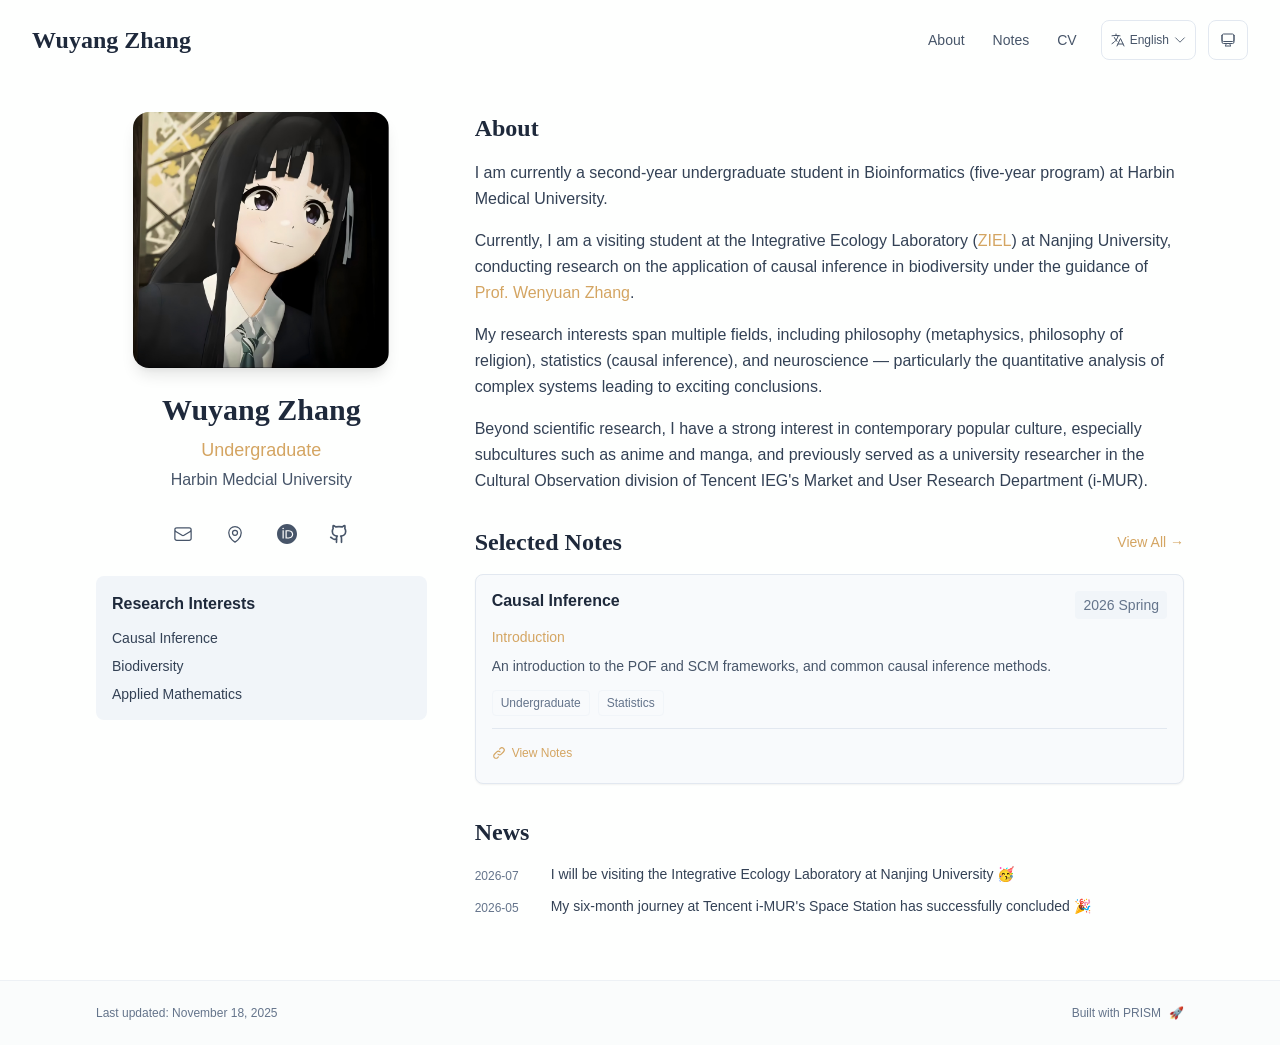
==== index.html @ 9446d9ba "Add files via upload" ====
<!DOCTYPE html><html lang="en" class="scroll-smooth"><head><meta charSet="utf-8"/><meta name="viewport" content="width=device-width, initial-scale=1"/><link rel="preload" as="image" href="/bio.png"/><link rel="stylesheet" href="/_next/static/css/8b220706829399a8.css" data-precedence="next"/><link rel="preload" as="script" fetchPriority="low" href="/_next/static/chunks/webpack-453cfa65acb2a8a8.js"/><script src="/_next/static/chunks/4bd1b696-70b6d399998de86a.js" async=""></script><script src="/_next/static/chunks/684-5aaa8290a129f299.js" async=""></script><script src="/_next/static/chunks/main-app-99e8c8202084f33f.js" async=""></script><script src="/_next/static/chunks/461-a9a5d7b05a71d978.js" async=""></script><script src="/_next/static/chunks/874-6cc630662f3664af.js" async=""></script><script src="/_next/static/chunks/291-e39730cc9327e39b.js" async=""></script><script src="/_next/static/chunks/app/layout-8273b04560fcf495.js" async=""></script><script src="/_next/static/chunks/178-595a94b9af1e67b5.js" async=""></script><script src="/_next/static/chunks/748-d096d200744a9fdd.js" async=""></script><script src="/_next/static/chunks/app/page-21c7cf80551a12f3.js" async=""></script><link rel="icon" href="/bio.png" type="image/svg+xml"/><link rel="dns-prefetch" href="https://jialeliu.com"/><link rel="preconnect" href="https://jialeliu.com" crossorigin=""/><link rel="preload" as="font" type="font/woff2" href="https://jialeliu.com/fonts/georgiab.woff2" crossorigin=""/><script>
              try {
                const theme = localStorage.getItem('theme-storage');
                const parsed = theme ? JSON.parse(theme) : null;
                const setting = parsed?.state?.theme || 'system';
                const prefersDark = typeof window !== 'undefined' && window.matchMedia && window.matchMedia('(prefers-color-scheme: dark)').matches;
                const effective = setting === 'dark' ? 'dark' : (setting === 'light' ? 'light' : (prefersDark ? 'dark' : 'light'));
                var root = document.documentElement;
                root.classList.add(effective);
                root.setAttribute('data-theme', effective);
              } catch (e) {
                var root = document.documentElement;
                root.classList.add('light');
                root.setAttribute('data-theme', 'light');
              }
            </script><script>
    try {
      const cfg = {"enabled":true,"locales":["zh","en"],"defaultLocale":"en","mode":"auto","fixedLocale":"en","persist":true,"switcher":true,"labels":{"zh":"Chinese","en":"English"}};
      const storageKey = 'locale-storage';
      const normalize = (value) => typeof value === 'string' ? value.trim().replace('_', '-').toLowerCase() : '';
      const matchLocale = (candidate) => {
        const normalized = normalize(candidate);
        if (!normalized) return null;
        if (cfg.locales.includes(normalized)) return normalized;
        const language = normalized.split('-')[0];
        if (cfg.locales.includes(language)) return language;
        return null;
      };

      let resolved = null;

      if (!cfg.enabled) {
        resolved = cfg.defaultLocale;
      } else if (cfg.persist) {
        resolved = matchLocale(localStorage.getItem(storageKey));
      }

      if (!resolved) {
        if (cfg.mode === 'fixed') {
          resolved = cfg.fixedLocale;
        } else {
          resolved = matchLocale(navigator.language);
        }
      }

      if (!resolved) {
        resolved = cfg.defaultLocale;
      }

      const root = document.documentElement;
      root.lang = resolved;
      root.setAttribute('data-locale', resolved);

      if (cfg.persist) {
        localStorage.setItem(storageKey, resolved);
      }
    } catch (e) {
      const root = document.documentElement;
      root.lang = 'en';
      root.setAttribute('data-locale', 'en');
    }
  </script><title>Wuyang Zhang</title><meta name="description" content="PhD student at the University of Example."/><meta name="author" content="Wuyang Zhang"/><meta name="keywords" content="Wuyang Zhang,PhD,Research,Harbin Medcial University"/><meta name="creator" content="Wuyang Zhang"/><meta name="publisher" content="Wuyang Zhang"/><meta property="og:title" content="Wuyang Zhang"/><meta property="og:description" content="PhD student at the University of Example."/><meta property="og:site_name" content="Wuyang Zhang&#x27;s Academic Website"/><meta property="og:locale" content="en_US"/><meta property="og:type" content="website"/><meta name="twitter:card" content="summary"/><meta name="twitter:title" content="Wuyang Zhang"/><meta name="twitter:description" content="PhD student at the University of Example."/><link rel="icon" href="/bio.png"/><script>document.querySelectorAll('body link[rel="icon"], body link[rel="apple-touch-icon"]').forEach(el => document.head.appendChild(el))</script><script src="/_next/static/chunks/polyfills-42372ed130431b0a.js" noModule=""></script></head><body class="font-sans antialiased"><div style="visibility:hidden"><nav class="fixed top-0 left-0 right-0 z-50" data-headlessui-state=""><div class="transition-all duration-300 ease-out bg-transparent" style="transform:translateY(-100px)"><div class="max-w-7xl mx-auto px-4 sm:px-6 lg:px-8"><div class="flex justify-between items-center h-16 lg:h-20"><div class="flex-shrink-0" tabindex="0"><a class="text-xl lg:text-2xl font-serif font-semibold text-primary hover:text-accent transition-colors duration-200" href="/">Wuyang Zhang</a></div><div class="hidden lg:block"><div class="ml-10 flex items-center space-x-3"><div class="relative flex items-baseline space-x-1"><a data-nav-href="/" class="relative px-3 py-2 text-sm font-medium rounded-lg transition-colors duration-150 text-primary" href="/">About</a><a data-nav-href="/notes" class="relative px-3 py-2 text-sm font-medium rounded-lg transition-colors duration-150 text-neutral-600" href="/notes/">Notes</a><a data-nav-href="/cv" class="relative px-3 py-2 text-sm font-medium rounded-lg transition-colors duration-150 text-neutral-600" href="/cv/">CV</a></div><div class="flex items-center justify-center w-14 h-10 rounded-lg border border-neutral-200 dark:border-[rgba(148,163,184,0.24)] bg-background dark:bg-neutral-800"><div class="w-6 h-4 rounded bg-neutral-300 animate-pulse"></div></div><div class="flex items-center justify-center w-10 h-10 rounded-lg border border-neutral-200 dark:border-[rgba(148,163,184,0.24)] bg-background dark:bg-neutral-800"><div class="w-4 h-4 rounded-full bg-neutral-300 animate-pulse"></div></div></div></div><div class="lg:hidden flex items-center space-x-2"><div class="flex items-center justify-center w-14 h-10 rounded-lg border border-neutral-200 dark:border-[rgba(148,163,184,0.24)] bg-background dark:bg-neutral-800"><div class="w-6 h-4 rounded bg-neutral-300 animate-pulse"></div></div><div class="flex items-center justify-center w-10 h-10 rounded-lg border border-neutral-200 dark:border-[rgba(148,163,184,0.24)] bg-background dark:bg-neutral-800"><div class="w-4 h-4 rounded-full bg-neutral-300 animate-pulse"></div></div><button class="inline-flex items-center justify-center p-2 rounded-md text-neutral-600 hover:text-primary hover:bg-neutral-100 dark:hover:bg-neutral-800 focus:outline-none focus:ring-2 focus:ring-inset focus:ring-accent transition-colors duration-200" id="headlessui-disclosure-button-«R7pdb»" type="button" aria-expanded="false" data-headlessui-state=""><span class="sr-only">Open main menu</span><div><svg xmlns="http://www.w3.org/2000/svg" fill="none" viewBox="0 0 24 24" stroke-width="1.5" stroke="currentColor" aria-hidden="true" data-slot="icon" class="block h-6 w-6"><path stroke-linecap="round" stroke-linejoin="round" d="M3.75 6.75h16.5M3.75 12h16.5m-16.5 5.25h16.5"></path></svg></div></button></div></div></div></div></nav><main class="min-h-screen pt-16 lg:pt-20"><div class="max-w-6xl mx-auto px-4 sm:px-6 lg:px-8 py-8 bg-background min-h-screen"><div class="grid grid-cols-1 lg:grid-cols-3 gap-12"><div class="lg:col-span-1"><div class="sticky top-8" style="opacity:0;transform:translateY(20px)"><div class="w-64 h-64 mx-auto mb-6 rounded-2xl overflow-hidden shadow-lg hover:shadow-xl transition-all duration-200 hover:scale-105"><img alt="Wuyang Zhang" width="256" height="256" decoding="async" data-nimg="1" class="w-full h-full object-cover object-[32%_center]" style="color:transparent" src="/bio.png"/></div><div class="text-center mb-6"><h1 class="text-3xl font-serif font-bold text-primary mb-2">Wuyang Zhang</h1><p class="text-lg text-accent font-medium mb-1">Undergraduate</p><p class="text-neutral-600 mb-2">Harbin Medcial University</p></div><div class="flex flex-wrap justify-center gap-3 sm:gap-4 mb-6 relative px-2"><div class="relative"><button class="p-2 sm:p-2 transition-colors duration-200 text-neutral-600 dark:text-neutral-400 hover:text-accent" aria-label="Email"><svg xmlns="http://www.w3.org/2000/svg" fill="none" viewBox="0 0 24 24" stroke-width="1.5" stroke="currentColor" aria-hidden="true" data-slot="icon" class="h-5 w-5"><path stroke-linecap="round" stroke-linejoin="round" d="M21.75 6.75v10.5a2.25 2.25 0 0 1-2.25 2.25h-15a2.25 2.25 0 0 1-2.25-2.25V6.75m19.5 0A2.25 2.25 0 0 0 19.5 4.5h-15a2.25 2.25 0 0 0-2.25 2.25m19.5 0v.243a2.25 2.25 0 0 1-1.07 1.916l-7.5 4.615a2.25 2.25 0 0 1-2.36 0L3.32 8.91a2.25 2.25 0 0 1-1.07-1.916V6.75"></path></svg></button></div><div class="relative"><button class="p-2 sm:p-2 transition-colors duration-200 text-neutral-600 dark:text-neutral-400 hover:text-accent" aria-label="Location"><svg xmlns="http://www.w3.org/2000/svg" fill="none" viewBox="0 0 24 24" stroke-width="1.5" stroke="currentColor" aria-hidden="true" data-slot="icon" class="h-5 w-5"><path stroke-linecap="round" stroke-linejoin="round" d="M15 10.5a3 3 0 1 1-6 0 3 3 0 0 1 6 0Z"></path><path stroke-linecap="round" stroke-linejoin="round" d="M19.5 10.5c0 7.142-7.5 11.25-7.5 11.25S4.5 17.642 4.5 10.5a7.5 7.5 0 1 1 15 0Z"></path></svg></button></div><a href="https://orcid.org/0009-0001-8119-7524" target="_blank" rel="noopener noreferrer" class="p-2 sm:p-2 text-neutral-600 dark:text-neutral-400 hover:text-accent transition-colors duration-200" aria-label="ORCID"><svg viewBox="0 0 24 24" fill="currentColor" class="h-5 w-5" xmlns="http://www.w3.org/2000/svg"><path d="M12 0C5.372 0 0 5.372 0 12s5.372 12 12 12 12-5.372 12-12S18.628 0 12 0zM7.369 4.378c.525 0 .947.431.947.947s-.422.947-.947.947a.95.95 0 0 1-.947-.947c0-.525.422-.947.947-.947zm-.722 3.038h1.444v10.041H6.647V7.416zm3.562 0h3.9c3.712 0 5.344 2.653 5.344 5.025 0 2.578-2.016 5.025-5.325 5.025h-3.919V7.416zm1.444 1.303v7.444h2.297c3.272 0 4.022-2.484 4.022-3.722 0-2.016-1.284-3.722-4.097-3.722h-2.222z"></path></svg></a><a href="https://github.com/Gloridew" target="_blank" rel="noopener noreferrer" class="p-2 sm:p-2 text-neutral-600 dark:text-neutral-400 hover:text-accent transition-colors duration-200" aria-label="GitHub"><svg xmlns="http://www.w3.org/2000/svg" width="24" height="24" viewBox="0 0 24 24" fill="none" stroke="currentColor" stroke-width="2" stroke-linecap="round" stroke-linejoin="round" class="lucide lucide-github h-5 w-5" aria-hidden="true"><path d="M15 22v-4a4.8 4.8 0 0 0-1-3.5c3 0 6-2 6-5.5.08-1.25-.27-2.48-1-3.5.28-1.15.28-2.35 0-3.5 0 0-1 0-3 1.5-2.64-.5-5.36-.5-8 0C6 2 5 2 5 2c-.3 1.15-.3 2.35 0 3.5A5.403 5.403 0 0 0 4 9c0 3.5 3 5.5 6 5.5-.39.49-.68 1.05-.85 1.65-.17.6-.22 1.23-.15 1.85v4"></path><path d="M9 18c-4.51 2-5-2-7-2"></path></svg></a></div><div class="bg-neutral-100 dark:bg-neutral-800 rounded-lg p-4 mb-6 hover:shadow-lg transition-all duration-200 hover:scale-[1.02]"><h3 class="font-semibold text-primary mb-3">Research Interests</h3><div class="space-y-2 text-sm text-neutral-700 dark:text-neutral-500"><div>Causal Inference</div><div>Biodiversity</div><div>Applied Mathematics</div></div></div></div></div><div class="lg:col-span-2 space-y-8"><section id="about" class="scroll-mt-24 space-y-8"><section style="opacity:0;transform:translateY(20px)"><h2 class="text-2xl font-serif font-bold text-primary mb-4">About</h2><div class="text-neutral-700 dark:text-neutral-600 leading-relaxed"><p class="mb-4 last:mb-0">I am currently a second-year undergraduate student in Bioinformatics (five-year program) at Harbin Medical University.</p>
<p class="mb-4 last:mb-0">Currently, I am a visiting student at the Integrative Ecology Laboratory (<a href="https://www.wenyuanzhang.com" node="[object Object]" target="_blank" rel="noopener noreferrer" class="text-accent font-medium transition-all duration-200 rounded hover:bg-accent/10 hover:shadow-sm">ZIEL</a>) at Nanjing University, conducting research on the application of causal inference in biodiversity under the guidance of <a href="https://www.wenyuanzhang.com" node="[object Object]" target="_blank" rel="noopener noreferrer" class="text-accent font-medium transition-all duration-200 rounded hover:bg-accent/10 hover:shadow-sm">Prof. Wenyuan Zhang</a>.</p>
<p class="mb-4 last:mb-0">My research interests span multiple fields, including philosophy (metaphysics, philosophy of religion), statistics (causal inference), and neuroscience — particularly the quantitative analysis of complex systems leading to exciting conclusions.</p>
<p class="mb-4 last:mb-0">Beyond scientific research, I have a strong interest in contemporary popular culture, especially subcultures such as anime and manga, and previously served as a university researcher in the Cultural Observation division of Tencent IEG&#x27;s Market and User Research Department (i-MUR).</p></div></section><section style="opacity:0;transform:translateY(20px)"><div class="flex items-center justify-between mb-4"><h2 class="text-2xl font-serif font-bold text-primary">Selected Notes</h2><a class="text-accent hover:text-accent-dark text-sm font-medium transition-all duration-200 rounded hover:bg-accent/10 hover:shadow-sm" href="/notes/">View All<!-- --> →</a></div><div class="space-y-4"><div class="bg-neutral-50 dark:bg-neutral-800 p-4 rounded-lg shadow-sm border border-neutral-200 dark:border-[rgba(148,163,184,0.24)] hover:shadow-lg transition-all duration-200 hover:scale-[1.02]" style="opacity:0;transform:translateY(20px)"><div class="flex justify-between items-start mb-2"><h3 class="font-semibold text-primary leading-tight">Causal Inference</h3><span class="text-sm text-neutral-500 font-medium bg-neutral-100 dark:bg-neutral-800 px-2 py-1 rounded ml-2 shrink-0">2026 Spring</span></div><p class="text-sm text-accent font-medium mb-2">Introduction</p><div class="text-sm text-neutral-600 dark:text-neutral-500 leading-relaxed line-clamp-3"><p class="mb-3 last:mb-0">An introduction to the POF and SCM frameworks, and common causal inference methods.</p></div><div class="flex flex-wrap gap-2 mt-3"><span class="text-xs text-neutral-500 bg-neutral-50 dark:bg-neutral-800/50 px-2 py-1 rounded border border-neutral-100 dark:border-neutral-800">Undergraduate</span><span class="text-xs text-neutral-500 bg-neutral-50 dark:bg-neutral-800/50 px-2 py-1 rounded border border-neutral-100 dark:border-neutral-800">Statistics</span></div><div class="mt-3 pt-3 border-t border-neutral-200 dark:border-[rgba(148,163,184,0.16)]"><a href="https://drive.google.com/file/d/1H-NhKvjM-PzD1nAyXTvztYfgsQd-P7fM/view?usp=drive_link" target="_blank" rel="noopener noreferrer" class="inline-flex items-center gap-1.5 text-xs text-accent hover:text-accent-dark font-medium transition-all duration-200 rounded hover:bg-accent/10 px-2 py-1 -ml-2"><svg class="w-3.5 h-3.5" fill="none" viewBox="0 0 24 24" stroke="currentColor" stroke-width="2"><path stroke-linecap="round" stroke-linejoin="round" d="M13.828 10.172a4 4 0 00-5.656 0l-4 4a4 4 0 105.656 5.656l1.102-1.101m-.758-4.899a4 4 0 005.656 0l4-4a4 4 0 00-5.656-5.656l-1.1 1.1"></path></svg>View Notes</a></div></div></div></section><section style="opacity:0;transform:translateY(20px)"><h2 class="text-2xl font-serif font-bold text-primary mb-4">News</h2><div class="space-y-3"><div class="flex items-start space-x-3"><span class="text-xs text-neutral-500 mt-1 w-16 flex-shrink-0">2026-07</span><p class="text-sm text-neutral-700">I will be visiting the Integrative Ecology Laboratory at Nanjing University 🥳</p></div><div class="flex items-start space-x-3"><span class="text-xs text-neutral-500 mt-1 w-16 flex-shrink-0">2026-05</span><p class="text-sm text-neutral-700">My six-month journey at Tencent i-MUR&#x27;s Space Station has successfully concluded 🎉</p></div></div></section></section></div></div></div><!--$--><!--/$--><!--$--><!--/$--></main><footer class="border-t border-neutral-200/50 bg-neutral-50/50 dark:bg-neutral-900/50 dark:border-neutral-700/50"><div class="max-w-6xl mx-auto px-4 sm:px-6 lg:px-8 py-6"><div class="flex flex-col sm:flex-row justify-between items-center gap-2"><p class="text-xs text-neutral-500">Last updated<!-- -->: <!-- -->November 18, 2025</p><p class="text-xs text-neutral-500 flex items-center"><a href="https://github.com/xyjoey/PRISM" target="_blank" rel="noopener noreferrer">Built with PRISM</a><span class="ml-2">🚀</span></p></div></div></footer></div><script src="/_next/static/chunks/webpack-453cfa65acb2a8a8.js" async=""></script><script>(self.__next_f=self.__next_f||[]).push([0])</script><script>self.__next_f.push([1,"1:\"$Sreact.fragment\"\n3:I[3719,[\"461\",\"static/chunks/461-a9a5d7b05a71d978.js\",\"874\",\"static/chunks/874-6cc630662f3664af.js\",\"291\",\"static/chunks/291-e39730cc9327e39b.js\",\"177\",\"static/chunks/app/layout-8273b04560fcf495.js\"],\"ThemeProvider\"]\n4:I[310,[\"461\",\"static/chunks/461-a9a5d7b05a71d978.js\",\"874\",\"static/chunks/874-6cc630662f3664af.js\",\"291\",\"static/chunks/291-e39730cc9327e39b.js\",\"177\",\"static/chunks/app/layout-8273b04560fcf495.js\"],\"LocaleProvider\"]\n5:I[4574,[\"461\",\"static/chunks/461-a9a5d7b05a71d978.js\",\"874\",\"static/chunks/874-6cc630662f3664af.js\",\"291\",\"static/chunks/291-e39730cc9327e39b.js\",\"177\",\"static/chunks/app/layout-8273b04560fcf495.js\"],\"default\"]\n6:I[7555,[],\"\"]\n7:I[1295,[],\"\"]\n8:I[2548,[\"461\",\"static/chunks/461-a9a5d7b05a71d978.js\",\"874\",\"static/chunks/874-6cc630662f3664af.js\",\"291\",\"static/chunks/291-e39730cc9327e39b.js\",\"177\",\"static/chunks/app/layout-8273b04560fcf495.js\"],\"default\"]\n9:I[2983,[\"461\",\"static/chunks/461-a9a5d7b05a71d978.js\",\"178\",\"static/chunks/178-595a94b9af1e67b5.js\",\"874\",\"static/chunks/874-6cc630662f3664af.js\",\"748\",\"static/chunks/748-d096d200744a9fdd.js\",\"974\",\"static/chunks/app/page-21c7cf80551a12f3.js\"],\"default\"]\na:I[9665,[],\"MetadataBoundary\"]\nc:I[9665,[],\"OutletBoundary\"]\nf:I[4911,[],\"AsyncMetadataOutlet\"]\n11:I[9665,[],\"ViewportBoundary\"]\n13:I[6614,[],\"\"]\n:HL[\"/_next/static/css/8b220706829399a8.css\",\"style\"]\n2:T5d8,\n    try {\n      const cfg = {\"enabled\":true,\"locales\":[\"zh\",\"en\"],\"defaultLocale\":\"en\",\"mode\":\"auto\",\"fixedLocale\":\"en\",\"persist\":true,\"switcher\":true,\"labels\":{\"zh\":\"Chinese\",\"en\":\"English\"}};\n      const storageKey = 'locale-storage';\n      const normalize = (value) =\u003e typeof value === 'string' ? value.trim().replace('_', '-').toLowerCase() : '';\n      const matchLocale = (candidate) =\u003e {\n        const normalized = normalize(candidate);\n        if (!normalized) return null;\n        if (cfg.locales.includes(normalized)) return normalized;\n        const language = normalized.split('-')[0];\n        if (cfg.locales.includes(language)) return language;\n       "])</script><script>self.__next_f.push([1," return null;\n      };\n\n      let resolved = null;\n\n      if (!cfg.enabled) {\n        resolved = cfg.defaultLocale;\n      } else if (cfg.persist) {\n        resolved = matchLocale(localStorage.getItem(storageKey));\n      }\n\n      if (!resolved) {\n        if (cfg.mode === 'fixed') {\n          resolved = cfg.fixedLocale;\n        } else {\n          resolved = matchLocale(navigator.language);\n        }\n      }\n\n      if (!resolved) {\n        resolved = cfg.defaultLocale;\n      }\n\n      const root = document.documentElement;\n      root.lang = resolved;\n      root.setAttribute('data-locale', resolved);\n\n      if (cfg.persist) {\n        localStorage.setItem(storageKey, resolved);\n      }\n    } catch (e) {\n      const root = document.documentElement;\n      root.lang = 'en';\n      root.setAttribute('data-locale', 'en');\n    }\n  "])</script><script>self.__next_f.push([1,"0:{\"P\":null,\"b\":\"xJRrlHsNsI8hd5xVDe3Dw\",\"p\":\"\",\"c\":[\"\",\"\"],\"i\":false,\"f\":[[[\"\",{\"children\":[\"__PAGE__\",{}]},\"$undefined\",\"$undefined\",true],[\"\",[\"$\",\"$1\",\"c\",{\"children\":[[[\"$\",\"link\",\"0\",{\"rel\":\"stylesheet\",\"href\":\"/_next/static/css/8b220706829399a8.css\",\"precedence\":\"next\",\"crossOrigin\":\"$undefined\",\"nonce\":\"$undefined\"}]],[\"$\",\"html\",null,{\"lang\":\"en\",\"className\":\"scroll-smooth\",\"suppressHydrationWarning\":true,\"children\":[[\"$\",\"head\",null,{\"children\":[[\"$\",\"link\",null,{\"rel\":\"icon\",\"href\":\"/bio.png\",\"type\":\"image/svg+xml\"}],[\"$\",\"link\",null,{\"rel\":\"dns-prefetch\",\"href\":\"https://jialeliu.com\"}],[\"$\",\"link\",null,{\"rel\":\"preconnect\",\"href\":\"https://jialeliu.com\",\"crossOrigin\":\"\"}],[\"$\",\"link\",null,{\"rel\":\"preload\",\"as\":\"font\",\"type\":\"font/woff2\",\"href\":\"https://jialeliu.com/fonts/georgiab.woff2\",\"crossOrigin\":\"\"}],[\"$\",\"script\",null,{\"dangerouslySetInnerHTML\":{\"__html\":\"\\n              try {\\n                const theme = localStorage.getItem('theme-storage');\\n                const parsed = theme ? JSON.parse(theme) : null;\\n                const setting = parsed?.state?.theme || 'system';\\n                const prefersDark = typeof window !== 'undefined' \u0026\u0026 window.matchMedia \u0026\u0026 window.matchMedia('(prefers-color-scheme: dark)').matches;\\n                const effective = setting === 'dark' ? 'dark' : (setting === 'light' ? 'light' : (prefersDark ? 'dark' : 'light'));\\n                var root = document.documentElement;\\n                root.classList.add(effective);\\n                root.setAttribute('data-theme', effective);\\n              } catch (e) {\\n                var root = document.documentElement;\\n                root.classList.add('light');\\n                root.setAttribute('data-theme', 'light');\\n              }\\n            \"}}],[\"$\",\"script\",null,{\"dangerouslySetInnerHTML\":{\"__html\":\"$2\"}}]]}],[\"$\",\"body\",null,{\"className\":\"font-sans antialiased\",\"children\":[\"$\",\"$L3\",null,{\"children\":[\"$\",\"$L4\",null,{\"config\":{\"enabled\":true,\"locales\":[\"zh\",\"en\"],\"defaultLocale\":\"en\",\"mode\":\"auto\",\"fixedLocale\":\"en\",\"persist\":true,\"switcher\":true,\"labels\":{\"zh\":\"Chinese\",\"en\":\"English\"}},\"children\":[[\"$\",\"$L5\",null,{\"items\":[{\"title\":\"About\",\"type\":\"page\",\"target\":\"about\",\"href\":\"/\"},{\"title\":\"Notes\",\"type\":\"page\",\"target\":\"notes\",\"href\":\"/notes\"},{\"title\":\"CV\",\"type\":\"page\",\"target\":\"cv\",\"href\":\"/cv\"}],\"siteTitle\":\"Wuyang Zhang\",\"enableOnePageMode\":false,\"i18n\":\"$0:f:0:1:1:props:children:1:props:children:1:props:children:props:children:props:config\",\"itemsByLocale\":{\"zh\":[{\"title\":\"关于我\",\"type\":\"page\",\"target\":\"about\",\"href\":\"/\"},{\"title\":\"笔记\",\"type\":\"page\",\"target\":\"notes\",\"href\":\"/notes\"},{\"title\":\"简历\",\"type\":\"page\",\"target\":\"cv\",\"href\":\"/cv\"}],\"en\":[{\"title\":\"About\",\"type\":\"page\",\"target\":\"about\",\"href\":\"/\"},{\"title\":\"Notes\",\"type\":\"page\",\"target\":\"notes\",\"href\":\"/notes\"},{\"title\":\"CV\",\"type\":\"page\",\"target\":\"cv\",\"href\":\"/cv\"}]},\"siteTitleByLocale\":{\"zh\":\"张武阳\",\"en\":\"Wuyang Zhang\"}}],[\"$\",\"main\",null,{\"className\":\"min-h-screen pt-16 lg:pt-20\",\"children\":[\"$\",\"$L6\",null,{\"parallelRouterKey\":\"children\",\"error\":\"$undefined\",\"errorStyles\":\"$undefined\",\"errorScripts\":\"$undefined\",\"template\":[\"$\",\"$L7\",null,{}],\"templateStyles\":\"$undefined\",\"templateScripts\":\"$undefined\",\"notFound\":[[[\"$\",\"title\",null,{\"children\":\"404: This page could not be found.\"}],[\"$\",\"div\",null,{\"style\":{\"fontFamily\":\"system-ui,\\\"Segoe UI\\\",Roboto,Helvetica,Arial,sans-serif,\\\"Apple Color Emoji\\\",\\\"Segoe UI Emoji\\\"\",\"height\":\"100vh\",\"textAlign\":\"center\",\"display\":\"flex\",\"flexDirection\":\"column\",\"alignItems\":\"center\",\"justifyContent\":\"center\"},\"children\":[\"$\",\"div\",null,{\"children\":[[\"$\",\"style\",null,{\"dangerouslySetInnerHTML\":{\"__html\":\"body{color:#000;background:#fff;margin:0}.next-error-h1{border-right:1px solid rgba(0,0,0,.3)}@media (prefers-color-scheme:dark){body{color:#fff;background:#000}.next-error-h1{border-right:1px solid rgba(255,255,255,.3)}}\"}}],[\"$\",\"h1\",null,{\"className\":\"next-error-h1\",\"style\":{\"display\":\"inline-block\",\"margin\":\"0 20px 0 0\",\"padding\":\"0 23px 0 0\",\"fontSize\":24,\"fontWeight\":500,\"verticalAlign\":\"top\",\"lineHeight\":\"49px\"},\"children\":404}],[\"$\",\"div\",null,{\"style\":{\"display\":\"inline-block\"},\"children\":[\"$\",\"h2\",null,{\"style\":{\"fontSize\":14,\"fontWeight\":400,\"lineHeight\":\"49px\",\"margin\":0},\"children\":\"This page could not be found.\"}]}]]}]}]],[]],\"forbidden\":\"$undefined\",\"unauthorized\":\"$undefined\"}]}],[\"$\",\"$L8\",null,{\"lastUpdated\":\"November 18, 2025\",\"lastUpdatedByLocale\":{\"zh\":\"2026年7月2日\",\"en\":\"November 18, 2025\"},\"defaultLocale\":\"en\"}]]}]}]}]]}]]}],{\"children\":[\"__PAGE__\",[\"$\",\"$1\",\"c\",{\"children\":[[\"$\",\"$L9\",null,{\"dataByLocale\":{\"zh\":{\"author\":{\"name\":\"张武阳\",\"title\":\"本科生\",\"institution\":\"哈尔滨医科大学\",\"avatar\":\"/bio.png\"},\"social\":{\"email\":\"zhangwy1223@gmail.com\",\"location\":\"中国，哈尔滨\",\"location_details\":[\"中国，哈尔滨\"],\"orcid\":\"https://orcid.org/0009-0001-8119-7524\",\"github\":\"https://github.com/Gloridew\"},\"features\":{\"enable_likes\":false,\"enable_one_page_mode\":false},\"enableOnePageMode\":false,\"researchInterests\":[\"因果推断\",\"生物多样性\",\"应用数学\"],\"pagesToShow\":[{\"type\":\"about\",\"id\":\"about\",\"sections\":[{\"id\":\"about\",\"type\":\"markdown\",\"source\":\"bio.md\",\"title\":\"关于我\",\"content\":\"我目前就读于哈尔滨医科大学生物信息学（五年制）本科二年级。\\r\\n\\r\\n目前，我作为访问学生在南京大学整合生态学实验室（[ZIEL](https://www.wenyuanzhang.com)），在[张文远教授](https://www.wenyuanzhang.com)的指导下，进行因果推断在生物多样性中应用的研究。\\r\\n\\r\\n我对研究的兴趣涵盖多个领域，包括哲学（形而上学、宗教哲学）、统计学（因果推断）、脑科学等，尤其是对复杂系统进行定量分析从而得出激动人心的结论。\\r\\n\\r\\n在科学研究以外，我对当代流行文化，特别是二次元等亚文化有着浓厚的兴趣，曾担任腾讯IEG事业群市场与用户研究部（i-MUR）文化观察方向高校研究员。\\r\\n\"},{\"id\":\"notes\",\"type\":\"cards\",\"title\":\"学习笔记\",\"source\":\"notes.toml\",\"filter\":\"selected\",\"limit\":1,\"cards\":[{\"title\":\"因果推断\",\"subtitle\":\"入门\",\"date\":\"2026春\",\"content\":\"POF与SCM框架及常用因果推断方法介绍\",\"tags\":[\"本科生\",\"统计学\"],\"selected\":true,\"link\":\"https://drive.google.com/file/d/1H-NhKvjM-PzD1nAyXTvztYfgsQd-P7fM/view?usp=drive_link\"}]},{\"id\":\"news\",\"type\":\"list\",\"title\":\"动态\",\"source\":\"news.toml\",\"items\":[{\"date\":\"2026-07\",\"content\":\"我将前往南京大学整合生态实验室访问🥳\"},{\"date\":\"2026-05\",\"content\":\"在腾讯i-MUR的六个月空间站之旅顺利结束🎉\"}]}]}]},\"en\":{\"author\":{\"name\":\"Wuyang Zhang\",\"title\":\"Undergraduate\",\"institution\":\"Harbin Medcial University\",\"avatar\":\"/bio.png\"},\"social\":{\"email\":\"zhangwy1223@gmail.com\",\"location\":\"Harbin, P.R. China\",\"location_details\":[\"Harbin, P.R. China\"],\"orcid\":\"https://orcid.org/0009-0001-8119-7524\",\"github\":\"https://github.com/Gloridew\"},\"features\":{\"enable_likes\":false,\"enable_one_page_mode\":false},\"enableOnePageMode\":false,\"researchInterests\":[\"Causal Inference\",\"Biodiversity\",\"Applied Mathematics\"],\"pagesToShow\":[{\"type\":\"about\",\"id\":\"about\",\"sections\":[{\"id\":\"about\",\"type\":\"markdown\",\"source\":\"bio.md\",\"title\":\"About\",\"content\":\"I am currently a second-year undergraduate student in Bioinformatics (five-year program) at Harbin Medical University.\\r\\n\\r\\nCurrently, I am a visiting student at the Integrative Ecology Laboratory ([ZIEL](https://www.wenyuanzhang.com)) at Nanjing University, conducting research on the application of causal inference in biodiversity under the guidance of [Prof. Wenyuan Zhang](https://www.wenyuanzhang.com).\\r\\n\\r\\nMy research interests span multiple fields, including philosophy (metaphysics, philosophy of religion), statistics (causal inference), and neuroscience — particularly the quantitative analysis of complex systems leading to exciting conclusions.\\r\\n\\r\\nBeyond scientific research, I have a strong interest in contemporary popular culture, especially subcultures such as anime and manga, and previously served as a university researcher in the Cultural Observation division of Tencent IEG's Market and User Research Department (i-MUR).\"},{\"id\":\"notes\",\"type\":\"cards\",\"title\":\"Selected Notes\",\"source\":\"notes.toml\",\"filter\":\"selected\",\"limit\":1,\"cards\":[{\"title\":\"Causal Inference\",\"subtitle\":\"Introduction\",\"date\":\"2026 Spring\",\"content\":\"An introduction to the POF and SCM frameworks, and common causal inference methods.\",\"tags\":[\"Undergraduate\",\"Statistics\"],\"selected\":true,\"link\":\"https://drive.google.com/file/d/1H-NhKvjM-PzD1nAyXTvztYfgsQd-P7fM/view?usp=drive_link\"}]},{\"id\":\"news\",\"type\":\"list\",\"title\":\"News\",\"source\":\"news.toml\",\"items\":[{\"date\":\"2026-07\",\"content\":\"I will be visiting the Integrative Ecology Laboratory at Nanjing University 🥳\"},{\"date\":\"2026-05\",\"content\":\"My six-month journey at Tencent i-MUR's Space Station has successfully concluded 🎉\"}]}]}]}},\"defaultLocale\":\"en\"}],[\"$\",\"$La\",null,{\"children\":\"$Lb\"}],null,[\"$\",\"$Lc\",null,{\"children\":[\"$Ld\",\"$Le\",[\"$\",\"$Lf\",null,{\"promise\":\"$@10\"}]]}]]}],{},null,false]},null,false],[\"$\",\"$1\",\"h\",{\"children\":[null,[\"$\",\"$1\",\"IN5tPbQmihUsk0YSlnI-k\",{\"children\":[[\"$\",\"$L11\",null,{\"children\":\"$L12\"}],null]}],null]}],false]],\"m\":\"$undefined\",\"G\":[\"$13\",\"$undefined\"],\"s\":false,\"S\":true}\n"])</script><script>self.__next_f.push([1,"14:\"$Sreact.suspense\"\n15:I[4911,[],\"AsyncMetadata\"]\nb:[\"$\",\"$14\",null,{\"fallback\":null,\"children\":[\"$\",\"$L15\",null,{\"promise\":\"$@16\"}]}]\n"])</script><script>self.__next_f.push([1,"e:null\n"])</script><script>self.__next_f.push([1,"12:[[\"$\",\"meta\",\"0\",{\"charSet\":\"utf-8\"}],[\"$\",\"meta\",\"1\",{\"name\":\"viewport\",\"content\":\"width=device-width, initial-scale=1\"}]]\nd:null\n"])</script><script>self.__next_f.push([1,"16:{\"metadata\":[[\"$\",\"title\",\"0\",{\"children\":\"Wuyang Zhang\"}],[\"$\",\"meta\",\"1\",{\"name\":\"description\",\"content\":\"PhD student at the University of Example.\"}],[\"$\",\"meta\",\"2\",{\"name\":\"author\",\"content\":\"Wuyang Zhang\"}],[\"$\",\"meta\",\"3\",{\"name\":\"keywords\",\"content\":\"Wuyang Zhang,PhD,Research,Harbin Medcial University\"}],[\"$\",\"meta\",\"4\",{\"name\":\"creator\",\"content\":\"Wuyang Zhang\"}],[\"$\",\"meta\",\"5\",{\"name\":\"publisher\",\"content\":\"Wuyang Zhang\"}],[\"$\",\"meta\",\"6\",{\"property\":\"og:title\",\"content\":\"Wuyang Zhang\"}],[\"$\",\"meta\",\"7\",{\"property\":\"og:description\",\"content\":\"PhD student at the University of Example.\"}],[\"$\",\"meta\",\"8\",{\"property\":\"og:site_name\",\"content\":\"Wuyang Zhang's Academic Website\"}],[\"$\",\"meta\",\"9\",{\"property\":\"og:locale\",\"content\":\"en_US\"}],[\"$\",\"meta\",\"10\",{\"property\":\"og:type\",\"content\":\"website\"}],[\"$\",\"meta\",\"11\",{\"name\":\"twitter:card\",\"content\":\"summary\"}],[\"$\",\"meta\",\"12\",{\"name\":\"twitter:title\",\"content\":\"Wuyang Zhang\"}],[\"$\",\"meta\",\"13\",{\"name\":\"twitter:description\",\"content\":\"PhD student at the University of Example.\"}],[\"$\",\"link\",\"14\",{\"rel\":\"icon\",\"href\":\"/bio.png\"}]],\"error\":null,\"digest\":\"$undefined\"}\n10:{\"metadata\":\"$16:metadata\",\"error\":null,\"digest\":\"$undefined\"}\n"])</script></body></html>
---- _next/static/css/8b220706829399a8.css ----
/*! tailwindcss v4.1.10 | MIT License | https://tailwindcss.com */@layer properties{@supports (((-webkit-hyphens:none)) and (not (margin-trim:inline))) or ((-moz-orient:inline) and (not (color:rgb(from red r g b)))){*,::backdrop,:after,:before{--tw-translate-x:0;--tw-translate-y:0;--tw-translate-z:0;--tw-rotate-x:initial;--tw-rotate-y:initial;--tw-rotate-z:initial;--tw-skew-x:initial;--tw-skew-y:initial;--tw-space-y-reverse:0;--tw-space-x-reverse:0;--tw-border-style:solid;--tw-leading:initial;--tw-font-weight:initial;--tw-tracking:initial;--tw-shadow:0 0 #0000;--tw-shadow-color:initial;--tw-shadow-alpha:100%;--tw-inset-shadow:0 0 #0000;--tw-inset-shadow-color:initial;--tw-inset-shadow-alpha:100%;--tw-ring-color:initial;--tw-ring-shadow:0 0 #0000;--tw-inset-ring-color:initial;--tw-inset-ring-shadow:0 0 #0000;--tw-ring-inset:initial;--tw-ring-offset-width:0px;--tw-ring-offset-color:#fff;--tw-ring-offset-shadow:0 0 #0000;--tw-blur:initial;--tw-brightness:initial;--tw-contrast:initial;--tw-grayscale:initial;--tw-hue-rotate:initial;--tw-invert:initial;--tw-opacity:initial;--tw-saturate:initial;--tw-sepia:initial;--tw-drop-shadow:initial;--tw-drop-shadow-color:initial;--tw-drop-shadow-alpha:100%;--tw-drop-shadow-size:initial;--tw-backdrop-blur:initial;--tw-backdrop-brightness:initial;--tw-backdrop-contrast:initial;--tw-backdrop-grayscale:initial;--tw-backdrop-hue-rotate:initial;--tw-backdrop-invert:initial;--tw-backdrop-opacity:initial;--tw-backdrop-saturate:initial;--tw-backdrop-sepia:initial;--tw-duration:initial;--tw-ease:initial;--tw-scale-x:1;--tw-scale-y:1;--tw-scale-z:1}}}@layer theme{:host,:root{--font-sans:"Inter",-apple-system,BlinkMacSystemFont,"Segoe UI",Roboto,sans-serif;--color-red-50:oklch(97.1% .013 17.38);--color-red-400:oklch(70.4% .191 22.216);--color-red-600:oklch(57.7% .245 27.325);--color-red-900:oklch(39.6% .141 25.723);--color-white:#fff;--spacing:.25rem;--container-2xl:42rem;--container-3xl:48rem;--container-4xl:56rem;--container-6xl:72rem;--container-7xl:80rem;--text-xs:.75rem;--text-xs--line-height:calc(1/.75);--text-sm:.875rem;--text-sm--line-height:calc(1.25/.875);--text-base:1rem;--text-base--line-height:calc(1.5/1);--text-lg:1.125rem;--text-lg--line-height:calc(1.75/1.125);--text-xl:1.25rem;--text-xl--line-height:calc(1.75/1.25);--text-2xl:1.5rem;--text-2xl--line-height:calc(2/1.5);--text-3xl:1.875rem;--text-3xl--line-height:calc(2.25/1.875);--text-4xl:2.25rem;--text-4xl--line-height:calc(2.5/2.25);--font-weight-medium:500;--font-weight-semibold:600;--font-weight-bold:700;--leading-tight:1.25;--leading-relaxed:1.625;--radius-md:.375rem;--radius-lg:.5rem;--radius-xl:.75rem;--radius-2xl:1rem;--ease-out:cubic-bezier(0,0,.2,1);--animate-pulse:pulse 2s cubic-bezier(.4,0,.6,1)infinite;--blur-xl:24px;--aspect-video:16/9;--default-transition-duration:.15s;--default-transition-timing-function:cubic-bezier(.4,0,.2,1);--default-font-family:"Inter",-apple-system,BlinkMacSystemFont,"Segoe UI",Roboto,sans-serif;--default-mono-font-family:"SF Mono",Monaco,"Cascadia Code","Roboto Mono",Consolas,"Courier New",monospace;--line-height-normal:1.5;--shadow-glass:0 8px 32px 0 #1f26875e}}@layer base{*,::backdrop,:after,:before{box-sizing:border-box;border:0 solid;margin:0;padding:0}::file-selector-button{box-sizing:border-box;border:0 solid;margin:0;padding:0}:host,html{-webkit-text-size-adjust:100%;tab-size:4;line-height:1.5;font-family:var(--default-font-family,ui-sans-serif,system-ui,sans-serif,"Apple Color Emoji","Segoe UI Emoji","Segoe UI Symbol","Noto Color Emoji");font-feature-settings:var(--default-font-feature-settings,normal);font-variation-settings:var(--default-font-variation-settings,normal);-webkit-tap-highlight-color:transparent}hr{height:0;color:inherit;border-top-width:1px}abbr:where([title]){-webkit-text-decoration:underline dotted;text-decoration:underline dotted}h1,h2,h3,h4,h5,h6{font-size:inherit;font-weight:inherit}a{color:inherit;-webkit-text-decoration:inherit;text-decoration:inherit}b,strong{font-weight:bolder}code,kbd,pre,samp{font-family:var(--default-mono-font-family,ui-monospace,SFMono-Regular,Menlo,Monaco,Consolas,"Liberation Mono","Courier New",monospace);font-feature-settings:var(--default-mono-font-feature-settings,normal);font-variation-settings:var(--default-mono-font-variation-settings,normal);font-size:1em}small{font-size:80%}sub,sup{vertical-align:baseline;font-size:75%;line-height:0;position:relative}sub{bottom:-.25em}sup{top:-.5em}table{text-indent:0;border-color:inherit;border-collapse:collapse}:-moz-focusring{outline:auto}progress{vertical-align:baseline}summary{display:list-item}menu,ol,ul{list-style:none}audio,canvas,embed,iframe,img,object,svg,video{vertical-align:middle;display:block}img,video{max-width:100%;height:auto}button,input,optgroup,select,textarea{font:inherit;font-feature-settings:inherit;font-variation-settings:inherit;letter-spacing:inherit;color:inherit;opacity:1;background-color:#0000;border-radius:0}::file-selector-button{font:inherit;font-feature-settings:inherit;font-variation-settings:inherit;letter-spacing:inherit;color:inherit;opacity:1;background-color:#0000;border-radius:0}:where(select:is([multiple],[size])) optgroup{font-weight:bolder}:where(select:is([multiple],[size])) optgroup option{padding-inline-start:20px}::file-selector-button{margin-inline-end:4px}::placeholder{opacity:1}@supports (not ((-webkit-appearance:-apple-pay-button))) or (contain-intrinsic-size:1px){::placeholder{color:currentColor}@supports (color:color-mix(in lab,red,red)){::placeholder{color:color-mix(in oklab,currentcolor 50%,transparent)}}}textarea{resize:vertical}::-webkit-search-decoration{-webkit-appearance:none}::-webkit-date-and-time-value{min-height:1lh;text-align:inherit}::-webkit-datetime-edit{display:inline-flex}::-webkit-datetime-edit-fields-wrapper{padding:0}::-webkit-datetime-edit,::-webkit-datetime-edit-year-field{padding-block:0}::-webkit-datetime-edit-day-field,::-webkit-datetime-edit-month-field{padding-block:0}::-webkit-datetime-edit-hour-field,::-webkit-datetime-edit-minute-field{padding-block:0}::-webkit-datetime-edit-millisecond-field,::-webkit-datetime-edit-second-field{padding-block:0}::-webkit-datetime-edit-meridiem-field{padding-block:0}:-moz-ui-invalid{box-shadow:none}button,input:where([type=button],[type=reset],[type=submit]){appearance:button}::file-selector-button{appearance:button}::-webkit-inner-spin-button,::-webkit-outer-spin-button{height:auto}[hidden]:where(:not([hidden=until-found])){display:none!important}}@layer components;@layer utilities{.pointer-events-none{pointer-events:none}.sr-only{clip:rect(0,0,0,0);white-space:nowrap;border-width:0;width:1px;height:1px;margin:-1px;padding:0;overflow:hidden}.absolute,.sr-only{position:absolute}.fixed{position:fixed}.relative{position:relative}.static{position:static}.sticky{position:sticky}.inset-0{inset:calc(var(--spacing)*0)}.top-0{top:calc(var(--spacing)*0)}.top-1\/2{top:50%}.top-2{top:calc(var(--spacing)*2)}.top-8{top:calc(var(--spacing)*8)}.top-full{top:100%}.right-0{right:calc(var(--spacing)*0)}.right-2{right:calc(var(--spacing)*2)}.left-0{left:calc(var(--spacing)*0)}.left-1\/2{left:50%}.left-3{left:calc(var(--spacing)*3)}.z-10{z-index:10}.z-20{z-index:20}.z-40{z-index:40}.z-50{z-index:50}.container{width:100%}@media (min-width:40rem){.container{max-width:40rem}}@media (min-width:48rem){.container{max-width:48rem}}@media (min-width:64rem){.container{max-width:64rem}}@media (min-width:80rem){.container{max-width:80rem}}@media (min-width:96rem){.container{max-width:96rem}}.mx-auto{margin-inline:auto}.my-4{margin-block:calc(var(--spacing)*4)}.mt-1{margin-top:calc(var(--spacing)*1)}.mt-2{margin-top:calc(var(--spacing)*2)}.mt-3{margin-top:calc(var(--spacing)*3)}.mt-4{margin-top:calc(var(--spacing)*4)}.mt-6{margin-top:calc(var(--spacing)*6)}.mt-8{margin-top:calc(var(--spacing)*8)}.mt-auto{margin-top:auto}.mr-1{margin-right:calc(var(--spacing)*1)}.mr-1\.5{margin-right:calc(var(--spacing)*1.5)}.mr-2{margin-right:calc(var(--spacing)*2)}.mb-1{margin-bottom:calc(var(--spacing)*1)}.mb-2{margin-bottom:calc(var(--spacing)*2)}.mb-3{margin-bottom:calc(var(--spacing)*3)}.mb-4{margin-bottom:calc(var(--spacing)*4)}.mb-6{margin-bottom:calc(var(--spacing)*6)}.mb-8{margin-bottom:calc(var(--spacing)*8)}.-ml-2{margin-left:calc(var(--spacing)*-2)}.ml-0{margin-left:calc(var(--spacing)*0)}.ml-2{margin-left:calc(var(--spacing)*2)}.ml-4{margin-left:calc(var(--spacing)*4)}.ml-10{margin-left:calc(var(--spacing)*10)}.line-clamp-2{-webkit-line-clamp:2}.line-clamp-2,.line-clamp-3{-webkit-box-orient:vertical;display:-webkit-box;overflow:hidden}.line-clamp-3{-webkit-line-clamp:3}.block{display:block}.contents{display:contents}.flex{display:flex}.grid{display:grid}.hidden{display:none}.inline{display:inline}.inline-flex{display:inline-flex}.aspect-video{aspect-ratio:var(--aspect-video)}.h-0{height:calc(var(--spacing)*0)}.h-2\.5{height:calc(var(--spacing)*2.5)}.h-3{height:calc(var(--spacing)*3)}.h-3\.5{height:calc(var(--spacing)*3.5)}.h-4{height:calc(var(--spacing)*4)}.h-5{height:calc(var(--spacing)*5)}.h-6{height:calc(var(--spacing)*6)}.h-10{height:calc(var(--spacing)*10)}.h-16{height:calc(var(--spacing)*16)}.h-64{height:calc(var(--spacing)*64)}.h-full{height:100%}.min-h-screen{min-height:100vh}.w-0{width:calc(var(--spacing)*0)}.w-2\.5{width:calc(var(--spacing)*2.5)}.w-3{width:calc(var(--spacing)*3)}.w-3\.5{width:calc(var(--spacing)*3.5)}.w-4{width:calc(var(--spacing)*4)}.w-5{width:calc(var(--spacing)*5)}.w-6{width:calc(var(--spacing)*6)}.w-10{width:calc(var(--spacing)*10)}.w-14{width:calc(var(--spacing)*14)}.w-16{width:calc(var(--spacing)*16)}.w-32{width:calc(var(--spacing)*32)}.w-36{width:calc(var(--spacing)*36)}.w-64{width:calc(var(--spacing)*64)}.w-full{width:100%}.max-w-2xl{max-width:var(--container-2xl)}.max-w-3xl{max-width:var(--container-3xl)}.max-w-4xl{max-width:var(--container-4xl)}.max-w-6xl{max-width:var(--container-6xl)}.max-w-7xl{max-width:var(--container-7xl)}.max-w-\[calc\(100vw-2rem\)\]{max-width:calc(100vw - 2rem)}.flex-shrink-0,.shrink-0{flex-shrink:0}.flex-grow{flex-grow:1}.-translate-x-1\/2{--tw-translate-x:calc(calc(1/2*100%)*-1)}.-translate-x-1\/2,.-translate-y-1\/2{translate:var(--tw-translate-x)var(--tw-translate-y)}.-translate-y-1\/2{--tw-translate-y:calc(calc(1/2*100%)*-1)}.-translate-y-full{--tw-translate-y:-100%;translate:var(--tw-translate-x)var(--tw-translate-y)}.transform{transform:var(--tw-rotate-x,)var(--tw-rotate-y,)var(--tw-rotate-z,)var(--tw-skew-x,)var(--tw-skew-y,)}.animate-pulse{animation:var(--animate-pulse)}.cursor-pointer{cursor:pointer}.resize{resize:both}.scroll-mt-24{scroll-margin-top:calc(var(--spacing)*24)}.list-inside{list-style-position:inside}.list-decimal{list-style-type:decimal}.list-disc{list-style-type:disc}.grid-cols-1{grid-template-columns:repeat(1,minmax(0,1fr))}.flex-col{flex-direction:column}.flex-wrap{flex-wrap:wrap}.items-baseline{align-items:baseline}.items-center{align-items:center}.items-start{align-items:flex-start}.justify-between{justify-content:space-between}.justify-center{justify-content:center}.gap-1{gap:calc(var(--spacing)*1)}.gap-1\.5{gap:calc(var(--spacing)*1.5)}.gap-2{gap:calc(var(--spacing)*2)}.gap-3{gap:calc(var(--spacing)*3)}.gap-4{gap:calc(var(--spacing)*4)}.gap-6{gap:calc(var(--spacing)*6)}.gap-12{gap:calc(var(--spacing)*12)}:where(.space-y-1>:not(:last-child)){--tw-space-y-reverse:0;margin-block-start:calc(calc(var(--spacing)*1)*var(--tw-space-y-reverse));margin-block-end:calc(calc(var(--spacing)*1)*calc(1 - var(--tw-space-y-reverse)))}:where(.space-y-2>:not(:last-child)){--tw-space-y-reverse:0;margin-block-start:calc(calc(var(--spacing)*2)*var(--tw-space-y-reverse));margin-block-end:calc(calc(var(--spacing)*2)*calc(1 - var(--tw-space-y-reverse)))}:where(.space-y-3>:not(:last-child)){--tw-space-y-reverse:0;margin-block-start:calc(calc(var(--spacing)*3)*var(--tw-space-y-reverse));margin-block-end:calc(calc(var(--spacing)*3)*calc(1 - var(--tw-space-y-reverse)))}:where(.space-y-4>:not(:last-child)){--tw-space-y-reverse:0;margin-block-start:calc(calc(var(--spacing)*4)*var(--tw-space-y-reverse));margin-block-end:calc(calc(var(--spacing)*4)*calc(1 - var(--tw-space-y-reverse)))}:where(.space-y-6>:not(:last-child)){--tw-space-y-reverse:0;margin-block-start:calc(calc(var(--spacing)*6)*var(--tw-space-y-reverse));margin-block-end:calc(calc(var(--spacing)*6)*calc(1 - var(--tw-space-y-reverse)))}:where(.space-y-8>:not(:last-child)){--tw-space-y-reverse:0;margin-block-start:calc(calc(var(--spacing)*8)*var(--tw-space-y-reverse));margin-block-end:calc(calc(var(--spacing)*8)*calc(1 - var(--tw-space-y-reverse)))}:where(.space-x-0\.5>:not(:last-child)){--tw-space-x-reverse:0;margin-inline-start:calc(calc(var(--spacing)*.5)*var(--tw-space-x-reverse));margin-inline-end:calc(calc(var(--spacing)*.5)*calc(1 - var(--tw-space-x-reverse)))}:where(.space-x-1>:not(:last-child)){--tw-space-x-reverse:0;margin-inline-start:calc(calc(var(--spacing)*1)*var(--tw-space-x-reverse));margin-inline-end:calc(calc(var(--spacing)*1)*calc(1 - var(--tw-space-x-reverse)))}:where(.space-x-2>:not(:last-child)){--tw-space-x-reverse:0;margin-inline-start:calc(calc(var(--spacing)*2)*var(--tw-space-x-reverse));margin-inline-end:calc(calc(var(--spacing)*2)*calc(1 - var(--tw-space-x-reverse)))}:where(.space-x-3>:not(:last-child)){--tw-space-x-reverse:0;margin-inline-start:calc(calc(var(--spacing)*3)*var(--tw-space-x-reverse));margin-inline-end:calc(calc(var(--spacing)*3)*calc(1 - var(--tw-space-x-reverse)))}.overflow-hidden{overflow:hidden}.overflow-x-auto{overflow-x:auto}.scroll-smooth{scroll-behavior:smooth}.rounded{border-radius:.25rem}.rounded-2xl{border-radius:var(--radius-2xl)}.rounded-full{border-radius:3.40282e+38px}.rounded-lg{border-radius:var(--radius-lg)}.rounded-md{border-radius:var(--radius-md)}.rounded-xl{border-radius:var(--radius-xl)}.border{border-style:var(--tw-border-style);border-width:1px}.border-t{border-top-style:var(--tw-border-style);border-top-width:1px}.border-t-4{border-top-style:var(--tw-border-style);border-top-width:4px}.border-r-4{border-right-style:var(--tw-border-style);border-right-width:4px}.border-b{border-bottom-style:var(--tw-border-style);border-bottom-width:1px}.border-l-4{border-left-style:var(--tw-border-style);border-left-width:4px}.border-accent,.border-accent\/50{border-color:var(--accent)}@supports (color:color-mix(in lab,red,red)){.border-accent\/50{border-color:color-mix(in oklab,var(--accent)50%,transparent)}}.border-neutral-100{border-color:var(--neutral-100)}.border-neutral-200,.border-neutral-200\/50{border-color:var(--neutral-200)}@supports (color:color-mix(in lab,red,red)){.border-neutral-200\/50{border-color:color-mix(in oklab,var(--neutral-200)50%,transparent)}}.border-transparent{border-color:#0000}.border-t-accent{border-top-color:var(--accent)}.border-t-neutral-800{border-top-color:var(--neutral-800)}.bg-accent,.bg-accent\/10{background-color:var(--accent)}@supports (color:color-mix(in lab,red,red)){.bg-accent\/10{background-color:color-mix(in oklab,var(--accent)10%,transparent)}}.bg-accent\/\[0\.07\]{background-color:var(--accent)}@supports (color:color-mix(in lab,red,red)){.bg-accent\/\[0\.07\]{background-color:color-mix(in oklab,var(--accent)7%,transparent)}}.bg-background,.bg-background\/80{background-color:var(--background)}@supports (color:color-mix(in lab,red,red)){.bg-background\/80{background-color:color-mix(in oklab,var(--background)80%,transparent)}}.bg-background\/95{background-color:var(--background)}@supports (color:color-mix(in lab,red,red)){.bg-background\/95{background-color:color-mix(in oklab,var(--background)95%,transparent)}}.bg-neutral-50,.bg-neutral-50\/50{background-color:var(--neutral-50)}@supports (color:color-mix(in lab,red,red)){.bg-neutral-50\/50{background-color:color-mix(in oklab,var(--neutral-50)50%,transparent)}}.bg-neutral-100{background-color:var(--neutral-100)}.bg-neutral-300{background-color:var(--neutral-300)}.bg-neutral-800{background-color:var(--neutral-800)}.bg-red-50{background-color:var(--color-red-50)}.bg-transparent{background-color:#0000}.bg-white{background-color:var(--color-white)}.object-cover{object-fit:cover}.object-\[32\%_center\]{object-position:32% center}.p-1\.5{padding:calc(var(--spacing)*1.5)}.p-2{padding:calc(var(--spacing)*2)}.p-4{padding:calc(var(--spacing)*4)}.p-6{padding:calc(var(--spacing)*6)}.px-1\.5{padding-inline:calc(var(--spacing)*1.5)}.px-2{padding-inline:calc(var(--spacing)*2)}.px-3{padding-inline:calc(var(--spacing)*3)}.px-4{padding-inline:calc(var(--spacing)*4)}.py-0\.5{padding-block:calc(var(--spacing)*.5)}.py-1{padding-block:calc(var(--spacing)*1)}.py-2{padding-block:calc(var(--spacing)*2)}.py-3{padding-block:calc(var(--spacing)*3)}.py-6{padding-block:calc(var(--spacing)*6)}.py-8{padding-block:calc(var(--spacing)*8)}.py-12{padding-block:calc(var(--spacing)*12)}.pt-2{padding-top:calc(var(--spacing)*2)}.pt-3{padding-top:calc(var(--spacing)*3)}.pt-16{padding-top:calc(var(--spacing)*16)}.pr-4{padding-right:calc(var(--spacing)*4)}.pb-2{padding-bottom:calc(var(--spacing)*2)}.pb-3{padding-bottom:calc(var(--spacing)*3)}.pl-4{padding-left:calc(var(--spacing)*4)}.pl-10{padding-left:calc(var(--spacing)*10)}.text-center{text-align:center}.font-mono{font-family:SF Mono,Monaco,Cascadia Code,Roboto Mono,Consolas,Courier New,monospace}.font-sans{font-family:Inter,-apple-system,BlinkMacSystemFont,Segoe UI,Roboto,sans-serif}.font-serif{font-family:Georgia CDN,Georgia,serif}.text-2xl{font-size:var(--text-2xl);line-height:var(--tw-leading,var(--text-2xl--line-height))}.text-3xl{font-size:var(--text-3xl);line-height:var(--tw-leading,var(--text-3xl--line-height))}.text-4xl{font-size:var(--text-4xl);line-height:var(--tw-leading,var(--text-4xl--line-height))}.text-base{font-size:var(--text-base);line-height:var(--tw-leading,var(--text-base--line-height))}.text-lg{font-size:var(--text-lg);line-height:var(--tw-leading,var(--text-lg--line-height))}.text-sm{font-size:var(--text-sm);line-height:var(--tw-leading,var(--text-sm--line-height))}.text-xl{font-size:var(--text-xl);line-height:var(--tw-leading,var(--text-xl--line-height))}.text-xs{font-size:var(--text-xs);line-height:var(--tw-leading,var(--text-xs--line-height))}.text-\[0\.88em\]{font-size:.88em}.text-\[0\.95em\]{font-size:.95em}.leading-relaxed{--tw-leading:var(--leading-relaxed);line-height:var(--leading-relaxed)}.leading-tight{--tw-leading:var(--leading-tight);line-height:var(--leading-tight)}.font-bold{--tw-font-weight:var(--font-weight-bold);font-weight:var(--font-weight-bold)}.font-medium{--tw-font-weight:var(--font-weight-medium);font-weight:var(--font-weight-medium)}.font-semibold{--tw-font-weight:var(--font-weight-semibold);font-weight:var(--font-weight-semibold)}.tracking-\[0\.08em\]{--tw-tracking:.08em;letter-spacing:.08em}.break-words{overflow-wrap:break-word}.whitespace-nowrap{white-space:nowrap}.whitespace-pre-wrap{white-space:pre-wrap}.text-accent{color:var(--accent)}.text-neutral-400{color:var(--neutral-400)}.text-neutral-500{color:var(--neutral-500)}.text-neutral-600{color:var(--neutral-600)}.text-neutral-700{color:var(--neutral-700)}.text-neutral-800{color:var(--neutral-800)}.text-primary{color:var(--primary)}.text-red-600{color:var(--color-red-600)}.text-white{color:var(--color-white)}.capitalize{text-transform:capitalize}.uppercase{text-transform:uppercase}.italic{font-style:italic}.underline{text-decoration-line:underline}.decoration-accent{-webkit-text-decoration-color:var(--accent);text-decoration-color:var(--accent)}.decoration-neutral-400{-webkit-text-decoration-color:var(--neutral-400);text-decoration-color:var(--neutral-400)}.underline-offset-4{text-underline-offset:4px}.antialiased{-webkit-font-smoothing:antialiased;-moz-osx-font-smoothing:grayscale}.opacity-60{opacity:.6}.opacity-70{opacity:.7}.shadow-lg{--tw-shadow:0 10px 15px -3px var(--tw-shadow-color,#0000001a),0 4px 6px -2px var(--tw-shadow-color,#0000000d)}.shadow-lg,.shadow-sm{box-shadow:var(--tw-inset-shadow),var(--tw-inset-ring-shadow),var(--tw-ring-offset-shadow),var(--tw-ring-shadow),var(--tw-shadow)}.shadow-sm{--tw-shadow:0 1px 2px 0 var(--tw-shadow-color,#0000000d)}.filter{filter:var(--tw-blur,)var(--tw-brightness,)var(--tw-contrast,)var(--tw-grayscale,)var(--tw-hue-rotate,)var(--tw-invert,)var(--tw-saturate,)var(--tw-sepia,)var(--tw-drop-shadow,)}.backdrop-blur-xl{--tw-backdrop-blur:blur(var(--blur-xl));-webkit-backdrop-filter:var(--tw-backdrop-blur,)var(--tw-backdrop-brightness,)var(--tw-backdrop-contrast,)var(--tw-backdrop-grayscale,)var(--tw-backdrop-hue-rotate,)var(--tw-backdrop-invert,)var(--tw-backdrop-opacity,)var(--tw-backdrop-saturate,)var(--tw-backdrop-sepia,);backdrop-filter:var(--tw-backdrop-blur,)var(--tw-backdrop-brightness,)var(--tw-backdrop-contrast,)var(--tw-backdrop-grayscale,)var(--tw-backdrop-hue-rotate,)var(--tw-backdrop-invert,)var(--tw-backdrop-opacity,)var(--tw-backdrop-saturate,)var(--tw-backdrop-sepia,)}.transition{transition-property:color,background-color,border-color,outline-color,text-decoration-color,fill,stroke,--tw-gradient-from,--tw-gradient-via,--tw-gradient-to,opacity,box-shadow,transform,translate,scale,rotate,filter,-webkit-backdrop-filter,backdrop-filter,display,visibility,content-visibility,overlay,pointer-events;transition-timing-function:var(--tw-ease,var(--default-transition-timing-function));transition-duration:var(--tw-duration,var(--default-transition-duration))}.transition-all{transition-property:all;transition-timing-function:var(--tw-ease,var(--default-transition-timing-function));transition-duration:var(--tw-duration,var(--default-transition-duration))}.transition-colors{transition-property:color,background-color,border-color,outline-color,text-decoration-color,fill,stroke,--tw-gradient-from,--tw-gradient-via,--tw-gradient-to;transition-timing-function:var(--tw-ease,var(--default-transition-timing-function));transition-duration:var(--tw-duration,var(--default-transition-duration))}.duration-150{--tw-duration:.15s;transition-duration:.15s}.duration-200{--tw-duration:.2s;transition-duration:.2s}.duration-300{--tw-duration:.3s;transition-duration:.3s}.ease-out{--tw-ease:var(--ease-out);transition-timing-function:var(--ease-out)}.last\:mb-0:last-child{margin-bottom:calc(var(--spacing)*0)}@media (hover:hover){.hover\:scale-105:hover{--tw-scale-x:105%;--tw-scale-y:105%;--tw-scale-z:105%;scale:var(--tw-scale-x)var(--tw-scale-y)}.hover\:scale-\[1\.01\]:hover{scale:1.01}.hover\:scale-\[1\.02\]:hover{scale:1.02}.hover\:border-accent:hover{border-color:var(--accent)}.hover\:bg-accent:hover{background-color:var(--accent)}.hover\:bg-accent-dark:hover{background-color:var(--accent-dark)}.hover\:bg-accent\/10:hover{background-color:var(--accent)}@supports (color:color-mix(in lab,red,red)){.hover\:bg-accent\/10:hover{background-color:color-mix(in oklab,var(--accent)10%,transparent)}}.hover\:bg-neutral-50:hover{background-color:var(--neutral-50)}.hover\:bg-neutral-100:hover{background-color:var(--neutral-100)}.hover\:bg-red-50:hover{background-color:var(--color-red-50)}.hover\:text-accent:hover{color:var(--accent)}.hover\:text-accent-dark:hover{color:var(--accent-dark)}.hover\:text-primary:hover{color:var(--primary)}.hover\:text-red-600:hover{color:var(--color-red-600)}.hover\:text-white:hover{color:var(--color-white)}.hover\:shadow-lg:hover{--tw-shadow:0 10px 15px -3px var(--tw-shadow-color,#0000001a),0 4px 6px -2px var(--tw-shadow-color,#0000000d)}.hover\:shadow-lg:hover,.hover\:shadow-md:hover{box-shadow:var(--tw-inset-shadow),var(--tw-inset-ring-shadow),var(--tw-ring-offset-shadow),var(--tw-ring-shadow),var(--tw-shadow)}.hover\:shadow-md:hover{--tw-shadow:0 4px 6px -1px var(--tw-shadow-color,#0000001a),0 2px 4px -1px var(--tw-shadow-color,#0000000f)}.hover\:shadow-sm:hover{--tw-shadow:0 1px 2px 0 var(--tw-shadow-color,#0000000d)}.hover\:shadow-sm:hover,.hover\:shadow-xl:hover{box-shadow:var(--tw-inset-shadow),var(--tw-inset-ring-shadow),var(--tw-ring-offset-shadow),var(--tw-ring-shadow),var(--tw-shadow)}.hover\:shadow-xl:hover{--tw-shadow:0 20px 25px -5px var(--tw-shadow-color,#0000001a),0 10px 10px -5px var(--tw-shadow-color,#0000000a)}}.focus\:border-transparent:focus{border-color:#0000}.focus\:ring-2:focus{--tw-ring-shadow:var(--tw-ring-inset,)0 0 0 calc(2px + var(--tw-ring-offset-width))var(--tw-ring-color,currentcolor);box-shadow:var(--tw-inset-shadow),var(--tw-inset-ring-shadow),var(--tw-ring-offset-shadow),var(--tw-ring-shadow),var(--tw-shadow)}.focus\:ring-accent:focus{--tw-ring-color:var(--accent)}.focus\:outline-none:focus{--tw-outline-style:none;outline-style:none}.focus\:ring-inset:focus{--tw-ring-inset:inset}.focus-visible\:ring-2:focus-visible{--tw-ring-shadow:var(--tw-ring-inset,)0 0 0 calc(2px + var(--tw-ring-offset-width))var(--tw-ring-color,currentcolor);box-shadow:var(--tw-inset-shadow),var(--tw-inset-ring-shadow),var(--tw-ring-offset-shadow),var(--tw-ring-shadow),var(--tw-shadow)}.focus-visible\:ring-accent\/50:focus-visible{--tw-ring-color:var(--accent)}@supports (color:color-mix(in lab,red,red)){.focus-visible\:ring-accent\/50:focus-visible{--tw-ring-color:color-mix(in oklab,var(--accent)50%,transparent)}}@media (min-width:40rem){.sm\:hidden{display:none}.sm\:inline{display:inline}.sm\:w-auto{width:auto}.sm\:max-w-none{max-width:none}.sm\:flex-row{flex-direction:row}.sm\:gap-4{gap:calc(var(--spacing)*4)}:where(.sm\:space-y-0>:not(:last-child)){--tw-space-y-reverse:0;margin-block-start:calc(calc(var(--spacing)*0)*var(--tw-space-y-reverse));margin-block-end:calc(calc(var(--spacing)*0)*calc(1 - var(--tw-space-y-reverse)))}:where(.sm\:space-x-2>:not(:last-child)){--tw-space-x-reverse:0;margin-inline-start:calc(calc(var(--spacing)*2)*var(--tw-space-x-reverse));margin-inline-end:calc(calc(var(--spacing)*2)*calc(1 - var(--tw-space-x-reverse)))}.sm\:p-2{padding:calc(var(--spacing)*2)}.sm\:px-3{padding-inline:calc(var(--spacing)*3)}.sm\:px-6{padding-inline:calc(var(--spacing)*6)}.sm\:whitespace-nowrap{white-space:nowrap}}@media (min-width:48rem){.md\:aspect-\[4\/3\]{aspect-ratio:4/3}.md\:w-48{width:calc(var(--spacing)*48)}.md\:flex-row{flex-direction:row}}@media (min-width:64rem){.lg\:col-span-1{grid-column:span 1/span 1}.lg\:col-span-2{grid-column:span 2/span 2}.lg\:block{display:block}.lg\:hidden{display:none}.lg\:h-20{height:calc(var(--spacing)*20)}.lg\:grid-cols-3{grid-template-columns:repeat(3,minmax(0,1fr))}.lg\:px-8{padding-inline:calc(var(--spacing)*8)}.lg\:pt-20{padding-top:calc(var(--spacing)*20)}.lg\:text-2xl{font-size:var(--text-2xl);line-height:var(--tw-leading,var(--text-2xl--line-height))}}.dark\:border-\[rgba\(148\,163\,184\,0\.16\)\]:where(.dark,.dark *){border-color:#94a3b829}.dark\:border-\[rgba\(148\,163\,184\,0\.24\)\]:where(.dark,.dark *){border-color:#94a3b83d}.dark\:border-neutral-600:where(.dark,.dark *){border-color:var(--neutral-600)}.dark\:border-neutral-700:where(.dark,.dark *),.dark\:border-neutral-700\/50:where(.dark,.dark *){border-color:var(--neutral-700)}@supports (color:color-mix(in lab,red,red)){.dark\:border-neutral-700\/50:where(.dark,.dark *){border-color:color-mix(in oklab,var(--neutral-700)50%,transparent)}}.dark\:border-neutral-800:where(.dark,.dark *){border-color:var(--neutral-800)}.dark\:bg-neutral-700:where(.dark,.dark *){background-color:var(--neutral-700)}.dark\:bg-neutral-800:where(.dark,.dark *),.dark\:bg-neutral-800\/50:where(.dark,.dark *){background-color:var(--neutral-800)}@supports (color:color-mix(in lab,red,red)){.dark\:bg-neutral-800\/50:where(.dark,.dark *){background-color:color-mix(in oklab,var(--neutral-800)50%,transparent)}}.dark\:bg-neutral-900:where(.dark,.dark *),.dark\:bg-neutral-900\/50:where(.dark,.dark *){background-color:var(--neutral-900)}@supports (color:color-mix(in lab,red,red)){.dark\:bg-neutral-900\/50:where(.dark,.dark *){background-color:color-mix(in oklab,var(--neutral-900)50%,transparent)}}.dark\:bg-red-900\/20:where(.dark,.dark *){background-color:#82181a33}@supports (color:color-mix(in lab,red,red)){.dark\:bg-red-900\/20:where(.dark,.dark *){background-color:color-mix(in oklab,var(--color-red-900)20%,transparent)}}.dark\:text-neutral-300:where(.dark,.dark *){color:var(--neutral-300)}.dark\:text-neutral-400:where(.dark,.dark *){color:var(--neutral-400)}.dark\:text-neutral-500:where(.dark,.dark *){color:var(--neutral-500)}.dark\:text-neutral-600:where(.dark,.dark *){color:var(--neutral-600)}.dark\:text-red-400:where(.dark,.dark *){color:var(--color-red-400)}@media (hover:hover){.dark\:hover\:bg-neutral-700:where(.dark,.dark *):hover{background-color:var(--neutral-700)}.dark\:hover\:bg-neutral-800:where(.dark,.dark *):hover{background-color:var(--neutral-800)}.dark\:hover\:bg-red-900\/20:where(.dark,.dark *):hover{background-color:#82181a33}@supports (color:color-mix(in lab,red,red)){.dark\:hover\:bg-red-900\/20:where(.dark,.dark *):hover{background-color:color-mix(in oklab,var(--color-red-900)20%,transparent)}}.dark\:hover\:text-red-400:where(.dark,.dark *):hover{color:var(--color-red-400)}.dark\:hover\:text-white:where(.dark,.dark *):hover{color:var(--color-white)}}}@font-face{font-family:Georgia CDN;src:url(https://jialeliu.com/fonts/georgiab.woff2)format("woff2");font-style:normal;font-weight:700;font-display:swap}.light,:root{--background:#fefffe;--foreground:#0f172a;--primary:#1e293b;--primary-light:#334155;--primary-dark:#0f172a;--accent:#d4a562;--accent-light:#e4b976;--accent-dark:#b8914d;--neutral-50:#f8fafc;--neutral-100:#f1f5f9;--neutral-200:#e2e8f0;--neutral-300:#cbd5e1;--neutral-400:#94a3b8;--neutral-500:#64748b;--neutral-600:#475569;--neutral-700:#334155;--neutral-800:#1e293b;--neutral-900:#0f172a;--success:#10b981;--warning:#f59e0b;--error:#ef4444;--info:#3b82f6;--glass-bg:#ffffff1a;--glass-border:#fff3;--glass-shadow:#0000001a}html:lang(zh),html[data-locale^=zh]{--font-serif:"Source Han Serif SC","Source Han Serif CN","Noto Serif CJK SC","Noto Serif SC","Songti SC",STSong,SimSun,serif}.dark{--background:#0f172a;--foreground:#f8fafc;--primary:#f8fafc;--primary-light:#e2e8f0;--primary-dark:#cbd5e1;--accent:#e4b976;--accent-light:#f0c674;--accent-dark:#d4a562;--glass-bg:#0f172acc;--glass-border:#ffffff1a;--glass-shadow:#00000080;--neutral-50:#0f172a;--neutral-100:#1e293b;--neutral-200:#334155;--neutral-300:#475569;--neutral-400:#64748b;--neutral-500:#94a3b8;--neutral-600:#cbd5e1;--neutral-700:#e2e8f0;--neutral-800:#1e293b;--neutral-900:#0f172a}body{background:var(--background);color:var(--foreground);font-family:var(--font-sans);line-height:var(--line-height-normal);-webkit-font-smoothing:antialiased;-moz-osx-font-smoothing:grayscale;font-weight:400}.text-balance{text-wrap:balance}.text-pretty{text-wrap:pretty}.glass,.glass-card{background:var(--glass-bg);-webkit-backdrop-filter:blur(20px);border:1px solid var(--glass-border);box-shadow:var(--shadow-glass)}.glass-card{border-radius:1rem;padding:1.5rem}::-webkit-scrollbar{width:8px}::-webkit-scrollbar-track{background:var(--neutral-100)}::-webkit-scrollbar-thumb{background:var(--neutral-300);border-radius:4px}::-webkit-scrollbar-thumb:hover{background:var(--neutral-400)}.dark ::-webkit-scrollbar-track{background:var(--neutral-800)}.dark ::-webkit-scrollbar-thumb{background:var(--neutral-600)}.dark ::-webkit-scrollbar-thumb:hover{background:var(--neutral-500)}.card-bg{background-color:#fff}.dark .card-bg{background-color:#1e293b;border-color:#94a3b83d}@property --tw-translate-x{syntax:"*";inherits:false;initial-value:0}@property --tw-translate-y{syntax:"*";inherits:false;initial-value:0}@property --tw-translate-z{syntax:"*";inherits:false;initial-value:0}@property --tw-rotate-x{syntax:"*";inherits:false}@property --tw-rotate-y{syntax:"*";inherits:false}@property --tw-rotate-z{syntax:"*";inherits:false}@property --tw-skew-x{syntax:"*";inherits:false}@property --tw-skew-y{syntax:"*";inherits:false}@property --tw-space-y-reverse{syntax:"*";inherits:false;initial-value:0}@property --tw-space-x-reverse{syntax:"*";inherits:false;initial-value:0}@property --tw-border-style{syntax:"*";inherits:false;initial-value:solid}@property --tw-leading{syntax:"*";inherits:false}@property --tw-font-weight{syntax:"*";inherits:false}@property --tw-tracking{syntax:"*";inherits:false}@property --tw-shadow{syntax:"*";inherits:false;initial-value:0 0 #0000}@property --tw-shadow-color{syntax:"*";inherits:false}@property --tw-shadow-alpha{syntax:"<percentage>";inherits:false;initial-value:100%}@property --tw-inset-shadow{syntax:"*";inherits:false;initial-value:0 0 #0000}@property --tw-inset-shadow-color{syntax:"*";inherits:false}@property --tw-inset-shadow-alpha{syntax:"<percentage>";inherits:false;initial-value:100%}@property --tw-ring-color{syntax:"*";inherits:false}@property --tw-ring-shadow{syntax:"*";inherits:false;initial-value:0 0 #0000}@property --tw-inset-ring-color{syntax:"*";inherits:false}@property --tw-inset-ring-shadow{syntax:"*";inherits:false;initial-value:0 0 #0000}@property --tw-ring-inset{syntax:"*";inherits:false}@property --tw-ring-offset-width{syntax:"<length>";inherits:false;initial-value:0}@property --tw-ring-offset-color{syntax:"*";inherits:false;initial-value:#fff}@property --tw-ring-offset-shadow{syntax:"*";inherits:false;initial-value:0 0 #0000}@property --tw-blur{syntax:"*";inherits:false}@property --tw-brightness{syntax:"*";inherits:false}@property --tw-contrast{syntax:"*";inherits:false}@property --tw-grayscale{syntax:"*";inherits:false}@property --tw-hue-rotate{syntax:"*";inherits:false}@property --tw-invert{syntax:"*";inherits:false}@property --tw-opacity{syntax:"*";inherits:false}@property --tw-saturate{syntax:"*";inherits:false}@property --tw-sepia{syntax:"*";inherits:false}@property --tw-drop-shadow{syntax:"*";inherits:false}@property --tw-drop-shadow-color{syntax:"*";inherits:false}@property --tw-drop-shadow-alpha{syntax:"<percentage>";inherits:false;initial-value:100%}@property --tw-drop-shadow-size{syntax:"*";inherits:false}@property --tw-backdrop-blur{syntax:"*";inherits:false}@property --tw-backdrop-brightness{syntax:"*";inherits:false}@property --tw-backdrop-contrast{syntax:"*";inherits:false}@property --tw-backdrop-grayscale{syntax:"*";inherits:false}@property --tw-backdrop-hue-rotate{syntax:"*";inherits:false}@property --tw-backdrop-invert{syntax:"*";inherits:false}@property --tw-backdrop-opacity{syntax:"*";inherits:false}@property --tw-backdrop-saturate{syntax:"*";inherits:false}@property --tw-backdrop-sepia{syntax:"*";inherits:false}@property --tw-duration{syntax:"*";inherits:false}@property --tw-ease{syntax:"*";inherits:false}@property --tw-scale-x{syntax:"*";inherits:false;initial-value:1}@property --tw-scale-y{syntax:"*";inherits:false;initial-value:1}@property --tw-scale-z{syntax:"*";inherits:false;initial-value:1}@keyframes pulse{50%{opacity:.5}}
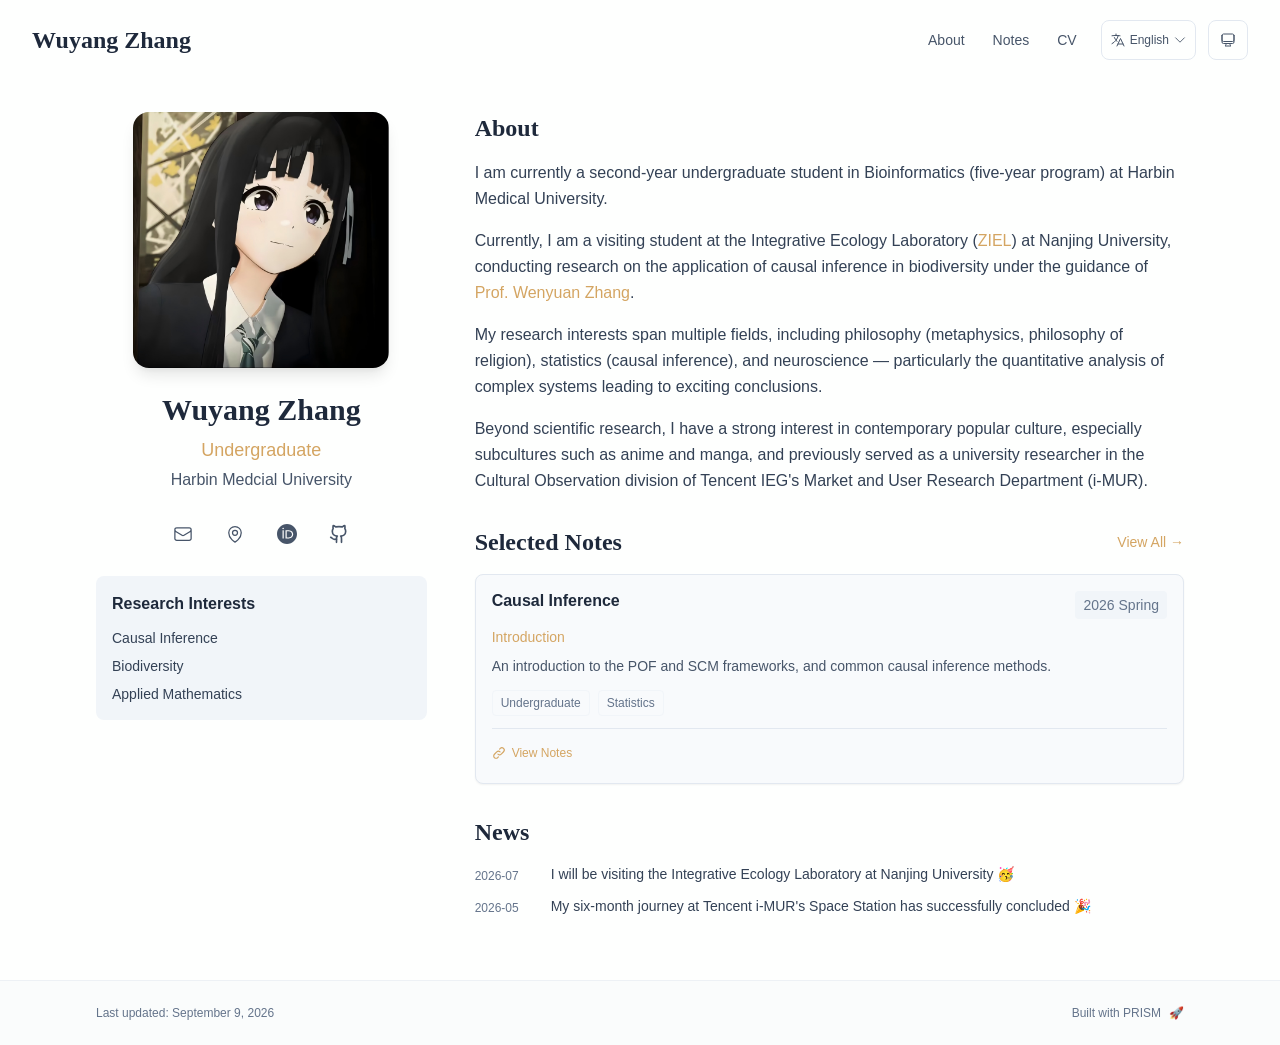
==== commit d5a42440: "Update site content" ====
--- a/index.html
+++ b/index.html
@@ -62,4 +62,4 @@
   </script><title>Wuyang Zhang</title><meta name="description" content="PhD student at the University of Example."/><meta name="author" content="Wuyang Zhang"/><meta name="keywords" content="Wuyang Zhang,PhD,Research,Harbin Medcial University"/><meta name="creator" content="Wuyang Zhang"/><meta name="publisher" content="Wuyang Zhang"/><meta property="og:title" content="Wuyang Zhang"/><meta property="og:description" content="PhD student at the University of Example."/><meta property="og:site_name" content="Wuyang Zhang&#x27;s Academic Website"/><meta property="og:locale" content="en_US"/><meta property="og:type" content="website"/><meta name="twitter:card" content="summary"/><meta name="twitter:title" content="Wuyang Zhang"/><meta name="twitter:description" content="PhD student at the University of Example."/><link rel="icon" href="/bio.png"/><script>document.querySelectorAll('body link[rel="icon"], body link[rel="apple-touch-icon"]').forEach(el => document.head.appendChild(el))</script><script src="/_next/static/chunks/polyfills-42372ed130431b0a.js" noModule=""></script></head><body class="font-sans antialiased"><div style="visibility:hidden"><nav class="fixed top-0 left-0 right-0 z-50" data-headlessui-state=""><div class="transition-all duration-300 ease-out bg-transparent" style="transform:translateY(-100px)"><div class="max-w-7xl mx-auto px-4 sm:px-6 lg:px-8"><div class="flex justify-between items-center h-16 lg:h-20"><div class="flex-shrink-0" tabindex="0"><a class="text-xl lg:text-2xl font-serif font-semibold text-primary hover:text-accent transition-colors duration-200" href="/">Wuyang Zhang</a></div><div class="hidden lg:block"><div class="ml-10 flex items-center space-x-3"><div class="relative flex items-baseline space-x-1"><a data-nav-href="/" class="relative px-3 py-2 text-sm font-medium rounded-lg transition-colors duration-150 text-primary" href="/">About</a><a data-nav-href="/notes" class="relative px-3 py-2 text-sm font-medium rounded-lg transition-colors duration-150 text-neutral-600" href="/notes/">Notes</a><a data-nav-href="/cv" class="relative px-3 py-2 text-sm font-medium rounded-lg transition-colors duration-150 text-neutral-600" href="/cv/">CV</a></div><div class="flex items-center justify-center w-14 h-10 rounded-lg border border-neutral-200 dark:border-[rgba(148,163,184,0.24)] bg-background dark:bg-neutral-800"><div class="w-6 h-4 rounded bg-neutral-300 animate-pulse"></div></div><div class="flex items-center justify-center w-10 h-10 rounded-lg border border-neutral-200 dark:border-[rgba(148,163,184,0.24)] bg-background dark:bg-neutral-800"><div class="w-4 h-4 rounded-full bg-neutral-300 animate-pulse"></div></div></div></div><div class="lg:hidden flex items-center space-x-2"><div class="flex items-center justify-center w-14 h-10 rounded-lg border border-neutral-200 dark:border-[rgba(148,163,184,0.24)] bg-background dark:bg-neutral-800"><div class="w-6 h-4 rounded bg-neutral-300 animate-pulse"></div></div><div class="flex items-center justify-center w-10 h-10 rounded-lg border border-neutral-200 dark:border-[rgba(148,163,184,0.24)] bg-background dark:bg-neutral-800"><div class="w-4 h-4 rounded-full bg-neutral-300 animate-pulse"></div></div><button class="inline-flex items-center justify-center p-2 rounded-md text-neutral-600 hover:text-primary hover:bg-neutral-100 dark:hover:bg-neutral-800 focus:outline-none focus:ring-2 focus:ring-inset focus:ring-accent transition-colors duration-200" id="headlessui-disclosure-button-«R7pdb»" type="button" aria-expanded="false" data-headlessui-state=""><span class="sr-only">Open main menu</span><div><svg xmlns="http://www.w3.org/2000/svg" fill="none" viewBox="0 0 24 24" stroke-width="1.5" stroke="currentColor" aria-hidden="true" data-slot="icon" class="block h-6 w-6"><path stroke-linecap="round" stroke-linejoin="round" d="M3.75 6.75h16.5M3.75 12h16.5m-16.5 5.25h16.5"></path></svg></div></button></div></div></div></div></nav><main class="min-h-screen pt-16 lg:pt-20"><div class="max-w-6xl mx-auto px-4 sm:px-6 lg:px-8 py-8 bg-background min-h-screen"><div class="grid grid-cols-1 lg:grid-cols-3 gap-12"><div class="lg:col-span-1"><div class="sticky top-8" style="opacity:0;transform:translateY(20px)"><div class="w-64 h-64 mx-auto mb-6 rounded-2xl overflow-hidden shadow-lg hover:shadow-xl transition-all duration-200 hover:scale-105"><img alt="Wuyang Zhang" width="256" height="256" decoding="async" data-nimg="1" class="w-full h-full object-cover object-[32%_center]" style="color:transparent" src="/bio.png"/></div><div class="text-center mb-6"><h1 class="text-3xl font-serif font-bold text-primary mb-2">Wuyang Zhang</h1><p class="text-lg text-accent font-medium mb-1">Undergraduate</p><p class="text-neutral-600 mb-2">Harbin Medcial University</p></div><div class="flex flex-wrap justify-center gap-3 sm:gap-4 mb-6 relative px-2"><div class="relative"><button class="p-2 sm:p-2 transition-colors duration-200 text-neutral-600 dark:text-neutral-400 hover:text-accent" aria-label="Email"><svg xmlns="http://www.w3.org/2000/svg" fill="none" viewBox="0 0 24 24" stroke-width="1.5" stroke="currentColor" aria-hidden="true" data-slot="icon" class="h-5 w-5"><path stroke-linecap="round" stroke-linejoin="round" d="M21.75 6.75v10.5a2.25 2.25 0 0 1-2.25 2.25h-15a2.25 2.25 0 0 1-2.25-2.25V6.75m19.5 0A2.25 2.25 0 0 0 19.5 4.5h-15a2.25 2.25 0 0 0-2.25 2.25m19.5 0v.243a2.25 2.25 0 0 1-1.07 1.916l-7.5 4.615a2.25 2.25 0 0 1-2.36 0L3.32 8.91a2.25 2.25 0 0 1-1.07-1.916V6.75"></path></svg></button></div><div class="relative"><button class="p-2 sm:p-2 transition-colors duration-200 text-neutral-600 dark:text-neutral-400 hover:text-accent" aria-label="Location"><svg xmlns="http://www.w3.org/2000/svg" fill="none" viewBox="0 0 24 24" stroke-width="1.5" stroke="currentColor" aria-hidden="true" data-slot="icon" class="h-5 w-5"><path stroke-linecap="round" stroke-linejoin="round" d="M15 10.5a3 3 0 1 1-6 0 3 3 0 0 1 6 0Z"></path><path stroke-linecap="round" stroke-linejoin="round" d="M19.5 10.5c0 7.142-7.5 11.25-7.5 11.25S4.5 17.642 4.5 10.5a7.5 7.5 0 1 1 15 0Z"></path></svg></button></div><a href="https://orcid.org/0009-0001-8119-7524" target="_blank" rel="noopener noreferrer" class="p-2 sm:p-2 text-neutral-600 dark:text-neutral-400 hover:text-accent transition-colors duration-200" aria-label="ORCID"><svg viewBox="0 0 24 24" fill="currentColor" class="h-5 w-5" xmlns="http://www.w3.org/2000/svg"><path d="M12 0C5.372 0 0 5.372 0 12s5.372 12 12 12 12-5.372 12-12S18.628 0 12 0zM7.369 4.378c.525 0 .947.431.947.947s-.422.947-.947.947a.95.95 0 0 1-.947-.947c0-.525.422-.947.947-.947zm-.722 3.038h1.444v10.041H6.647V7.416zm3.562 0h3.9c3.712 0 5.344 2.653 5.344 5.025 0 2.578-2.016 5.025-5.325 5.025h-3.919V7.416zm1.444 1.303v7.444h2.297c3.272 0 4.022-2.484 4.022-3.722 0-2.016-1.284-3.722-4.097-3.722h-2.222z"></path></svg></a><a href="https://github.com/Gloridew" target="_blank" rel="noopener noreferrer" class="p-2 sm:p-2 text-neutral-600 dark:text-neutral-400 hover:text-accent transition-colors duration-200" aria-label="GitHub"><svg xmlns="http://www.w3.org/2000/svg" width="24" height="24" viewBox="0 0 24 24" fill="none" stroke="currentColor" stroke-width="2" stroke-linecap="round" stroke-linejoin="round" class="lucide lucide-github h-5 w-5" aria-hidden="true"><path d="M15 22v-4a4.8 4.8 0 0 0-1-3.5c3 0 6-2 6-5.5.08-1.25-.27-2.48-1-3.5.28-1.15.28-2.35 0-3.5 0 0-1 0-3 1.5-2.64-.5-5.36-.5-8 0C6 2 5 2 5 2c-.3 1.15-.3 2.35 0 3.5A5.403 5.403 0 0 0 4 9c0 3.5 3 5.5 6 5.5-.39.49-.68 1.05-.85 1.65-.17.6-.22 1.23-.15 1.85v4"></path><path d="M9 18c-4.51 2-5-2-7-2"></path></svg></a></div><div class="bg-neutral-100 dark:bg-neutral-800 rounded-lg p-4 mb-6 hover:shadow-lg transition-all duration-200 hover:scale-[1.02]"><h3 class="font-semibold text-primary mb-3">Research Interests</h3><div class="space-y-2 text-sm text-neutral-700 dark:text-neutral-500"><div>Causal Inference</div><div>Biodiversity</div><div>Applied Mathematics</div></div></div></div></div><div class="lg:col-span-2 space-y-8"><section id="about" class="scroll-mt-24 space-y-8"><section style="opacity:0;transform:translateY(20px)"><h2 class="text-2xl font-serif font-bold text-primary mb-4">About</h2><div class="text-neutral-700 dark:text-neutral-600 leading-relaxed"><p class="mb-4 last:mb-0">I am currently a second-year undergraduate student in Bioinformatics (five-year program) at Harbin Medical University.</p>
 <p class="mb-4 last:mb-0">Currently, I am a visiting student at the Integrative Ecology Laboratory (<a href="https://www.wenyuanzhang.com" node="[object Object]" target="_blank" rel="noopener noreferrer" class="text-accent font-medium transition-all duration-200 rounded hover:bg-accent/10 hover:shadow-sm">ZIEL</a>) at Nanjing University, conducting research on the application of causal inference in biodiversity under the guidance of <a href="https://www.wenyuanzhang.com" node="[object Object]" target="_blank" rel="noopener noreferrer" class="text-accent font-medium transition-all duration-200 rounded hover:bg-accent/10 hover:shadow-sm">Prof. Wenyuan Zhang</a>.</p>
 <p class="mb-4 last:mb-0">My research interests span multiple fields, including philosophy (metaphysics, philosophy of religion), statistics (causal inference), and neuroscience — particularly the quantitative analysis of complex systems leading to exciting conclusions.</p>
-<p class="mb-4 last:mb-0">Beyond scientific research, I have a strong interest in contemporary popular culture, especially subcultures such as anime and manga, and previously served as a university researcher in the Cultural Observation division of Tencent IEG&#x27;s Market and User Research Department (i-MUR).</p></div></section><section style="opacity:0;transform:translateY(20px)"><div class="flex items-center justify-between mb-4"><h2 class="text-2xl font-serif font-bold text-primary">Selected Notes</h2><a class="text-accent hover:text-accent-dark text-sm font-medium transition-all duration-200 rounded hover:bg-accent/10 hover:shadow-sm" href="/notes/">View All<!-- --> →</a></div><div class="space-y-4"><div class="bg-neutral-50 dark:bg-neutral-800 p-4 rounded-lg shadow-sm border border-neutral-200 dark:border-[rgba(148,163,184,0.24)] hover:shadow-lg transition-all duration-200 hover:scale-[1.02]" style="opacity:0;transform:translateY(20px)"><div class="flex justify-between items-start mb-2"><h3 class="font-semibold text-primary leading-tight">Causal Inference</h3><span class="text-sm text-neutral-500 font-medium bg-neutral-100 dark:bg-neutral-800 px-2 py-1 rounded ml-2 shrink-0">2026 Spring</span></div><p class="text-sm text-accent font-medium mb-2">Introduction</p><div class="text-sm text-neutral-600 dark:text-neutral-500 leading-relaxed line-clamp-3"><p class="mb-3 last:mb-0">An introduction to the POF and SCM frameworks, and common causal inference methods.</p></div><div class="flex flex-wrap gap-2 mt-3"><span class="text-xs text-neutral-500 bg-neutral-50 dark:bg-neutral-800/50 px-2 py-1 rounded border border-neutral-100 dark:border-neutral-800">Undergraduate</span><span class="text-xs text-neutral-500 bg-neutral-50 dark:bg-neutral-800/50 px-2 py-1 rounded border border-neutral-100 dark:border-neutral-800">Statistics</span></div><div class="mt-3 pt-3 border-t border-neutral-200 dark:border-[rgba(148,163,184,0.16)]"><a href="https://drive.google.com/file/d/1H-NhKvjM-PzD1nAyXTvztYfgsQd-P7fM/view?usp=drive_link" target="_blank" rel="noopener noreferrer" class="inline-flex items-center gap-1.5 text-xs text-accent hover:text-accent-dark font-medium transition-all duration-200 rounded hover:bg-accent/10 px-2 py-1 -ml-2"><svg class="w-3.5 h-3.5" fill="none" viewBox="0 0 24 24" stroke="currentColor" stroke-width="2"><path stroke-linecap="round" stroke-linejoin="round" d="M13.828 10.172a4 4 0 00-5.656 0l-4 4a4 4 0 105.656 5.656l1.102-1.101m-.758-4.899a4 4 0 005.656 0l4-4a4 4 0 00-5.656-5.656l-1.1 1.1"></path></svg>View Notes</a></div></div></div></section><section style="opacity:0;transform:translateY(20px)"><h2 class="text-2xl font-serif font-bold text-primary mb-4">News</h2><div class="space-y-3"><div class="flex items-start space-x-3"><span class="text-xs text-neutral-500 mt-1 w-16 flex-shrink-0">2026-07</span><p class="text-sm text-neutral-700">I will be visiting the Integrative Ecology Laboratory at Nanjing University 🥳</p></div><div class="flex items-start space-x-3"><span class="text-xs text-neutral-500 mt-1 w-16 flex-shrink-0">2026-05</span><p class="text-sm text-neutral-700">My six-month journey at Tencent i-MUR&#x27;s Space Station has successfully concluded 🎉</p></div></div></section></section></div></div></div><!--$--><!--/$--><!--$--><!--/$--></main><footer class="border-t border-neutral-200/50 bg-neutral-50/50 dark:bg-neutral-900/50 dark:border-neutral-700/50"><div class="max-w-6xl mx-auto px-4 sm:px-6 lg:px-8 py-6"><div class="flex flex-col sm:flex-row justify-between items-center gap-2"><p class="text-xs text-neutral-500">Last updated<!-- -->: <!-- -->November 18, 2025</p><p class="text-xs text-neutral-500 flex items-center"><a href="https://github.com/xyjoey/PRISM" target="_blank" rel="noopener noreferrer">Built with PRISM</a><span class="ml-2">🚀</span></p></div></div></footer></div><script src="/_next/static/chunks/webpack-453cfa65acb2a8a8.js" async=""></script><script>(self.__next_f=self.__next_f||[]).push([0])</script><script>self.__next_f.push([1,"1:\"$Sreact.fragment\"\n3:I[3719,[\"461\",\"static/chunks/461-a9a5d7b05a71d978.js\",\"874\",\"static/chunks/874-6cc630662f3664af.js\",\"291\",\"static/chunks/291-e39730cc9327e39b.js\",\"177\",\"static/chunks/app/layout-8273b04560fcf495.js\"],\"ThemeProvider\"]\n4:I[310,[\"461\",\"static/chunks/461-a9a5d7b05a71d978.js\",\"874\",\"static/chunks/874-6cc630662f3664af.js\",\"291\",\"static/chunks/291-e39730cc9327e39b.js\",\"177\",\"static/chunks/app/layout-8273b04560fcf495.js\"],\"LocaleProvider\"]\n5:I[4574,[\"461\",\"static/chunks/461-a9a5d7b05a71d978.js\",\"874\",\"static/chunks/874-6cc630662f3664af.js\",\"291\",\"static/chunks/291-e39730cc9327e39b.js\",\"177\",\"static/chunks/app/layout-8273b04560fcf495.js\"],\"default\"]\n6:I[7555,[],\"\"]\n7:I[1295,[],\"\"]\n8:I[2548,[\"461\",\"static/chunks/461-a9a5d7b05a71d978.js\",\"874\",\"static/chunks/874-6cc630662f3664af.js\",\"291\",\"static/chunks/291-e39730cc9327e39b.js\",\"177\",\"static/chunks/app/layout-8273b04560fcf495.js\"],\"default\"]\n9:I[2983,[\"461\",\"static/chunks/461-a9a5d7b05a71d978.js\",\"178\",\"static/chunks/178-595a94b9af1e67b5.js\",\"874\",\"static/chunks/874-6cc630662f3664af.js\",\"748\",\"static/chunks/748-d096d200744a9fdd.js\",\"974\",\"static/chunks/app/page-21c7cf80551a12f3.js\"],\"default\"]\na:I[9665,[],\"MetadataBoundary\"]\nc:I[9665,[],\"OutletBoundary\"]\nf:I[4911,[],\"AsyncMetadataOutlet\"]\n11:I[9665,[],\"ViewportBoundary\"]\n13:I[6614,[],\"\"]\n:HL[\"/_next/static/css/8b220706829399a8.css\",\"style\"]\n2:T5d8,\n    try {\n      const cfg = {\"enabled\":true,\"locales\":[\"zh\",\"en\"],\"defaultLocale\":\"en\",\"mode\":\"auto\",\"fixedLocale\":\"en\",\"persist\":true,\"switcher\":true,\"labels\":{\"zh\":\"Chinese\",\"en\":\"English\"}};\n      const storageKey = 'locale-storage';\n      const normalize = (value) =\u003e typeof value === 'string' ? value.trim().replace('_', '-').toLowerCase() : '';\n      const matchLocale = (candidate) =\u003e {\n        const normalized = normalize(candidate);\n        if (!normalized) return null;\n        if (cfg.locales.includes(normalized)) return normalized;\n        const language = normalized.split('-')[0];\n        if (cfg.locales.includes(language)) return language;\n       "])</script><script>self.__next_f.push([1," return null;\n      };\n\n      let resolved = null;\n\n      if (!cfg.enabled) {\n        resolved = cfg.defaultLocale;\n      } else if (cfg.persist) {\n        resolved = matchLocale(localStorage.getItem(storageKey));\n      }\n\n      if (!resolved) {\n        if (cfg.mode === 'fixed') {\n          resolved = cfg.fixedLocale;\n        } else {\n          resolved = matchLocale(navigator.language);\n        }\n      }\n\n      if (!resolved) {\n        resolved = cfg.defaultLocale;\n      }\n\n      const root = document.documentElement;\n      root.lang = resolved;\n      root.setAttribute('data-locale', resolved);\n\n      if (cfg.persist) {\n        localStorage.setItem(storageKey, resolved);\n      }\n    } catch (e) {\n      const root = document.documentElement;\n      root.lang = 'en';\n      root.setAttribute('data-locale', 'en');\n    }\n  "])</script><script>self.__next_f.push([1,"0:{\"P\":null,\"b\":\"xJRrlHsNsI8hd5xVDe3Dw\",\"p\":\"\",\"c\":[\"\",\"\"],\"i\":false,\"f\":[[[\"\",{\"children\":[\"__PAGE__\",{}]},\"$undefined\",\"$undefined\",true],[\"\",[\"$\",\"$1\",\"c\",{\"children\":[[[\"$\",\"link\",\"0\",{\"rel\":\"stylesheet\",\"href\":\"/_next/static/css/8b220706829399a8.css\",\"precedence\":\"next\",\"crossOrigin\":\"$undefined\",\"nonce\":\"$undefined\"}]],[\"$\",\"html\",null,{\"lang\":\"en\",\"className\":\"scroll-smooth\",\"suppressHydrationWarning\":true,\"children\":[[\"$\",\"head\",null,{\"children\":[[\"$\",\"link\",null,{\"rel\":\"icon\",\"href\":\"/bio.png\",\"type\":\"image/svg+xml\"}],[\"$\",\"link\",null,{\"rel\":\"dns-prefetch\",\"href\":\"https://jialeliu.com\"}],[\"$\",\"link\",null,{\"rel\":\"preconnect\",\"href\":\"https://jialeliu.com\",\"crossOrigin\":\"\"}],[\"$\",\"link\",null,{\"rel\":\"preload\",\"as\":\"font\",\"type\":\"font/woff2\",\"href\":\"https://jialeliu.com/fonts/georgiab.woff2\",\"crossOrigin\":\"\"}],[\"$\",\"script\",null,{\"dangerouslySetInnerHTML\":{\"__html\":\"\\n              try {\\n                const theme = localStorage.getItem('theme-storage');\\n                const parsed = theme ? JSON.parse(theme) : null;\\n                const setting = parsed?.state?.theme || 'system';\\n                const prefersDark = typeof window !== 'undefined' \u0026\u0026 window.matchMedia \u0026\u0026 window.matchMedia('(prefers-color-scheme: dark)').matches;\\n                const effective = setting === 'dark' ? 'dark' : (setting === 'light' ? 'light' : (prefersDark ? 'dark' : 'light'));\\n                var root = document.documentElement;\\n                root.classList.add(effective);\\n                root.setAttribute('data-theme', effective);\\n              } catch (e) {\\n                var root = document.documentElement;\\n                root.classList.add('light');\\n                root.setAttribute('data-theme', 'light');\\n              }\\n            \"}}],[\"$\",\"script\",null,{\"dangerouslySetInnerHTML\":{\"__html\":\"$2\"}}]]}],[\"$\",\"body\",null,{\"className\":\"font-sans antialiased\",\"children\":[\"$\",\"$L3\",null,{\"children\":[\"$\",\"$L4\",null,{\"config\":{\"enabled\":true,\"locales\":[\"zh\",\"en\"],\"defaultLocale\":\"en\",\"mode\":\"auto\",\"fixedLocale\":\"en\",\"persist\":true,\"switcher\":true,\"labels\":{\"zh\":\"Chinese\",\"en\":\"English\"}},\"children\":[[\"$\",\"$L5\",null,{\"items\":[{\"title\":\"About\",\"type\":\"page\",\"target\":\"about\",\"href\":\"/\"},{\"title\":\"Notes\",\"type\":\"page\",\"target\":\"notes\",\"href\":\"/notes\"},{\"title\":\"CV\",\"type\":\"page\",\"target\":\"cv\",\"href\":\"/cv\"}],\"siteTitle\":\"Wuyang Zhang\",\"enableOnePageMode\":false,\"i18n\":\"$0:f:0:1:1:props:children:1:props:children:1:props:children:props:children:props:config\",\"itemsByLocale\":{\"zh\":[{\"title\":\"关于我\",\"type\":\"page\",\"target\":\"about\",\"href\":\"/\"},{\"title\":\"笔记\",\"type\":\"page\",\"target\":\"notes\",\"href\":\"/notes\"},{\"title\":\"简历\",\"type\":\"page\",\"target\":\"cv\",\"href\":\"/cv\"}],\"en\":[{\"title\":\"About\",\"type\":\"page\",\"target\":\"about\",\"href\":\"/\"},{\"title\":\"Notes\",\"type\":\"page\",\"target\":\"notes\",\"href\":\"/notes\"},{\"title\":\"CV\",\"type\":\"page\",\"target\":\"cv\",\"href\":\"/cv\"}]},\"siteTitleByLocale\":{\"zh\":\"张武阳\",\"en\":\"Wuyang Zhang\"}}],[\"$\",\"main\",null,{\"className\":\"min-h-screen pt-16 lg:pt-20\",\"children\":[\"$\",\"$L6\",null,{\"parallelRouterKey\":\"children\",\"error\":\"$undefined\",\"errorStyles\":\"$undefined\",\"errorScripts\":\"$undefined\",\"template\":[\"$\",\"$L7\",null,{}],\"templateStyles\":\"$undefined\",\"templateScripts\":\"$undefined\",\"notFound\":[[[\"$\",\"title\",null,{\"children\":\"404: This page could not be found.\"}],[\"$\",\"div\",null,{\"style\":{\"fontFamily\":\"system-ui,\\\"Segoe UI\\\",Roboto,Helvetica,Arial,sans-serif,\\\"Apple Color Emoji\\\",\\\"Segoe UI Emoji\\\"\",\"height\":\"100vh\",\"textAlign\":\"center\",\"display\":\"flex\",\"flexDirection\":\"column\",\"alignItems\":\"center\",\"justifyContent\":\"center\"},\"children\":[\"$\",\"div\",null,{\"children\":[[\"$\",\"style\",null,{\"dangerouslySetInnerHTML\":{\"__html\":\"body{color:#000;background:#fff;margin:0}.next-error-h1{border-right:1px solid rgba(0,0,0,.3)}@media (prefers-color-scheme:dark){body{color:#fff;background:#000}.next-error-h1{border-right:1px solid rgba(255,255,255,.3)}}\"}}],[\"$\",\"h1\",null,{\"className\":\"next-error-h1\",\"style\":{\"display\":\"inline-block\",\"margin\":\"0 20px 0 0\",\"padding\":\"0 23px 0 0\",\"fontSize\":24,\"fontWeight\":500,\"verticalAlign\":\"top\",\"lineHeight\":\"49px\"},\"children\":404}],[\"$\",\"div\",null,{\"style\":{\"display\":\"inline-block\"},\"children\":[\"$\",\"h2\",null,{\"style\":{\"fontSize\":14,\"fontWeight\":400,\"lineHeight\":\"49px\",\"margin\":0},\"children\":\"This page could not be found.\"}]}]]}]}]],[]],\"forbidden\":\"$undefined\",\"unauthorized\":\"$undefined\"}]}],[\"$\",\"$L8\",null,{\"lastUpdated\":\"November 18, 2025\",\"lastUpdatedByLocale\":{\"zh\":\"2026年7月2日\",\"en\":\"November 18, 2025\"},\"defaultLocale\":\"en\"}]]}]}]}]]}]]}],{\"children\":[\"__PAGE__\",[\"$\",\"$1\",\"c\",{\"children\":[[\"$\",\"$L9\",null,{\"dataByLocale\":{\"zh\":{\"author\":{\"name\":\"张武阳\",\"title\":\"本科生\",\"institution\":\"哈尔滨医科大学\",\"avatar\":\"/bio.png\"},\"social\":{\"email\":\"zhangwy1223@gmail.com\",\"location\":\"中国，哈尔滨\",\"location_details\":[\"中国，哈尔滨\"],\"orcid\":\"https://orcid.org/0009-0001-8119-7524\",\"github\":\"https://github.com/Gloridew\"},\"features\":{\"enable_likes\":false,\"enable_one_page_mode\":false},\"enableOnePageMode\":false,\"researchInterests\":[\"因果推断\",\"生物多样性\",\"应用数学\"],\"pagesToShow\":[{\"type\":\"about\",\"id\":\"about\",\"sections\":[{\"id\":\"about\",\"type\":\"markdown\",\"source\":\"bio.md\",\"title\":\"关于我\",\"content\":\"我目前就读于哈尔滨医科大学生物信息学（五年制）本科二年级。\\r\\n\\r\\n目前，我作为访问学生在南京大学整合生态学实验室（[ZIEL](https://www.wenyuanzhang.com)），在[张文远教授](https://www.wenyuanzhang.com)的指导下，进行因果推断在生物多样性中应用的研究。\\r\\n\\r\\n我对研究的兴趣涵盖多个领域，包括哲学（形而上学、宗教哲学）、统计学（因果推断）、脑科学等，尤其是对复杂系统进行定量分析从而得出激动人心的结论。\\r\\n\\r\\n在科学研究以外，我对当代流行文化，特别是二次元等亚文化有着浓厚的兴趣，曾担任腾讯IEG事业群市场与用户研究部（i-MUR）文化观察方向高校研究员。\\r\\n\"},{\"id\":\"notes\",\"type\":\"cards\",\"title\":\"学习笔记\",\"source\":\"notes.toml\",\"filter\":\"selected\",\"limit\":1,\"cards\":[{\"title\":\"因果推断\",\"subtitle\":\"入门\",\"date\":\"2026春\",\"content\":\"POF与SCM框架及常用因果推断方法介绍\",\"tags\":[\"本科生\",\"统计学\"],\"selected\":true,\"link\":\"https://drive.google.com/file/d/1H-NhKvjM-PzD1nAyXTvztYfgsQd-P7fM/view?usp=drive_link\"}]},{\"id\":\"news\",\"type\":\"list\",\"title\":\"动态\",\"source\":\"news.toml\",\"items\":[{\"date\":\"2026-07\",\"content\":\"我将前往南京大学整合生态实验室访问🥳\"},{\"date\":\"2026-05\",\"content\":\"在腾讯i-MUR的六个月空间站之旅顺利结束🎉\"}]}]}]},\"en\":{\"author\":{\"name\":\"Wuyang Zhang\",\"title\":\"Undergraduate\",\"institution\":\"Harbin Medcial University\",\"avatar\":\"/bio.png\"},\"social\":{\"email\":\"zhangwy1223@gmail.com\",\"location\":\"Harbin, P.R. China\",\"location_details\":[\"Harbin, P.R. China\"],\"orcid\":\"https://orcid.org/0009-0001-8119-7524\",\"github\":\"https://github.com/Gloridew\"},\"features\":{\"enable_likes\":false,\"enable_one_page_mode\":false},\"enableOnePageMode\":false,\"researchInterests\":[\"Causal Inference\",\"Biodiversity\",\"Applied Mathematics\"],\"pagesToShow\":[{\"type\":\"about\",\"id\":\"about\",\"sections\":[{\"id\":\"about\",\"type\":\"markdown\",\"source\":\"bio.md\",\"title\":\"About\",\"content\":\"I am currently a second-year undergraduate student in Bioinformatics (five-year program) at Harbin Medical University.\\r\\n\\r\\nCurrently, I am a visiting student at the Integrative Ecology Laboratory ([ZIEL](https://www.wenyuanzhang.com)) at Nanjing University, conducting research on the application of causal inference in biodiversity under the guidance of [Prof. Wenyuan Zhang](https://www.wenyuanzhang.com).\\r\\n\\r\\nMy research interests span multiple fields, including philosophy (metaphysics, philosophy of religion), statistics (causal inference), and neuroscience — particularly the quantitative analysis of complex systems leading to exciting conclusions.\\r\\n\\r\\nBeyond scientific research, I have a strong interest in contemporary popular culture, especially subcultures such as anime and manga, and previously served as a university researcher in the Cultural Observation division of Tencent IEG's Market and User Research Department (i-MUR).\"},{\"id\":\"notes\",\"type\":\"cards\",\"title\":\"Selected Notes\",\"source\":\"notes.toml\",\"filter\":\"selected\",\"limit\":1,\"cards\":[{\"title\":\"Causal Inference\",\"subtitle\":\"Introduction\",\"date\":\"2026 Spring\",\"content\":\"An introduction to the POF and SCM frameworks, and common causal inference methods.\",\"tags\":[\"Undergraduate\",\"Statistics\"],\"selected\":true,\"link\":\"https://drive.google.com/file/d/1H-NhKvjM-PzD1nAyXTvztYfgsQd-P7fM/view?usp=drive_link\"}]},{\"id\":\"news\",\"type\":\"list\",\"title\":\"News\",\"source\":\"news.toml\",\"items\":[{\"date\":\"2026-07\",\"content\":\"I will be visiting the Integrative Ecology Laboratory at Nanjing University 🥳\"},{\"date\":\"2026-05\",\"content\":\"My six-month journey at Tencent i-MUR's Space Station has successfully concluded 🎉\"}]}]}]}},\"defaultLocale\":\"en\"}],[\"$\",\"$La\",null,{\"children\":\"$Lb\"}],null,[\"$\",\"$Lc\",null,{\"children\":[\"$Ld\",\"$Le\",[\"$\",\"$Lf\",null,{\"promise\":\"$@10\"}]]}]]}],{},null,false]},null,false],[\"$\",\"$1\",\"h\",{\"children\":[null,[\"$\",\"$1\",\"IN5tPbQmihUsk0YSlnI-k\",{\"children\":[[\"$\",\"$L11\",null,{\"children\":\"$L12\"}],null]}],null]}],false]],\"m\":\"$undefined\",\"G\":[\"$13\",\"$undefined\"],\"s\":false,\"S\":true}\n"])</script><script>self.__next_f.push([1,"14:\"$Sreact.suspense\"\n15:I[4911,[],\"AsyncMetadata\"]\nb:[\"$\",\"$14\",null,{\"fallback\":null,\"children\":[\"$\",\"$L15\",null,{\"promise\":\"$@16\"}]}]\n"])</script><script>self.__next_f.push([1,"e:null\n"])</script><script>self.__next_f.push([1,"12:[[\"$\",\"meta\",\"0\",{\"charSet\":\"utf-8\"}],[\"$\",\"meta\",\"1\",{\"name\":\"viewport\",\"content\":\"width=device-width, initial-scale=1\"}]]\nd:null\n"])</script><script>self.__next_f.push([1,"16:{\"metadata\":[[\"$\",\"title\",\"0\",{\"children\":\"Wuyang Zhang\"}],[\"$\",\"meta\",\"1\",{\"name\":\"description\",\"content\":\"PhD student at the University of Example.\"}],[\"$\",\"meta\",\"2\",{\"name\":\"author\",\"content\":\"Wuyang Zhang\"}],[\"$\",\"meta\",\"3\",{\"name\":\"keywords\",\"content\":\"Wuyang Zhang,PhD,Research,Harbin Medcial University\"}],[\"$\",\"meta\",\"4\",{\"name\":\"creator\",\"content\":\"Wuyang Zhang\"}],[\"$\",\"meta\",\"5\",{\"name\":\"publisher\",\"content\":\"Wuyang Zhang\"}],[\"$\",\"meta\",\"6\",{\"property\":\"og:title\",\"content\":\"Wuyang Zhang\"}],[\"$\",\"meta\",\"7\",{\"property\":\"og:description\",\"content\":\"PhD student at the University of Example.\"}],[\"$\",\"meta\",\"8\",{\"property\":\"og:site_name\",\"content\":\"Wuyang Zhang's Academic Website\"}],[\"$\",\"meta\",\"9\",{\"property\":\"og:locale\",\"content\":\"en_US\"}],[\"$\",\"meta\",\"10\",{\"property\":\"og:type\",\"content\":\"website\"}],[\"$\",\"meta\",\"11\",{\"name\":\"twitter:card\",\"content\":\"summary\"}],[\"$\",\"meta\",\"12\",{\"name\":\"twitter:title\",\"content\":\"Wuyang Zhang\"}],[\"$\",\"meta\",\"13\",{\"name\":\"twitter:description\",\"content\":\"PhD student at the University of Example.\"}],[\"$\",\"link\",\"14\",{\"rel\":\"icon\",\"href\":\"/bio.png\"}]],\"error\":null,\"digest\":\"$undefined\"}\n10:{\"metadata\":\"$16:metadata\",\"error\":null,\"digest\":\"$undefined\"}\n"])</script></body></html>+<p class="mb-4 last:mb-0">Beyond scientific research, I have a strong interest in contemporary popular culture, especially subcultures such as anime and manga, and previously served as a university researcher in the Cultural Observation division of Tencent IEG&#x27;s Market and User Research Department (i-MUR).</p></div></section><section style="opacity:0;transform:translateY(20px)"><div class="flex items-center justify-between mb-4"><h2 class="text-2xl font-serif font-bold text-primary">Selected Notes</h2><a class="text-accent hover:text-accent-dark text-sm font-medium transition-all duration-200 rounded hover:bg-accent/10 hover:shadow-sm" href="/notes/">View All<!-- --> →</a></div><div class="space-y-4"><div class="bg-neutral-50 dark:bg-neutral-800 p-4 rounded-lg shadow-sm border border-neutral-200 dark:border-[rgba(148,163,184,0.24)] hover:shadow-lg transition-all duration-200 hover:scale-[1.02]" style="opacity:0;transform:translateY(20px)"><div class="flex justify-between items-start mb-2"><h3 class="font-semibold text-primary leading-tight">Causal Inference</h3><span class="text-sm text-neutral-500 font-medium bg-neutral-100 dark:bg-neutral-800 px-2 py-1 rounded ml-2 shrink-0">2026 Spring</span></div><p class="text-sm text-accent font-medium mb-2">Introduction</p><div class="text-sm text-neutral-600 dark:text-neutral-500 leading-relaxed line-clamp-3"><p class="mb-3 last:mb-0">An introduction to the POF and SCM frameworks, and common causal inference methods.</p></div><div class="flex flex-wrap gap-2 mt-3"><span class="text-xs text-neutral-500 bg-neutral-50 dark:bg-neutral-800/50 px-2 py-1 rounded border border-neutral-100 dark:border-neutral-800">Undergraduate</span><span class="text-xs text-neutral-500 bg-neutral-50 dark:bg-neutral-800/50 px-2 py-1 rounded border border-neutral-100 dark:border-neutral-800">Statistics</span></div><div class="mt-3 pt-3 border-t border-neutral-200 dark:border-[rgba(148,163,184,0.16)]"><a href="https://drive.google.com/file/d/1H-NhKvjM-PzD1nAyXTvztYfgsQd-P7fM/view?usp=drive_link" target="_blank" rel="noopener noreferrer" class="inline-flex items-center gap-1.5 text-xs text-accent hover:text-accent-dark font-medium transition-all duration-200 rounded hover:bg-accent/10 px-2 py-1 -ml-2"><svg class="w-3.5 h-3.5" fill="none" viewBox="0 0 24 24" stroke="currentColor" stroke-width="2"><path stroke-linecap="round" stroke-linejoin="round" d="M13.828 10.172a4 4 0 00-5.656 0l-4 4a4 4 0 105.656 5.656l1.102-1.101m-.758-4.899a4 4 0 005.656 0l4-4a4 4 0 00-5.656-5.656l-1.1 1.1"></path></svg>View Notes</a></div></div></div></section><section style="opacity:0;transform:translateY(20px)"><h2 class="text-2xl font-serif font-bold text-primary mb-4">News</h2><div class="space-y-3"><div class="flex items-start space-x-3"><span class="text-xs text-neutral-500 mt-1 w-16 flex-shrink-0">2026-07</span><p class="text-sm text-neutral-700">I will be visiting the Integrative Ecology Laboratory at Nanjing University 🥳</p></div><div class="flex items-start space-x-3"><span class="text-xs text-neutral-500 mt-1 w-16 flex-shrink-0">2026-05</span><p class="text-sm text-neutral-700">My six-month journey at Tencent i-MUR&#x27;s Space Station has successfully concluded 🎉</p></div></div></section></section></div></div></div><!--$--><!--/$--><!--$--><!--/$--></main><footer class="border-t border-neutral-200/50 bg-neutral-50/50 dark:bg-neutral-900/50 dark:border-neutral-700/50"><div class="max-w-6xl mx-auto px-4 sm:px-6 lg:px-8 py-6"><div class="flex flex-col sm:flex-row justify-between items-center gap-2"><p class="text-xs text-neutral-500">Last updated<!-- -->: <!-- -->September 9, 2026</p><p class="text-xs text-neutral-500 flex items-center"><a href="https://github.com/xyjoey/PRISM" target="_blank" rel="noopener noreferrer">Built with PRISM</a><span class="ml-2">🚀</span></p></div></div></footer></div><script src="/_next/static/chunks/webpack-453cfa65acb2a8a8.js" async=""></script><script>(self.__next_f=self.__next_f||[]).push([0])</script><script>self.__next_f.push([1,"1:\"$Sreact.fragment\"\n3:I[3719,[\"461\",\"static/chunks/461-a9a5d7b05a71d978.js\",\"874\",\"static/chunks/874-6cc630662f3664af.js\",\"291\",\"static/chunks/291-e39730cc9327e39b.js\",\"177\",\"static/chunks/app/layout-8273b04560fcf495.js\"],\"ThemeProvider\"]\n4:I[310,[\"461\",\"static/chunks/461-a9a5d7b05a71d978.js\",\"874\",\"static/chunks/874-6cc630662f3664af.js\",\"291\",\"static/chunks/291-e39730cc9327e39b.js\",\"177\",\"static/chunks/app/layout-8273b04560fcf495.js\"],\"LocaleProvider\"]\n5:I[4574,[\"461\",\"static/chunks/461-a9a5d7b05a71d978.js\",\"874\",\"static/chunks/874-6cc630662f3664af.js\",\"291\",\"static/chunks/291-e39730cc9327e39b.js\",\"177\",\"static/chunks/app/layout-8273b04560fcf495.js\"],\"default\"]\n6:I[7555,[],\"\"]\n7:I[1295,[],\"\"]\n8:I[2548,[\"461\",\"static/chunks/461-a9a5d7b05a71d978.js\",\"874\",\"static/chunks/874-6cc630662f3664af.js\",\"291\",\"static/chunks/291-e39730cc9327e39b.js\",\"177\",\"static/chunks/app/layout-8273b04560fcf495.js\"],\"default\"]\n9:I[2983,[\"461\",\"static/chunks/461-a9a5d7b05a71d978.js\",\"178\",\"static/chunks/178-595a94b9af1e67b5.js\",\"874\",\"static/chunks/874-6cc630662f3664af.js\",\"748\",\"static/chunks/748-d096d200744a9fdd.js\",\"974\",\"static/chunks/app/page-21c7cf80551a12f3.js\"],\"default\"]\na:I[9665,[],\"MetadataBoundary\"]\nc:I[9665,[],\"OutletBoundary\"]\nf:I[4911,[],\"AsyncMetadataOutlet\"]\n11:I[9665,[],\"ViewportBoundary\"]\n13:I[6614,[],\"\"]\n:HL[\"/_next/static/css/8b220706829399a8.css\",\"style\"]\n2:T5d8,\n    try {\n      const cfg = {\"enabled\":true,\"locales\":[\"zh\",\"en\"],\"defaultLocale\":\"en\",\"mode\":\"auto\",\"fixedLocale\":\"en\",\"persist\":true,\"switcher\":true,\"labels\":{\"zh\":\"Chinese\",\"en\":\"English\"}};\n      const storageKey = 'locale-storage';\n      const normalize = (value) =\u003e typeof value === 'string' ? value.trim().replace('_', '-').toLowerCase() : '';\n      const matchLocale = (candidate) =\u003e {\n        const normalized = normalize(candidate);\n        if (!normalized) return null;\n        if (cfg.locales.includes(normalized)) return normalized;\n        const language = normalized.split('-')[0];\n        if (cfg.locales.includes(language)) return language;\n       "])</script><script>self.__next_f.push([1," return null;\n      };\n\n      let resolved = null;\n\n      if (!cfg.enabled) {\n        resolved = cfg.defaultLocale;\n      } else if (cfg.persist) {\n        resolved = matchLocale(localStorage.getItem(storageKey));\n      }\n\n      if (!resolved) {\n        if (cfg.mode === 'fixed') {\n          resolved = cfg.fixedLocale;\n        } else {\n          resolved = matchLocale(navigator.language);\n        }\n      }\n\n      if (!resolved) {\n        resolved = cfg.defaultLocale;\n      }\n\n      const root = document.documentElement;\n      root.lang = resolved;\n      root.setAttribute('data-locale', resolved);\n\n      if (cfg.persist) {\n        localStorage.setItem(storageKey, resolved);\n      }\n    } catch (e) {\n      const root = document.documentElement;\n      root.lang = 'en';\n      root.setAttribute('data-locale', 'en');\n    }\n  "])</script><script>self.__next_f.push([1,"0:{\"P\":null,\"b\":\"dhMoTOIPry6Xa9f_99x4S\",\"p\":\"\",\"c\":[\"\",\"\"],\"i\":false,\"f\":[[[\"\",{\"children\":[\"__PAGE__\",{}]},\"$undefined\",\"$undefined\",true],[\"\",[\"$\",\"$1\",\"c\",{\"children\":[[[\"$\",\"link\",\"0\",{\"rel\":\"stylesheet\",\"href\":\"/_next/static/css/8b220706829399a8.css\",\"precedence\":\"next\",\"crossOrigin\":\"$undefined\",\"nonce\":\"$undefined\"}]],[\"$\",\"html\",null,{\"lang\":\"en\",\"className\":\"scroll-smooth\",\"suppressHydrationWarning\":true,\"children\":[[\"$\",\"head\",null,{\"children\":[[\"$\",\"link\",null,{\"rel\":\"icon\",\"href\":\"/bio.png\",\"type\":\"image/svg+xml\"}],[\"$\",\"link\",null,{\"rel\":\"dns-prefetch\",\"href\":\"https://jialeliu.com\"}],[\"$\",\"link\",null,{\"rel\":\"preconnect\",\"href\":\"https://jialeliu.com\",\"crossOrigin\":\"\"}],[\"$\",\"link\",null,{\"rel\":\"preload\",\"as\":\"font\",\"type\":\"font/woff2\",\"href\":\"https://jialeliu.com/fonts/georgiab.woff2\",\"crossOrigin\":\"\"}],[\"$\",\"script\",null,{\"dangerouslySetInnerHTML\":{\"__html\":\"\\n              try {\\n                const theme = localStorage.getItem('theme-storage');\\n                const parsed = theme ? JSON.parse(theme) : null;\\n                const setting = parsed?.state?.theme || 'system';\\n                const prefersDark = typeof window !== 'undefined' \u0026\u0026 window.matchMedia \u0026\u0026 window.matchMedia('(prefers-color-scheme: dark)').matches;\\n                const effective = setting === 'dark' ? 'dark' : (setting === 'light' ? 'light' : (prefersDark ? 'dark' : 'light'));\\n                var root = document.documentElement;\\n                root.classList.add(effective);\\n                root.setAttribute('data-theme', effective);\\n              } catch (e) {\\n                var root = document.documentElement;\\n                root.classList.add('light');\\n                root.setAttribute('data-theme', 'light');\\n              }\\n            \"}}],[\"$\",\"script\",null,{\"dangerouslySetInnerHTML\":{\"__html\":\"$2\"}}]]}],[\"$\",\"body\",null,{\"className\":\"font-sans antialiased\",\"children\":[\"$\",\"$L3\",null,{\"children\":[\"$\",\"$L4\",null,{\"config\":{\"enabled\":true,\"locales\":[\"zh\",\"en\"],\"defaultLocale\":\"en\",\"mode\":\"auto\",\"fixedLocale\":\"en\",\"persist\":true,\"switcher\":true,\"labels\":{\"zh\":\"Chinese\",\"en\":\"English\"}},\"children\":[[\"$\",\"$L5\",null,{\"items\":[{\"title\":\"About\",\"type\":\"page\",\"target\":\"about\",\"href\":\"/\"},{\"title\":\"Notes\",\"type\":\"page\",\"target\":\"notes\",\"href\":\"/notes\"},{\"title\":\"CV\",\"type\":\"page\",\"target\":\"cv\",\"href\":\"/cv\"}],\"siteTitle\":\"Wuyang Zhang\",\"enableOnePageMode\":false,\"i18n\":\"$0:f:0:1:1:props:children:1:props:children:1:props:children:props:children:props:config\",\"itemsByLocale\":{\"zh\":[{\"title\":\"关于我\",\"type\":\"page\",\"target\":\"about\",\"href\":\"/\"},{\"title\":\"笔记\",\"type\":\"page\",\"target\":\"notes\",\"href\":\"/notes\"},{\"title\":\"简历\",\"type\":\"page\",\"target\":\"cv\",\"href\":\"/cv\"}],\"en\":[{\"title\":\"About\",\"type\":\"page\",\"target\":\"about\",\"href\":\"/\"},{\"title\":\"Notes\",\"type\":\"page\",\"target\":\"notes\",\"href\":\"/notes\"},{\"title\":\"CV\",\"type\":\"page\",\"target\":\"cv\",\"href\":\"/cv\"}]},\"siteTitleByLocale\":{\"zh\":\"张武阳\",\"en\":\"Wuyang Zhang\"}}],[\"$\",\"main\",null,{\"className\":\"min-h-screen pt-16 lg:pt-20\",\"children\":[\"$\",\"$L6\",null,{\"parallelRouterKey\":\"children\",\"error\":\"$undefined\",\"errorStyles\":\"$undefined\",\"errorScripts\":\"$undefined\",\"template\":[\"$\",\"$L7\",null,{}],\"templateStyles\":\"$undefined\",\"templateScripts\":\"$undefined\",\"notFound\":[[[\"$\",\"title\",null,{\"children\":\"404: This page could not be found.\"}],[\"$\",\"div\",null,{\"style\":{\"fontFamily\":\"system-ui,\\\"Segoe UI\\\",Roboto,Helvetica,Arial,sans-serif,\\\"Apple Color Emoji\\\",\\\"Segoe UI Emoji\\\"\",\"height\":\"100vh\",\"textAlign\":\"center\",\"display\":\"flex\",\"flexDirection\":\"column\",\"alignItems\":\"center\",\"justifyContent\":\"center\"},\"children\":[\"$\",\"div\",null,{\"children\":[[\"$\",\"style\",null,{\"dangerouslySetInnerHTML\":{\"__html\":\"body{color:#000;background:#fff;margin:0}.next-error-h1{border-right:1px solid rgba(0,0,0,.3)}@media (prefers-color-scheme:dark){body{color:#fff;background:#000}.next-error-h1{border-right:1px solid rgba(255,255,255,.3)}}\"}}],[\"$\",\"h1\",null,{\"className\":\"next-error-h1\",\"style\":{\"display\":\"inline-block\",\"margin\":\"0 20px 0 0\",\"padding\":\"0 23px 0 0\",\"fontSize\":24,\"fontWeight\":500,\"verticalAlign\":\"top\",\"lineHeight\":\"49px\"},\"children\":404}],[\"$\",\"div\",null,{\"style\":{\"display\":\"inline-block\"},\"children\":[\"$\",\"h2\",null,{\"style\":{\"fontSize\":14,\"fontWeight\":400,\"lineHeight\":\"49px\",\"margin\":0},\"children\":\"This page could not be found.\"}]}]]}]}]],[]],\"forbidden\":\"$undefined\",\"unauthorized\":\"$undefined\"}]}],[\"$\",\"$L8\",null,{\"lastUpdated\":\"September 9, 2026\",\"lastUpdatedByLocale\":{\"zh\":\"2026年9月9日\",\"en\":\"September 9, 2026\"},\"defaultLocale\":\"en\"}]]}]}]}]]}]]}],{\"children\":[\"__PAGE__\",[\"$\",\"$1\",\"c\",{\"children\":[[\"$\",\"$L9\",null,{\"dataByLocale\":{\"zh\":{\"author\":{\"name\":\"张武阳\",\"title\":\"本科生\",\"institution\":\"哈尔滨医科大学\",\"avatar\":\"/bio.png\"},\"social\":{\"email\":\"zhangwy1223@gmail.com\",\"location\":\"中国，哈尔滨\",\"location_details\":[\"中国，哈尔滨\"],\"orcid\":\"https://orcid.org/0009-0001-8119-7524\",\"github\":\"https://github.com/Gloridew\"},\"features\":{\"enable_likes\":false,\"enable_one_page_mode\":false},\"enableOnePageMode\":false,\"researchInterests\":[\"因果推断\",\"生物多样性\",\"应用数学\"],\"pagesToShow\":[{\"type\":\"about\",\"id\":\"about\",\"sections\":[{\"id\":\"about\",\"type\":\"markdown\",\"source\":\"bio.md\",\"title\":\"关于我\",\"content\":\"我目前就读于哈尔滨医科大学生物信息学（五年制）本科三年级。\\r\\n\\r\\n目前，我作为访问学生在南京大学整合生态学实验室（[ZIEL](https://www.wenyuanzhang.com)），在[张文远教授](https://www.wenyuanzhang.com)的指导下，进行因果推断在生物多样性中应用的研究。\\r\\n\\r\\n我对研究的兴趣涵盖多个领域，包括哲学（形而上学、宗教哲学）、统计学（因果推断）、脑科学等，尤其是对复杂系统进行定量分析从而得出激动人心的结论。\\r\\n\\r\\n在科学研究以外，我对当代流行文化，特别是二次元等亚文化有着浓厚的兴趣，曾担任腾讯IEG事业群市场与用户研究部（i-MUR）文化观察方向高校研究员。\\r\\n\"},{\"id\":\"notes\",\"type\":\"cards\",\"title\":\"学习笔记\",\"source\":\"notes.toml\",\"filter\":\"selected\",\"limit\":1,\"cards\":[{\"title\":\"因果推断\",\"subtitle\":\"入门\",\"date\":\"2026春\",\"content\":\"POF与SCM框架及常用因果推断方法介绍\",\"tags\":[\"本科生\",\"统计学\"],\"selected\":true,\"link\":\"https://drive.google.com/file/d/1H-NhKvjM-PzD1nAyXTvztYfgsQd-P7fM/view?usp=drive_link\"}]},{\"id\":\"news\",\"type\":\"list\",\"title\":\"动态\",\"source\":\"news.toml\",\"items\":[{\"date\":\"2026-07\",\"content\":\"我将前往南京大学整合生态实验室访问🥳\"},{\"date\":\"2026-05\",\"content\":\"在腾讯i-MUR的六个月空间站之旅顺利结束🎉\"}]}]}]},\"en\":{\"author\":{\"name\":\"Wuyang Zhang\",\"title\":\"Undergraduate\",\"institution\":\"Harbin Medcial University\",\"avatar\":\"/bio.png\"},\"social\":{\"email\":\"zhangwy1223@gmail.com\",\"location\":\"Harbin, P.R. China\",\"location_details\":[\"Harbin, P.R. China\"],\"orcid\":\"https://orcid.org/0009-0001-8119-7524\",\"github\":\"https://github.com/Gloridew\"},\"features\":{\"enable_likes\":false,\"enable_one_page_mode\":false},\"enableOnePageMode\":false,\"researchInterests\":[\"Causal Inference\",\"Biodiversity\",\"Applied Mathematics\"],\"pagesToShow\":[{\"type\":\"about\",\"id\":\"about\",\"sections\":[{\"id\":\"about\",\"type\":\"markdown\",\"source\":\"bio.md\",\"title\":\"About\",\"content\":\"I am currently a second-year undergraduate student in Bioinformatics (five-year program) at Harbin Medical University.\\r\\n\\r\\nCurrently, I am a visiting student at the Integrative Ecology Laboratory ([ZIEL](https://www.wenyuanzhang.com)) at Nanjing University, conducting research on the application of causal inference in biodiversity under the guidance of [Prof. Wenyuan Zhang](https://www.wenyuanzhang.com).\\r\\n\\r\\nMy research interests span multiple fields, including philosophy (metaphysics, philosophy of religion), statistics (causal inference), and neuroscience — particularly the quantitative analysis of complex systems leading to exciting conclusions.\\r\\n\\r\\nBeyond scientific research, I have a strong interest in contemporary popular culture, especially subcultures such as anime and manga, and previously served as a university researcher in the Cultural Observation division of Tencent IEG's Market and User Research Department (i-MUR).\"},{\"id\":\"notes\",\"type\":\"cards\",\"title\":\"Selected Notes\",\"source\":\"notes.toml\",\"filter\":\"selected\",\"limit\":1,\"cards\":[{\"title\":\"Causal Inference\",\"subtitle\":\"Introduction\",\"date\":\"2026 Spring\",\"content\":\"An introduction to the POF and SCM frameworks, and common causal inference methods.\",\"tags\":[\"Undergraduate\",\"Statistics\"],\"selected\":true,\"link\":\"https://drive.google.com/file/d/1H-NhKvjM-PzD1nAyXTvztYfgsQd-P7fM/view?usp=drive_link\"}]},{\"id\":\"news\",\"type\":\"list\",\"title\":\"News\",\"source\":\"news.toml\",\"items\":[{\"date\":\"2026-07\",\"content\":\"I will be visiting the Integrative Ecology Laboratory at Nanjing University 🥳\"},{\"date\":\"2026-05\",\"content\":\"My six-month journey at Tencent i-MUR's Space Station has successfully concluded 🎉\"}]}]}]}},\"defaultLocale\":\"en\"}],[\"$\",\"$La\",null,{\"children\":\"$Lb\"}],null,[\"$\",\"$Lc\",null,{\"children\":[\"$Ld\",\"$Le\",[\"$\",\"$Lf\",null,{\"promise\":\"$@10\"}]]}]]}],{},null,false]},null,false],[\"$\",\"$1\",\"h\",{\"children\":[null,[\"$\",\"$1\",\"RGewlB7sK7IHeSl2U_0sA\",{\"children\":[[\"$\",\"$L11\",null,{\"children\":\"$L12\"}],null]}],null]}],false]],\"m\":\"$undefined\",\"G\":[\"$13\",\"$undefined\"],\"s\":false,\"S\":true}\n"])</script><script>self.__next_f.push([1,"14:\"$Sreact.suspense\"\n15:I[4911,[],\"AsyncMetadata\"]\nb:[\"$\",\"$14\",null,{\"fallback\":null,\"children\":[\"$\",\"$L15\",null,{\"promise\":\"$@16\"}]}]\n"])</script><script>self.__next_f.push([1,"e:null\n"])</script><script>self.__next_f.push([1,"12:[[\"$\",\"meta\",\"0\",{\"charSet\":\"utf-8\"}],[\"$\",\"meta\",\"1\",{\"name\":\"viewport\",\"content\":\"width=device-width, initial-scale=1\"}]]\nd:null\n"])</script><script>self.__next_f.push([1,"16:{\"metadata\":[[\"$\",\"title\",\"0\",{\"children\":\"Wuyang Zhang\"}],[\"$\",\"meta\",\"1\",{\"name\":\"description\",\"content\":\"PhD student at the University of Example.\"}],[\"$\",\"meta\",\"2\",{\"name\":\"author\",\"content\":\"Wuyang Zhang\"}],[\"$\",\"meta\",\"3\",{\"name\":\"keywords\",\"content\":\"Wuyang Zhang,PhD,Research,Harbin Medcial University\"}],[\"$\",\"meta\",\"4\",{\"name\":\"creator\",\"content\":\"Wuyang Zhang\"}],[\"$\",\"meta\",\"5\",{\"name\":\"publisher\",\"content\":\"Wuyang Zhang\"}],[\"$\",\"meta\",\"6\",{\"property\":\"og:title\",\"content\":\"Wuyang Zhang\"}],[\"$\",\"meta\",\"7\",{\"property\":\"og:description\",\"content\":\"PhD student at the University of Example.\"}],[\"$\",\"meta\",\"8\",{\"property\":\"og:site_name\",\"content\":\"Wuyang Zhang's Academic Website\"}],[\"$\",\"meta\",\"9\",{\"property\":\"og:locale\",\"content\":\"en_US\"}],[\"$\",\"meta\",\"10\",{\"property\":\"og:type\",\"content\":\"website\"}],[\"$\",\"meta\",\"11\",{\"name\":\"twitter:card\",\"content\":\"summary\"}],[\"$\",\"meta\",\"12\",{\"name\":\"twitter:title\",\"content\":\"Wuyang Zhang\"}],[\"$\",\"meta\",\"13\",{\"name\":\"twitter:description\",\"content\":\"PhD student at the University of Example.\"}],[\"$\",\"link\",\"14\",{\"rel\":\"icon\",\"href\":\"/bio.png\"}]],\"error\":null,\"digest\":\"$undefined\"}\n10:{\"metadata\":\"$16:metadata\",\"error\":null,\"digest\":\"$undefined\"}\n"])</script></body></html>
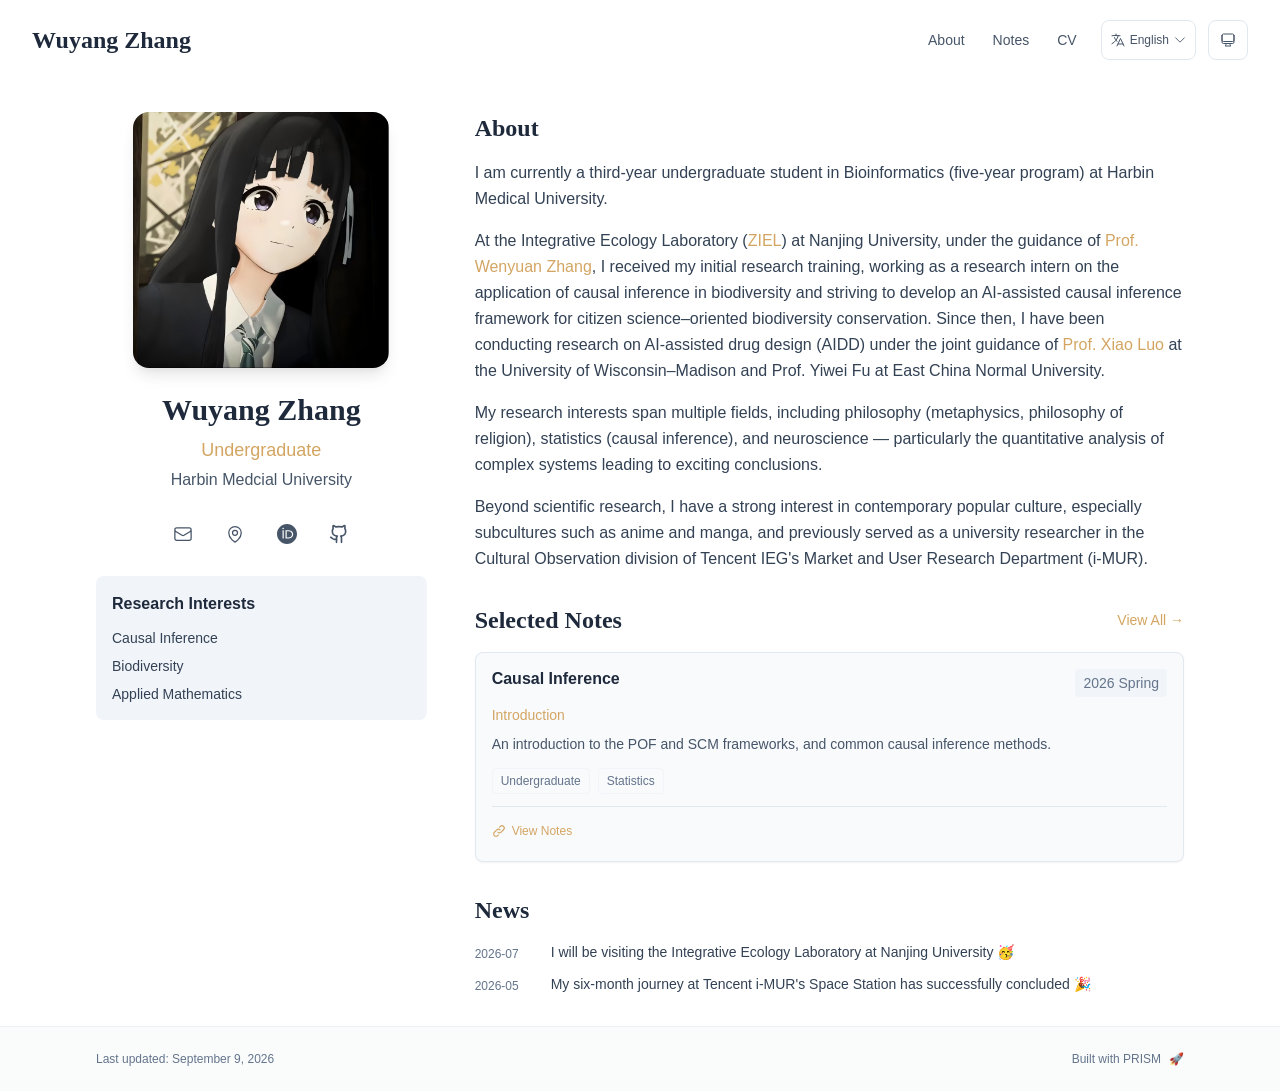
==== commit 7bea3fbc: "Update website to latest local version" ====
--- a/index.html
+++ b/index.html
@@ -1,4 +1,4 @@
-<!DOCTYPE html><html lang="en" class="scroll-smooth"><head><meta charSet="utf-8"/><meta name="viewport" content="width=device-width, initial-scale=1"/><link rel="preload" as="image" href="/bio.png"/><link rel="stylesheet" href="/_next/static/css/8b220706829399a8.css" data-precedence="next"/><link rel="preload" as="script" fetchPriority="low" href="/_next/static/chunks/webpack-453cfa65acb2a8a8.js"/><script src="/_next/static/chunks/4bd1b696-70b6d399998de86a.js" async=""></script><script src="/_next/static/chunks/684-5aaa8290a129f299.js" async=""></script><script src="/_next/static/chunks/main-app-99e8c8202084f33f.js" async=""></script><script src="/_next/static/chunks/461-a9a5d7b05a71d978.js" async=""></script><script src="/_next/static/chunks/874-6cc630662f3664af.js" async=""></script><script src="/_next/static/chunks/291-e39730cc9327e39b.js" async=""></script><script src="/_next/static/chunks/app/layout-8273b04560fcf495.js" async=""></script><script src="/_next/static/chunks/178-595a94b9af1e67b5.js" async=""></script><script src="/_next/static/chunks/748-d096d200744a9fdd.js" async=""></script><script src="/_next/static/chunks/app/page-21c7cf80551a12f3.js" async=""></script><link rel="icon" href="/bio.png" type="image/svg+xml"/><link rel="dns-prefetch" href="https://jialeliu.com"/><link rel="preconnect" href="https://jialeliu.com" crossorigin=""/><link rel="preload" as="font" type="font/woff2" href="https://jialeliu.com/fonts/georgiab.woff2" crossorigin=""/><script>
+<!DOCTYPE html><html lang="en" class="scroll-smooth"><head><meta charSet="utf-8"/><meta name="viewport" content="width=device-width, initial-scale=1"/><link rel="preload" as="image" href="/bio.png"/><link rel="stylesheet" href="/_next/static/css/55840b96568f2dbf.css" data-precedence="next"/><link rel="preload" as="script" fetchPriority="low" href="/_next/static/chunks/webpack-453cfa65acb2a8a8.js"/><script src="/_next/static/chunks/4bd1b696-70b6d399998de86a.js" async=""></script><script src="/_next/static/chunks/684-5aaa8290a129f299.js" async=""></script><script src="/_next/static/chunks/main-app-99e8c8202084f33f.js" async=""></script><script src="/_next/static/chunks/461-a9a5d7b05a71d978.js" async=""></script><script src="/_next/static/chunks/874-6cc630662f3664af.js" async=""></script><script src="/_next/static/chunks/291-e39730cc9327e39b.js" async=""></script><script src="/_next/static/chunks/app/layout-8273b04560fcf495.js" async=""></script><script src="/_next/static/chunks/178-595a94b9af1e67b5.js" async=""></script><script src="/_next/static/chunks/748-d096d200744a9fdd.js" async=""></script><script src="/_next/static/chunks/app/page-21c7cf80551a12f3.js" async=""></script><link rel="icon" href="/bio.png" type="image/svg+xml"/><link rel="dns-prefetch" href="https://jialeliu.com"/><link rel="preconnect" href="https://jialeliu.com" crossorigin=""/><link rel="preload" as="font" type="font/woff2" href="https://jialeliu.com/fonts/georgiab.woff2" crossorigin=""/><script>
               try {
                 const theme = localStorage.getItem('theme-storage');
                 const parsed = theme ? JSON.parse(theme) : null;
@@ -59,7 +59,7 @@
       root.lang = 'en';
       root.setAttribute('data-locale', 'en');
     }
-  </script><title>Wuyang Zhang</title><meta name="description" content="PhD student at the University of Example."/><meta name="author" content="Wuyang Zhang"/><meta name="keywords" content="Wuyang Zhang,PhD,Research,Harbin Medcial University"/><meta name="creator" content="Wuyang Zhang"/><meta name="publisher" content="Wuyang Zhang"/><meta property="og:title" content="Wuyang Zhang"/><meta property="og:description" content="PhD student at the University of Example."/><meta property="og:site_name" content="Wuyang Zhang&#x27;s Academic Website"/><meta property="og:locale" content="en_US"/><meta property="og:type" content="website"/><meta name="twitter:card" content="summary"/><meta name="twitter:title" content="Wuyang Zhang"/><meta name="twitter:description" content="PhD student at the University of Example."/><link rel="icon" href="/bio.png"/><script>document.querySelectorAll('body link[rel="icon"], body link[rel="apple-touch-icon"]').forEach(el => document.head.appendChild(el))</script><script src="/_next/static/chunks/polyfills-42372ed130431b0a.js" noModule=""></script></head><body class="font-sans antialiased"><div style="visibility:hidden"><nav class="fixed top-0 left-0 right-0 z-50" data-headlessui-state=""><div class="transition-all duration-300 ease-out bg-transparent" style="transform:translateY(-100px)"><div class="max-w-7xl mx-auto px-4 sm:px-6 lg:px-8"><div class="flex justify-between items-center h-16 lg:h-20"><div class="flex-shrink-0" tabindex="0"><a class="text-xl lg:text-2xl font-serif font-semibold text-primary hover:text-accent transition-colors duration-200" href="/">Wuyang Zhang</a></div><div class="hidden lg:block"><div class="ml-10 flex items-center space-x-3"><div class="relative flex items-baseline space-x-1"><a data-nav-href="/" class="relative px-3 py-2 text-sm font-medium rounded-lg transition-colors duration-150 text-primary" href="/">About</a><a data-nav-href="/notes" class="relative px-3 py-2 text-sm font-medium rounded-lg transition-colors duration-150 text-neutral-600" href="/notes/">Notes</a><a data-nav-href="/cv" class="relative px-3 py-2 text-sm font-medium rounded-lg transition-colors duration-150 text-neutral-600" href="/cv/">CV</a></div><div class="flex items-center justify-center w-14 h-10 rounded-lg border border-neutral-200 dark:border-[rgba(148,163,184,0.24)] bg-background dark:bg-neutral-800"><div class="w-6 h-4 rounded bg-neutral-300 animate-pulse"></div></div><div class="flex items-center justify-center w-10 h-10 rounded-lg border border-neutral-200 dark:border-[rgba(148,163,184,0.24)] bg-background dark:bg-neutral-800"><div class="w-4 h-4 rounded-full bg-neutral-300 animate-pulse"></div></div></div></div><div class="lg:hidden flex items-center space-x-2"><div class="flex items-center justify-center w-14 h-10 rounded-lg border border-neutral-200 dark:border-[rgba(148,163,184,0.24)] bg-background dark:bg-neutral-800"><div class="w-6 h-4 rounded bg-neutral-300 animate-pulse"></div></div><div class="flex items-center justify-center w-10 h-10 rounded-lg border border-neutral-200 dark:border-[rgba(148,163,184,0.24)] bg-background dark:bg-neutral-800"><div class="w-4 h-4 rounded-full bg-neutral-300 animate-pulse"></div></div><button class="inline-flex items-center justify-center p-2 rounded-md text-neutral-600 hover:text-primary hover:bg-neutral-100 dark:hover:bg-neutral-800 focus:outline-none focus:ring-2 focus:ring-inset focus:ring-accent transition-colors duration-200" id="headlessui-disclosure-button-«R7pdb»" type="button" aria-expanded="false" data-headlessui-state=""><span class="sr-only">Open main menu</span><div><svg xmlns="http://www.w3.org/2000/svg" fill="none" viewBox="0 0 24 24" stroke-width="1.5" stroke="currentColor" aria-hidden="true" data-slot="icon" class="block h-6 w-6"><path stroke-linecap="round" stroke-linejoin="round" d="M3.75 6.75h16.5M3.75 12h16.5m-16.5 5.25h16.5"></path></svg></div></button></div></div></div></div></nav><main class="min-h-screen pt-16 lg:pt-20"><div class="max-w-6xl mx-auto px-4 sm:px-6 lg:px-8 py-8 bg-background min-h-screen"><div class="grid grid-cols-1 lg:grid-cols-3 gap-12"><div class="lg:col-span-1"><div class="sticky top-8" style="opacity:0;transform:translateY(20px)"><div class="w-64 h-64 mx-auto mb-6 rounded-2xl overflow-hidden shadow-lg hover:shadow-xl transition-all duration-200 hover:scale-105"><img alt="Wuyang Zhang" width="256" height="256" decoding="async" data-nimg="1" class="w-full h-full object-cover object-[32%_center]" style="color:transparent" src="/bio.png"/></div><div class="text-center mb-6"><h1 class="text-3xl font-serif font-bold text-primary mb-2">Wuyang Zhang</h1><p class="text-lg text-accent font-medium mb-1">Undergraduate</p><p class="text-neutral-600 mb-2">Harbin Medcial University</p></div><div class="flex flex-wrap justify-center gap-3 sm:gap-4 mb-6 relative px-2"><div class="relative"><button class="p-2 sm:p-2 transition-colors duration-200 text-neutral-600 dark:text-neutral-400 hover:text-accent" aria-label="Email"><svg xmlns="http://www.w3.org/2000/svg" fill="none" viewBox="0 0 24 24" stroke-width="1.5" stroke="currentColor" aria-hidden="true" data-slot="icon" class="h-5 w-5"><path stroke-linecap="round" stroke-linejoin="round" d="M21.75 6.75v10.5a2.25 2.25 0 0 1-2.25 2.25h-15a2.25 2.25 0 0 1-2.25-2.25V6.75m19.5 0A2.25 2.25 0 0 0 19.5 4.5h-15a2.25 2.25 0 0 0-2.25 2.25m19.5 0v.243a2.25 2.25 0 0 1-1.07 1.916l-7.5 4.615a2.25 2.25 0 0 1-2.36 0L3.32 8.91a2.25 2.25 0 0 1-1.07-1.916V6.75"></path></svg></button></div><div class="relative"><button class="p-2 sm:p-2 transition-colors duration-200 text-neutral-600 dark:text-neutral-400 hover:text-accent" aria-label="Location"><svg xmlns="http://www.w3.org/2000/svg" fill="none" viewBox="0 0 24 24" stroke-width="1.5" stroke="currentColor" aria-hidden="true" data-slot="icon" class="h-5 w-5"><path stroke-linecap="round" stroke-linejoin="round" d="M15 10.5a3 3 0 1 1-6 0 3 3 0 0 1 6 0Z"></path><path stroke-linecap="round" stroke-linejoin="round" d="M19.5 10.5c0 7.142-7.5 11.25-7.5 11.25S4.5 17.642 4.5 10.5a7.5 7.5 0 1 1 15 0Z"></path></svg></button></div><a href="https://orcid.org/0009-0001-8119-7524" target="_blank" rel="noopener noreferrer" class="p-2 sm:p-2 text-neutral-600 dark:text-neutral-400 hover:text-accent transition-colors duration-200" aria-label="ORCID"><svg viewBox="0 0 24 24" fill="currentColor" class="h-5 w-5" xmlns="http://www.w3.org/2000/svg"><path d="M12 0C5.372 0 0 5.372 0 12s5.372 12 12 12 12-5.372 12-12S18.628 0 12 0zM7.369 4.378c.525 0 .947.431.947.947s-.422.947-.947.947a.95.95 0 0 1-.947-.947c0-.525.422-.947.947-.947zm-.722 3.038h1.444v10.041H6.647V7.416zm3.562 0h3.9c3.712 0 5.344 2.653 5.344 5.025 0 2.578-2.016 5.025-5.325 5.025h-3.919V7.416zm1.444 1.303v7.444h2.297c3.272 0 4.022-2.484 4.022-3.722 0-2.016-1.284-3.722-4.097-3.722h-2.222z"></path></svg></a><a href="https://github.com/Gloridew" target="_blank" rel="noopener noreferrer" class="p-2 sm:p-2 text-neutral-600 dark:text-neutral-400 hover:text-accent transition-colors duration-200" aria-label="GitHub"><svg xmlns="http://www.w3.org/2000/svg" width="24" height="24" viewBox="0 0 24 24" fill="none" stroke="currentColor" stroke-width="2" stroke-linecap="round" stroke-linejoin="round" class="lucide lucide-github h-5 w-5" aria-hidden="true"><path d="M15 22v-4a4.8 4.8 0 0 0-1-3.5c3 0 6-2 6-5.5.08-1.25-.27-2.48-1-3.5.28-1.15.28-2.35 0-3.5 0 0-1 0-3 1.5-2.64-.5-5.36-.5-8 0C6 2 5 2 5 2c-.3 1.15-.3 2.35 0 3.5A5.403 5.403 0 0 0 4 9c0 3.5 3 5.5 6 5.5-.39.49-.68 1.05-.85 1.65-.17.6-.22 1.23-.15 1.85v4"></path><path d="M9 18c-4.51 2-5-2-7-2"></path></svg></a></div><div class="bg-neutral-100 dark:bg-neutral-800 rounded-lg p-4 mb-6 hover:shadow-lg transition-all duration-200 hover:scale-[1.02]"><h3 class="font-semibold text-primary mb-3">Research Interests</h3><div class="space-y-2 text-sm text-neutral-700 dark:text-neutral-500"><div>Causal Inference</div><div>Biodiversity</div><div>Applied Mathematics</div></div></div></div></div><div class="lg:col-span-2 space-y-8"><section id="about" class="scroll-mt-24 space-y-8"><section style="opacity:0;transform:translateY(20px)"><h2 class="text-2xl font-serif font-bold text-primary mb-4">About</h2><div class="text-neutral-700 dark:text-neutral-600 leading-relaxed"><p class="mb-4 last:mb-0">I am currently a second-year undergraduate student in Bioinformatics (five-year program) at Harbin Medical University.</p>
-<p class="mb-4 last:mb-0">Currently, I am a visiting student at the Integrative Ecology Laboratory (<a href="https://www.wenyuanzhang.com" node="[object Object]" target="_blank" rel="noopener noreferrer" class="text-accent font-medium transition-all duration-200 rounded hover:bg-accent/10 hover:shadow-sm">ZIEL</a>) at Nanjing University, conducting research on the application of causal inference in biodiversity under the guidance of <a href="https://www.wenyuanzhang.com" node="[object Object]" target="_blank" rel="noopener noreferrer" class="text-accent font-medium transition-all duration-200 rounded hover:bg-accent/10 hover:shadow-sm">Prof. Wenyuan Zhang</a>.</p>
+  </script><title>Wuyang Zhang</title><meta name="description" content="PhD student at the University of Example."/><meta name="author" content="Wuyang Zhang"/><meta name="keywords" content="Wuyang Zhang,PhD,Research,Harbin Medcial University"/><meta name="creator" content="Wuyang Zhang"/><meta name="publisher" content="Wuyang Zhang"/><meta property="og:title" content="Wuyang Zhang"/><meta property="og:description" content="PhD student at the University of Example."/><meta property="og:site_name" content="Wuyang Zhang&#x27;s Academic Website"/><meta property="og:locale" content="en_US"/><meta property="og:type" content="website"/><meta name="twitter:card" content="summary"/><meta name="twitter:title" content="Wuyang Zhang"/><meta name="twitter:description" content="PhD student at the University of Example."/><link rel="icon" href="/bio.png"/><script>document.querySelectorAll('body link[rel="icon"], body link[rel="apple-touch-icon"]').forEach(el => document.head.appendChild(el))</script><script src="/_next/static/chunks/polyfills-42372ed130431b0a.js" noModule=""></script></head><body class="font-sans antialiased"><div style="visibility:hidden"><nav class="fixed top-0 left-0 right-0 z-50" data-headlessui-state=""><div class="transition-all duration-300 ease-out bg-transparent" style="transform:translateY(-100px)"><div class="max-w-7xl mx-auto px-4 sm:px-6 lg:px-8"><div class="flex justify-between items-center h-16 lg:h-20"><div class="flex-shrink-0" tabindex="0"><a class="text-xl lg:text-2xl font-serif font-semibold text-primary hover:text-accent transition-colors duration-200" href="/">Wuyang Zhang</a></div><div class="hidden lg:block"><div class="ml-10 flex items-center space-x-3"><div class="relative flex items-baseline space-x-1"><a data-nav-href="/" class="relative px-3 py-2 text-sm font-medium rounded-lg transition-colors duration-150 text-primary" href="/">About</a><a data-nav-href="/notes" class="relative px-3 py-2 text-sm font-medium rounded-lg transition-colors duration-150 text-neutral-600" href="/notes/">Notes</a><a data-nav-href="/cv" class="relative px-3 py-2 text-sm font-medium rounded-lg transition-colors duration-150 text-neutral-600" href="/cv/">CV</a></div><div class="flex items-center justify-center w-14 h-10 rounded-lg border border-neutral-200 dark:border-[rgba(148,163,184,0.24)] bg-background dark:bg-neutral-800"><div class="w-6 h-4 rounded bg-neutral-300 animate-pulse"></div></div><div class="flex items-center justify-center w-10 h-10 rounded-lg border border-neutral-200 dark:border-[rgba(148,163,184,0.24)] bg-background dark:bg-neutral-800"><div class="w-4 h-4 rounded-full bg-neutral-300 animate-pulse"></div></div></div></div><div class="lg:hidden flex items-center space-x-2"><div class="flex items-center justify-center w-14 h-10 rounded-lg border border-neutral-200 dark:border-[rgba(148,163,184,0.24)] bg-background dark:bg-neutral-800"><div class="w-6 h-4 rounded bg-neutral-300 animate-pulse"></div></div><div class="flex items-center justify-center w-10 h-10 rounded-lg border border-neutral-200 dark:border-[rgba(148,163,184,0.24)] bg-background dark:bg-neutral-800"><div class="w-4 h-4 rounded-full bg-neutral-300 animate-pulse"></div></div><button class="inline-flex items-center justify-center p-2 rounded-md text-neutral-600 hover:text-primary hover:bg-neutral-100 dark:hover:bg-neutral-800 focus:outline-none focus:ring-2 focus:ring-inset focus:ring-accent transition-colors duration-200" id="headlessui-disclosure-button-«R7pdb»" type="button" aria-expanded="false" data-headlessui-state=""><span class="sr-only">Open main menu</span><div><svg xmlns="http://www.w3.org/2000/svg" fill="none" viewBox="0 0 24 24" stroke-width="1.5" stroke="currentColor" aria-hidden="true" data-slot="icon" class="block h-6 w-6"><path stroke-linecap="round" stroke-linejoin="round" d="M3.75 6.75h16.5M3.75 12h16.5m-16.5 5.25h16.5"></path></svg></div></button></div></div></div></div></nav><main class="min-h-screen pt-16 lg:pt-20"><div class="max-w-6xl mx-auto px-4 sm:px-6 lg:px-8 py-8 bg-background min-h-screen"><div class="grid grid-cols-1 lg:grid-cols-3 gap-12"><div class="lg:col-span-1"><div class="sticky top-8" style="opacity:0;transform:translateY(20px)"><div class="w-64 h-64 mx-auto mb-6 rounded-2xl overflow-hidden shadow-lg hover:shadow-xl transition-all duration-200 hover:scale-105"><img alt="Wuyang Zhang" width="256" height="256" decoding="async" data-nimg="1" class="w-full h-full object-cover object-[32%_center]" style="color:transparent" src="/bio.png"/></div><div class="text-center mb-6"><h1 class="text-3xl font-serif font-bold text-primary mb-2">Wuyang Zhang</h1><p class="text-lg text-accent font-medium mb-1">Undergraduate</p><p class="text-neutral-600 mb-2">Harbin Medcial University</p></div><div class="flex flex-wrap justify-center gap-3 sm:gap-4 mb-6 relative px-2"><div class="relative"><button class="p-2 sm:p-2 transition-colors duration-200 text-neutral-600 dark:text-neutral-400 hover:text-accent" aria-label="Email"><svg xmlns="http://www.w3.org/2000/svg" fill="none" viewBox="0 0 24 24" stroke-width="1.5" stroke="currentColor" aria-hidden="true" data-slot="icon" class="h-5 w-5"><path stroke-linecap="round" stroke-linejoin="round" d="M21.75 6.75v10.5a2.25 2.25 0 0 1-2.25 2.25h-15a2.25 2.25 0 0 1-2.25-2.25V6.75m19.5 0A2.25 2.25 0 0 0 19.5 4.5h-15a2.25 2.25 0 0 0-2.25 2.25m19.5 0v.243a2.25 2.25 0 0 1-1.07 1.916l-7.5 4.615a2.25 2.25 0 0 1-2.36 0L3.32 8.91a2.25 2.25 0 0 1-1.07-1.916V6.75"></path></svg></button></div><div class="relative"><button class="p-2 sm:p-2 transition-colors duration-200 text-neutral-600 dark:text-neutral-400 hover:text-accent" aria-label="Location"><svg xmlns="http://www.w3.org/2000/svg" fill="none" viewBox="0 0 24 24" stroke-width="1.5" stroke="currentColor" aria-hidden="true" data-slot="icon" class="h-5 w-5"><path stroke-linecap="round" stroke-linejoin="round" d="M15 10.5a3 3 0 1 1-6 0 3 3 0 0 1 6 0Z"></path><path stroke-linecap="round" stroke-linejoin="round" d="M19.5 10.5c0 7.142-7.5 11.25-7.5 11.25S4.5 17.642 4.5 10.5a7.5 7.5 0 1 1 15 0Z"></path></svg></button></div><a href="https://orcid.org/0009-0001-8119-7524" target="_blank" rel="noopener noreferrer" class="p-2 sm:p-2 text-neutral-600 dark:text-neutral-400 hover:text-accent transition-colors duration-200" aria-label="ORCID"><svg viewBox="0 0 24 24" fill="currentColor" class="h-5 w-5" xmlns="http://www.w3.org/2000/svg"><path d="M12 0C5.372 0 0 5.372 0 12s5.372 12 12 12 12-5.372 12-12S18.628 0 12 0zM7.369 4.378c.525 0 .947.431.947.947s-.422.947-.947.947a.95.95 0 0 1-.947-.947c0-.525.422-.947.947-.947zm-.722 3.038h1.444v10.041H6.647V7.416zm3.562 0h3.9c3.712 0 5.344 2.653 5.344 5.025 0 2.578-2.016 5.025-5.325 5.025h-3.919V7.416zm1.444 1.303v7.444h2.297c3.272 0 4.022-2.484 4.022-3.722 0-2.016-1.284-3.722-4.097-3.722h-2.222z"></path></svg></a><a href="https://github.com/Gloridew" target="_blank" rel="noopener noreferrer" class="p-2 sm:p-2 text-neutral-600 dark:text-neutral-400 hover:text-accent transition-colors duration-200" aria-label="GitHub"><svg xmlns="http://www.w3.org/2000/svg" width="24" height="24" viewBox="0 0 24 24" fill="none" stroke="currentColor" stroke-width="2" stroke-linecap="round" stroke-linejoin="round" class="lucide lucide-github h-5 w-5" aria-hidden="true"><path d="M15 22v-4a4.8 4.8 0 0 0-1-3.5c3 0 6-2 6-5.5.08-1.25-.27-2.48-1-3.5.28-1.15.28-2.35 0-3.5 0 0-1 0-3 1.5-2.64-.5-5.36-.5-8 0C6 2 5 2 5 2c-.3 1.15-.3 2.35 0 3.5A5.403 5.403 0 0 0 4 9c0 3.5 3 5.5 6 5.5-.39.49-.68 1.05-.85 1.65-.17.6-.22 1.23-.15 1.85v4"></path><path d="M9 18c-4.51 2-5-2-7-2"></path></svg></a></div><div class="bg-neutral-100 dark:bg-neutral-800 rounded-lg p-4 mb-6 hover:shadow-lg transition-all duration-200 hover:scale-[1.02]"><h3 class="font-semibold text-primary mb-3">Research Interests</h3><div class="space-y-2 text-sm text-neutral-700 dark:text-neutral-500"><div>Causal Inference</div><div>Biodiversity</div><div>Applied Mathematics</div></div></div></div></div><div class="lg:col-span-2 space-y-8"><section id="about" class="scroll-mt-24 space-y-8"><section style="opacity:0;transform:translateY(20px)"><h2 class="text-2xl font-serif font-bold text-primary mb-4">About</h2><div class="text-neutral-700 dark:text-neutral-600 leading-relaxed"><p class="mb-4 last:mb-0">I am currently a third-year undergraduate student in Bioinformatics (five-year program) at Harbin Medical University.</p>
+<p class="mb-4 last:mb-0">At the Integrative Ecology Laboratory (<a href="https://wenyuanzhang.com" node="[object Object]" target="_blank" rel="noopener noreferrer" class="text-accent font-medium transition-all duration-200 rounded hover:bg-accent/10 hover:shadow-sm">ZIEL</a>) at Nanjing University, under the guidance of <a href="https://wenyuanzhang.com" node="[object Object]" target="_blank" rel="noopener noreferrer" class="text-accent font-medium transition-all duration-200 rounded hover:bg-accent/10 hover:shadow-sm">Prof. Wenyuan Zhang</a>, I received my initial research training, working as a research intern on the application of causal inference in biodiversity and striving to develop an AI-assisted causal inference framework for citizen science–oriented biodiversity conservation. Since then, I have been conducting research on AI-assisted drug design (AIDD) under the joint guidance of <a href="https://luoxiao12.github.io/" node="[object Object]" target="_blank" rel="noopener noreferrer" class="text-accent font-medium transition-all duration-200 rounded hover:bg-accent/10 hover:shadow-sm">Prof. Xiao Luo</a> at the University of Wisconsin–Madison and Prof. Yiwei Fu at East China Normal University.</p>
 <p class="mb-4 last:mb-0">My research interests span multiple fields, including philosophy (metaphysics, philosophy of religion), statistics (causal inference), and neuroscience — particularly the quantitative analysis of complex systems leading to exciting conclusions.</p>
-<p class="mb-4 last:mb-0">Beyond scientific research, I have a strong interest in contemporary popular culture, especially subcultures such as anime and manga, and previously served as a university researcher in the Cultural Observation division of Tencent IEG&#x27;s Market and User Research Department (i-MUR).</p></div></section><section style="opacity:0;transform:translateY(20px)"><div class="flex items-center justify-between mb-4"><h2 class="text-2xl font-serif font-bold text-primary">Selected Notes</h2><a class="text-accent hover:text-accent-dark text-sm font-medium transition-all duration-200 rounded hover:bg-accent/10 hover:shadow-sm" href="/notes/">View All<!-- --> →</a></div><div class="space-y-4"><div class="bg-neutral-50 dark:bg-neutral-800 p-4 rounded-lg shadow-sm border border-neutral-200 dark:border-[rgba(148,163,184,0.24)] hover:shadow-lg transition-all duration-200 hover:scale-[1.02]" style="opacity:0;transform:translateY(20px)"><div class="flex justify-between items-start mb-2"><h3 class="font-semibold text-primary leading-tight">Causal Inference</h3><span class="text-sm text-neutral-500 font-medium bg-neutral-100 dark:bg-neutral-800 px-2 py-1 rounded ml-2 shrink-0">2026 Spring</span></div><p class="text-sm text-accent font-medium mb-2">Introduction</p><div class="text-sm text-neutral-600 dark:text-neutral-500 leading-relaxed line-clamp-3"><p class="mb-3 last:mb-0">An introduction to the POF and SCM frameworks, and common causal inference methods.</p></div><div class="flex flex-wrap gap-2 mt-3"><span class="text-xs text-neutral-500 bg-neutral-50 dark:bg-neutral-800/50 px-2 py-1 rounded border border-neutral-100 dark:border-neutral-800">Undergraduate</span><span class="text-xs text-neutral-500 bg-neutral-50 dark:bg-neutral-800/50 px-2 py-1 rounded border border-neutral-100 dark:border-neutral-800">Statistics</span></div><div class="mt-3 pt-3 border-t border-neutral-200 dark:border-[rgba(148,163,184,0.16)]"><a href="https://drive.google.com/file/d/1H-NhKvjM-PzD1nAyXTvztYfgsQd-P7fM/view?usp=drive_link" target="_blank" rel="noopener noreferrer" class="inline-flex items-center gap-1.5 text-xs text-accent hover:text-accent-dark font-medium transition-all duration-200 rounded hover:bg-accent/10 px-2 py-1 -ml-2"><svg class="w-3.5 h-3.5" fill="none" viewBox="0 0 24 24" stroke="currentColor" stroke-width="2"><path stroke-linecap="round" stroke-linejoin="round" d="M13.828 10.172a4 4 0 00-5.656 0l-4 4a4 4 0 105.656 5.656l1.102-1.101m-.758-4.899a4 4 0 005.656 0l4-4a4 4 0 00-5.656-5.656l-1.1 1.1"></path></svg>View Notes</a></div></div></div></section><section style="opacity:0;transform:translateY(20px)"><h2 class="text-2xl font-serif font-bold text-primary mb-4">News</h2><div class="space-y-3"><div class="flex items-start space-x-3"><span class="text-xs text-neutral-500 mt-1 w-16 flex-shrink-0">2026-07</span><p class="text-sm text-neutral-700">I will be visiting the Integrative Ecology Laboratory at Nanjing University 🥳</p></div><div class="flex items-start space-x-3"><span class="text-xs text-neutral-500 mt-1 w-16 flex-shrink-0">2026-05</span><p class="text-sm text-neutral-700">My six-month journey at Tencent i-MUR&#x27;s Space Station has successfully concluded 🎉</p></div></div></section></section></div></div></div><!--$--><!--/$--><!--$--><!--/$--></main><footer class="border-t border-neutral-200/50 bg-neutral-50/50 dark:bg-neutral-900/50 dark:border-neutral-700/50"><div class="max-w-6xl mx-auto px-4 sm:px-6 lg:px-8 py-6"><div class="flex flex-col sm:flex-row justify-between items-center gap-2"><p class="text-xs text-neutral-500">Last updated<!-- -->: <!-- -->September 9, 2026</p><p class="text-xs text-neutral-500 flex items-center"><a href="https://github.com/xyjoey/PRISM" target="_blank" rel="noopener noreferrer">Built with PRISM</a><span class="ml-2">🚀</span></p></div></div></footer></div><script src="/_next/static/chunks/webpack-453cfa65acb2a8a8.js" async=""></script><script>(self.__next_f=self.__next_f||[]).push([0])</script><script>self.__next_f.push([1,"1:\"$Sreact.fragment\"\n3:I[3719,[\"461\",\"static/chunks/461-a9a5d7b05a71d978.js\",\"874\",\"static/chunks/874-6cc630662f3664af.js\",\"291\",\"static/chunks/291-e39730cc9327e39b.js\",\"177\",\"static/chunks/app/layout-8273b04560fcf495.js\"],\"ThemeProvider\"]\n4:I[310,[\"461\",\"static/chunks/461-a9a5d7b05a71d978.js\",\"874\",\"static/chunks/874-6cc630662f3664af.js\",\"291\",\"static/chunks/291-e39730cc9327e39b.js\",\"177\",\"static/chunks/app/layout-8273b04560fcf495.js\"],\"LocaleProvider\"]\n5:I[4574,[\"461\",\"static/chunks/461-a9a5d7b05a71d978.js\",\"874\",\"static/chunks/874-6cc630662f3664af.js\",\"291\",\"static/chunks/291-e39730cc9327e39b.js\",\"177\",\"static/chunks/app/layout-8273b04560fcf495.js\"],\"default\"]\n6:I[7555,[],\"\"]\n7:I[1295,[],\"\"]\n8:I[2548,[\"461\",\"static/chunks/461-a9a5d7b05a71d978.js\",\"874\",\"static/chunks/874-6cc630662f3664af.js\",\"291\",\"static/chunks/291-e39730cc9327e39b.js\",\"177\",\"static/chunks/app/layout-8273b04560fcf495.js\"],\"default\"]\n9:I[2983,[\"461\",\"static/chunks/461-a9a5d7b05a71d978.js\",\"178\",\"static/chunks/178-595a94b9af1e67b5.js\",\"874\",\"static/chunks/874-6cc630662f3664af.js\",\"748\",\"static/chunks/748-d096d200744a9fdd.js\",\"974\",\"static/chunks/app/page-21c7cf80551a12f3.js\"],\"default\"]\na:I[9665,[],\"MetadataBoundary\"]\nc:I[9665,[],\"OutletBoundary\"]\nf:I[4911,[],\"AsyncMetadataOutlet\"]\n11:I[9665,[],\"ViewportBoundary\"]\n13:I[6614,[],\"\"]\n:HL[\"/_next/static/css/8b220706829399a8.css\",\"style\"]\n2:T5d8,\n    try {\n      const cfg = {\"enabled\":true,\"locales\":[\"zh\",\"en\"],\"defaultLocale\":\"en\",\"mode\":\"auto\",\"fixedLocale\":\"en\",\"persist\":true,\"switcher\":true,\"labels\":{\"zh\":\"Chinese\",\"en\":\"English\"}};\n      const storageKey = 'locale-storage';\n      const normalize = (value) =\u003e typeof value === 'string' ? value.trim().replace('_', '-').toLowerCase() : '';\n      const matchLocale = (candidate) =\u003e {\n        const normalized = normalize(candidate);\n        if (!normalized) return null;\n        if (cfg.locales.includes(normalized)) return normalized;\n        const language = normalized.split('-')[0];\n        if (cfg.locales.includes(language)) return language;\n       "])</script><script>self.__next_f.push([1," return null;\n      };\n\n      let resolved = null;\n\n      if (!cfg.enabled) {\n        resolved = cfg.defaultLocale;\n      } else if (cfg.persist) {\n        resolved = matchLocale(localStorage.getItem(storageKey));\n      }\n\n      if (!resolved) {\n        if (cfg.mode === 'fixed') {\n          resolved = cfg.fixedLocale;\n        } else {\n          resolved = matchLocale(navigator.language);\n        }\n      }\n\n      if (!resolved) {\n        resolved = cfg.defaultLocale;\n      }\n\n      const root = document.documentElement;\n      root.lang = resolved;\n      root.setAttribute('data-locale', resolved);\n\n      if (cfg.persist) {\n        localStorage.setItem(storageKey, resolved);\n      }\n    } catch (e) {\n      const root = document.documentElement;\n      root.lang = 'en';\n      root.setAttribute('data-locale', 'en');\n    }\n  "])</script><script>self.__next_f.push([1,"0:{\"P\":null,\"b\":\"dhMoTOIPry6Xa9f_99x4S\",\"p\":\"\",\"c\":[\"\",\"\"],\"i\":false,\"f\":[[[\"\",{\"children\":[\"__PAGE__\",{}]},\"$undefined\",\"$undefined\",true],[\"\",[\"$\",\"$1\",\"c\",{\"children\":[[[\"$\",\"link\",\"0\",{\"rel\":\"stylesheet\",\"href\":\"/_next/static/css/8b220706829399a8.css\",\"precedence\":\"next\",\"crossOrigin\":\"$undefined\",\"nonce\":\"$undefined\"}]],[\"$\",\"html\",null,{\"lang\":\"en\",\"className\":\"scroll-smooth\",\"suppressHydrationWarning\":true,\"children\":[[\"$\",\"head\",null,{\"children\":[[\"$\",\"link\",null,{\"rel\":\"icon\",\"href\":\"/bio.png\",\"type\":\"image/svg+xml\"}],[\"$\",\"link\",null,{\"rel\":\"dns-prefetch\",\"href\":\"https://jialeliu.com\"}],[\"$\",\"link\",null,{\"rel\":\"preconnect\",\"href\":\"https://jialeliu.com\",\"crossOrigin\":\"\"}],[\"$\",\"link\",null,{\"rel\":\"preload\",\"as\":\"font\",\"type\":\"font/woff2\",\"href\":\"https://jialeliu.com/fonts/georgiab.woff2\",\"crossOrigin\":\"\"}],[\"$\",\"script\",null,{\"dangerouslySetInnerHTML\":{\"__html\":\"\\n              try {\\n                const theme = localStorage.getItem('theme-storage');\\n                const parsed = theme ? JSON.parse(theme) : null;\\n                const setting = parsed?.state?.theme || 'system';\\n                const prefersDark = typeof window !== 'undefined' \u0026\u0026 window.matchMedia \u0026\u0026 window.matchMedia('(prefers-color-scheme: dark)').matches;\\n                const effective = setting === 'dark' ? 'dark' : (setting === 'light' ? 'light' : (prefersDark ? 'dark' : 'light'));\\n                var root = document.documentElement;\\n                root.classList.add(effective);\\n                root.setAttribute('data-theme', effective);\\n              } catch (e) {\\n                var root = document.documentElement;\\n                root.classList.add('light');\\n                root.setAttribute('data-theme', 'light');\\n              }\\n            \"}}],[\"$\",\"script\",null,{\"dangerouslySetInnerHTML\":{\"__html\":\"$2\"}}]]}],[\"$\",\"body\",null,{\"className\":\"font-sans antialiased\",\"children\":[\"$\",\"$L3\",null,{\"children\":[\"$\",\"$L4\",null,{\"config\":{\"enabled\":true,\"locales\":[\"zh\",\"en\"],\"defaultLocale\":\"en\",\"mode\":\"auto\",\"fixedLocale\":\"en\",\"persist\":true,\"switcher\":true,\"labels\":{\"zh\":\"Chinese\",\"en\":\"English\"}},\"children\":[[\"$\",\"$L5\",null,{\"items\":[{\"title\":\"About\",\"type\":\"page\",\"target\":\"about\",\"href\":\"/\"},{\"title\":\"Notes\",\"type\":\"page\",\"target\":\"notes\",\"href\":\"/notes\"},{\"title\":\"CV\",\"type\":\"page\",\"target\":\"cv\",\"href\":\"/cv\"}],\"siteTitle\":\"Wuyang Zhang\",\"enableOnePageMode\":false,\"i18n\":\"$0:f:0:1:1:props:children:1:props:children:1:props:children:props:children:props:config\",\"itemsByLocale\":{\"zh\":[{\"title\":\"关于我\",\"type\":\"page\",\"target\":\"about\",\"href\":\"/\"},{\"title\":\"笔记\",\"type\":\"page\",\"target\":\"notes\",\"href\":\"/notes\"},{\"title\":\"简历\",\"type\":\"page\",\"target\":\"cv\",\"href\":\"/cv\"}],\"en\":[{\"title\":\"About\",\"type\":\"page\",\"target\":\"about\",\"href\":\"/\"},{\"title\":\"Notes\",\"type\":\"page\",\"target\":\"notes\",\"href\":\"/notes\"},{\"title\":\"CV\",\"type\":\"page\",\"target\":\"cv\",\"href\":\"/cv\"}]},\"siteTitleByLocale\":{\"zh\":\"张武阳\",\"en\":\"Wuyang Zhang\"}}],[\"$\",\"main\",null,{\"className\":\"min-h-screen pt-16 lg:pt-20\",\"children\":[\"$\",\"$L6\",null,{\"parallelRouterKey\":\"children\",\"error\":\"$undefined\",\"errorStyles\":\"$undefined\",\"errorScripts\":\"$undefined\",\"template\":[\"$\",\"$L7\",null,{}],\"templateStyles\":\"$undefined\",\"templateScripts\":\"$undefined\",\"notFound\":[[[\"$\",\"title\",null,{\"children\":\"404: This page could not be found.\"}],[\"$\",\"div\",null,{\"style\":{\"fontFamily\":\"system-ui,\\\"Segoe UI\\\",Roboto,Helvetica,Arial,sans-serif,\\\"Apple Color Emoji\\\",\\\"Segoe UI Emoji\\\"\",\"height\":\"100vh\",\"textAlign\":\"center\",\"display\":\"flex\",\"flexDirection\":\"column\",\"alignItems\":\"center\",\"justifyContent\":\"center\"},\"children\":[\"$\",\"div\",null,{\"children\":[[\"$\",\"style\",null,{\"dangerouslySetInnerHTML\":{\"__html\":\"body{color:#000;background:#fff;margin:0}.next-error-h1{border-right:1px solid rgba(0,0,0,.3)}@media (prefers-color-scheme:dark){body{color:#fff;background:#000}.next-error-h1{border-right:1px solid rgba(255,255,255,.3)}}\"}}],[\"$\",\"h1\",null,{\"className\":\"next-error-h1\",\"style\":{\"display\":\"inline-block\",\"margin\":\"0 20px 0 0\",\"padding\":\"0 23px 0 0\",\"fontSize\":24,\"fontWeight\":500,\"verticalAlign\":\"top\",\"lineHeight\":\"49px\"},\"children\":404}],[\"$\",\"div\",null,{\"style\":{\"display\":\"inline-block\"},\"children\":[\"$\",\"h2\",null,{\"style\":{\"fontSize\":14,\"fontWeight\":400,\"lineHeight\":\"49px\",\"margin\":0},\"children\":\"This page could not be found.\"}]}]]}]}]],[]],\"forbidden\":\"$undefined\",\"unauthorized\":\"$undefined\"}]}],[\"$\",\"$L8\",null,{\"lastUpdated\":\"September 9, 2026\",\"lastUpdatedByLocale\":{\"zh\":\"2026年9月9日\",\"en\":\"September 9, 2026\"},\"defaultLocale\":\"en\"}]]}]}]}]]}]]}],{\"children\":[\"__PAGE__\",[\"$\",\"$1\",\"c\",{\"children\":[[\"$\",\"$L9\",null,{\"dataByLocale\":{\"zh\":{\"author\":{\"name\":\"张武阳\",\"title\":\"本科生\",\"institution\":\"哈尔滨医科大学\",\"avatar\":\"/bio.png\"},\"social\":{\"email\":\"zhangwy1223@gmail.com\",\"location\":\"中国，哈尔滨\",\"location_details\":[\"中国，哈尔滨\"],\"orcid\":\"https://orcid.org/0009-0001-8119-7524\",\"github\":\"https://github.com/Gloridew\"},\"features\":{\"enable_likes\":false,\"enable_one_page_mode\":false},\"enableOnePageMode\":false,\"researchInterests\":[\"因果推断\",\"生物多样性\",\"应用数学\"],\"pagesToShow\":[{\"type\":\"about\",\"id\":\"about\",\"sections\":[{\"id\":\"about\",\"type\":\"markdown\",\"source\":\"bio.md\",\"title\":\"关于我\",\"content\":\"我目前就读于哈尔滨医科大学生物信息学（五年制）本科三年级。\\r\\n\\r\\n目前，我作为访问学生在南京大学整合生态学实验室（[ZIEL](https://www.wenyuanzhang.com)），在[张文远教授](https://www.wenyuanzhang.com)的指导下，进行因果推断在生物多样性中应用的研究。\\r\\n\\r\\n我对研究的兴趣涵盖多个领域，包括哲学（形而上学、宗教哲学）、统计学（因果推断）、脑科学等，尤其是对复杂系统进行定量分析从而得出激动人心的结论。\\r\\n\\r\\n在科学研究以外，我对当代流行文化，特别是二次元等亚文化有着浓厚的兴趣，曾担任腾讯IEG事业群市场与用户研究部（i-MUR）文化观察方向高校研究员。\\r\\n\"},{\"id\":\"notes\",\"type\":\"cards\",\"title\":\"学习笔记\",\"source\":\"notes.toml\",\"filter\":\"selected\",\"limit\":1,\"cards\":[{\"title\":\"因果推断\",\"subtitle\":\"入门\",\"date\":\"2026春\",\"content\":\"POF与SCM框架及常用因果推断方法介绍\",\"tags\":[\"本科生\",\"统计学\"],\"selected\":true,\"link\":\"https://drive.google.com/file/d/1H-NhKvjM-PzD1nAyXTvztYfgsQd-P7fM/view?usp=drive_link\"}]},{\"id\":\"news\",\"type\":\"list\",\"title\":\"动态\",\"source\":\"news.toml\",\"items\":[{\"date\":\"2026-07\",\"content\":\"我将前往南京大学整合生态实验室访问🥳\"},{\"date\":\"2026-05\",\"content\":\"在腾讯i-MUR的六个月空间站之旅顺利结束🎉\"}]}]}]},\"en\":{\"author\":{\"name\":\"Wuyang Zhang\",\"title\":\"Undergraduate\",\"institution\":\"Harbin Medcial University\",\"avatar\":\"/bio.png\"},\"social\":{\"email\":\"zhangwy1223@gmail.com\",\"location\":\"Harbin, P.R. China\",\"location_details\":[\"Harbin, P.R. China\"],\"orcid\":\"https://orcid.org/0009-0001-8119-7524\",\"github\":\"https://github.com/Gloridew\"},\"features\":{\"enable_likes\":false,\"enable_one_page_mode\":false},\"enableOnePageMode\":false,\"researchInterests\":[\"Causal Inference\",\"Biodiversity\",\"Applied Mathematics\"],\"pagesToShow\":[{\"type\":\"about\",\"id\":\"about\",\"sections\":[{\"id\":\"about\",\"type\":\"markdown\",\"source\":\"bio.md\",\"title\":\"About\",\"content\":\"I am currently a second-year undergraduate student in Bioinformatics (five-year program) at Harbin Medical University.\\r\\n\\r\\nCurrently, I am a visiting student at the Integrative Ecology Laboratory ([ZIEL](https://www.wenyuanzhang.com)) at Nanjing University, conducting research on the application of causal inference in biodiversity under the guidance of [Prof. Wenyuan Zhang](https://www.wenyuanzhang.com).\\r\\n\\r\\nMy research interests span multiple fields, including philosophy (metaphysics, philosophy of religion), statistics (causal inference), and neuroscience — particularly the quantitative analysis of complex systems leading to exciting conclusions.\\r\\n\\r\\nBeyond scientific research, I have a strong interest in contemporary popular culture, especially subcultures such as anime and manga, and previously served as a university researcher in the Cultural Observation division of Tencent IEG's Market and User Research Department (i-MUR).\"},{\"id\":\"notes\",\"type\":\"cards\",\"title\":\"Selected Notes\",\"source\":\"notes.toml\",\"filter\":\"selected\",\"limit\":1,\"cards\":[{\"title\":\"Causal Inference\",\"subtitle\":\"Introduction\",\"date\":\"2026 Spring\",\"content\":\"An introduction to the POF and SCM frameworks, and common causal inference methods.\",\"tags\":[\"Undergraduate\",\"Statistics\"],\"selected\":true,\"link\":\"https://drive.google.com/file/d/1H-NhKvjM-PzD1nAyXTvztYfgsQd-P7fM/view?usp=drive_link\"}]},{\"id\":\"news\",\"type\":\"list\",\"title\":\"News\",\"source\":\"news.toml\",\"items\":[{\"date\":\"2026-07\",\"content\":\"I will be visiting the Integrative Ecology Laboratory at Nanjing University 🥳\"},{\"date\":\"2026-05\",\"content\":\"My six-month journey at Tencent i-MUR's Space Station has successfully concluded 🎉\"}]}]}]}},\"defaultLocale\":\"en\"}],[\"$\",\"$La\",null,{\"children\":\"$Lb\"}],null,[\"$\",\"$Lc\",null,{\"children\":[\"$Ld\",\"$Le\",[\"$\",\"$Lf\",null,{\"promise\":\"$@10\"}]]}]]}],{},null,false]},null,false],[\"$\",\"$1\",\"h\",{\"children\":[null,[\"$\",\"$1\",\"RGewlB7sK7IHeSl2U_0sA\",{\"children\":[[\"$\",\"$L11\",null,{\"children\":\"$L12\"}],null]}],null]}],false]],\"m\":\"$undefined\",\"G\":[\"$13\",\"$undefined\"],\"s\":false,\"S\":true}\n"])</script><script>self.__next_f.push([1,"14:\"$Sreact.suspense\"\n15:I[4911,[],\"AsyncMetadata\"]\nb:[\"$\",\"$14\",null,{\"fallback\":null,\"children\":[\"$\",\"$L15\",null,{\"promise\":\"$@16\"}]}]\n"])</script><script>self.__next_f.push([1,"e:null\n"])</script><script>self.__next_f.push([1,"12:[[\"$\",\"meta\",\"0\",{\"charSet\":\"utf-8\"}],[\"$\",\"meta\",\"1\",{\"name\":\"viewport\",\"content\":\"width=device-width, initial-scale=1\"}]]\nd:null\n"])</script><script>self.__next_f.push([1,"16:{\"metadata\":[[\"$\",\"title\",\"0\",{\"children\":\"Wuyang Zhang\"}],[\"$\",\"meta\",\"1\",{\"name\":\"description\",\"content\":\"PhD student at the University of Example.\"}],[\"$\",\"meta\",\"2\",{\"name\":\"author\",\"content\":\"Wuyang Zhang\"}],[\"$\",\"meta\",\"3\",{\"name\":\"keywords\",\"content\":\"Wuyang Zhang,PhD,Research,Harbin Medcial University\"}],[\"$\",\"meta\",\"4\",{\"name\":\"creator\",\"content\":\"Wuyang Zhang\"}],[\"$\",\"meta\",\"5\",{\"name\":\"publisher\",\"content\":\"Wuyang Zhang\"}],[\"$\",\"meta\",\"6\",{\"property\":\"og:title\",\"content\":\"Wuyang Zhang\"}],[\"$\",\"meta\",\"7\",{\"property\":\"og:description\",\"content\":\"PhD student at the University of Example.\"}],[\"$\",\"meta\",\"8\",{\"property\":\"og:site_name\",\"content\":\"Wuyang Zhang's Academic Website\"}],[\"$\",\"meta\",\"9\",{\"property\":\"og:locale\",\"content\":\"en_US\"}],[\"$\",\"meta\",\"10\",{\"property\":\"og:type\",\"content\":\"website\"}],[\"$\",\"meta\",\"11\",{\"name\":\"twitter:card\",\"content\":\"summary\"}],[\"$\",\"meta\",\"12\",{\"name\":\"twitter:title\",\"content\":\"Wuyang Zhang\"}],[\"$\",\"meta\",\"13\",{\"name\":\"twitter:description\",\"content\":\"PhD student at the University of Example.\"}],[\"$\",\"link\",\"14\",{\"rel\":\"icon\",\"href\":\"/bio.png\"}]],\"error\":null,\"digest\":\"$undefined\"}\n10:{\"metadata\":\"$16:metadata\",\"error\":null,\"digest\":\"$undefined\"}\n"])</script></body></html>+<p class="mb-4 last:mb-0">Beyond scientific research, I have a strong interest in contemporary popular culture, especially subcultures such as anime and manga, and previously served as a university researcher in the Cultural Observation division of Tencent IEG&#x27;s Market and User Research Department (i-MUR).</p></div></section><section style="opacity:0;transform:translateY(20px)"><div class="flex items-center justify-between mb-4"><h2 class="text-2xl font-serif font-bold text-primary">Selected Notes</h2><a class="text-accent hover:text-accent-dark text-sm font-medium transition-all duration-200 rounded hover:bg-accent/10 hover:shadow-sm" href="/notes/">View All<!-- --> →</a></div><div class="space-y-4"><div class="bg-neutral-50 dark:bg-neutral-800 p-4 rounded-lg shadow-sm border border-neutral-200 dark:border-[rgba(148,163,184,0.24)] hover:shadow-lg transition-all duration-200 hover:scale-[1.02]" style="opacity:0;transform:translateY(20px)"><div class="flex justify-between items-start mb-2"><h3 class="font-semibold text-primary leading-tight">Causal Inference</h3><span class="text-sm text-neutral-500 font-medium bg-neutral-100 dark:bg-neutral-800 px-2 py-1 rounded ml-2 shrink-0">2026 Spring</span></div><p class="text-sm text-accent font-medium mb-2">Introduction</p><div class="text-sm text-neutral-600 dark:text-neutral-500 leading-relaxed line-clamp-3"><p class="mb-3 last:mb-0">An introduction to the POF and SCM frameworks, and common causal inference methods.</p></div><div class="flex flex-wrap gap-2 mt-3"><span class="text-xs text-neutral-500 bg-neutral-50 dark:bg-neutral-800/50 px-2 py-1 rounded border border-neutral-100 dark:border-neutral-800">Undergraduate</span><span class="text-xs text-neutral-500 bg-neutral-50 dark:bg-neutral-800/50 px-2 py-1 rounded border border-neutral-100 dark:border-neutral-800">Statistics</span></div><div class="mt-3 pt-3 border-t border-neutral-200 dark:border-[rgba(148,163,184,0.16)]"><a href="https://drive.google.com/file/d/1H-NhKvjM-PzD1nAyXTvztYfgsQd-P7fM/view?usp=drive_link" target="_blank" rel="noopener noreferrer" class="inline-flex items-center gap-1.5 text-xs text-accent hover:text-accent-dark font-medium transition-all duration-200 rounded hover:bg-accent/10 px-2 py-1 -ml-2"><svg class="w-3.5 h-3.5" fill="none" viewBox="0 0 24 24" stroke="currentColor" stroke-width="2"><path stroke-linecap="round" stroke-linejoin="round" d="M13.828 10.172a4 4 0 00-5.656 0l-4 4a4 4 0 105.656 5.656l1.102-1.101m-.758-4.899a4 4 0 005.656 0l4-4a4 4 0 00-5.656-5.656l-1.1 1.1"></path></svg>View Notes</a></div></div></div></section><section style="opacity:0;transform:translateY(20px)"><h2 class="text-2xl font-serif font-bold text-primary mb-4">News</h2><div class="space-y-3"><div class="flex items-start space-x-3"><span class="text-xs text-neutral-500 mt-1 w-16 flex-shrink-0">2026-07</span><p class="text-sm text-neutral-700">I will be visiting the Integrative Ecology Laboratory at Nanjing University 🥳</p></div><div class="flex items-start space-x-3"><span class="text-xs text-neutral-500 mt-1 w-16 flex-shrink-0">2026-05</span><p class="text-sm text-neutral-700">My six-month journey at Tencent i-MUR&#x27;s Space Station has successfully concluded 🎉</p></div></div></section></section></div></div></div><!--$--><!--/$--><!--$--><!--/$--></main><footer class="border-t border-neutral-200/50 bg-neutral-50/50 dark:bg-neutral-900/50 dark:border-neutral-700/50"><div class="max-w-6xl mx-auto px-4 sm:px-6 lg:px-8 py-6"><div class="flex flex-col sm:flex-row justify-between items-center gap-2"><p class="text-xs text-neutral-500">Last updated<!-- -->: <!-- -->September 9, 2026</p><p class="text-xs text-neutral-500 flex items-center"><a href="https://github.com/xyjoey/PRISM" target="_blank" rel="noopener noreferrer">Built with PRISM</a><span class="ml-2">🚀</span></p></div></div></footer></div><script src="/_next/static/chunks/webpack-453cfa65acb2a8a8.js" async=""></script><script>(self.__next_f=self.__next_f||[]).push([0])</script><script>self.__next_f.push([1,"1:\"$Sreact.fragment\"\n3:I[3719,[\"461\",\"static/chunks/461-a9a5d7b05a71d978.js\",\"874\",\"static/chunks/874-6cc630662f3664af.js\",\"291\",\"static/chunks/291-e39730cc9327e39b.js\",\"177\",\"static/chunks/app/layout-8273b04560fcf495.js\"],\"ThemeProvider\"]\n4:I[310,[\"461\",\"static/chunks/461-a9a5d7b05a71d978.js\",\"874\",\"static/chunks/874-6cc630662f3664af.js\",\"291\",\"static/chunks/291-e39730cc9327e39b.js\",\"177\",\"static/chunks/app/layout-8273b04560fcf495.js\"],\"LocaleProvider\"]\n5:I[4574,[\"461\",\"static/chunks/461-a9a5d7b05a71d978.js\",\"874\",\"static/chunks/874-6cc630662f3664af.js\",\"291\",\"static/chunks/291-e39730cc9327e39b.js\",\"177\",\"static/chunks/app/layout-8273b04560fcf495.js\"],\"default\"]\n6:I[7555,[],\"\"]\n7:I[1295,[],\"\"]\n8:I[2548,[\"461\",\"static/chunks/461-a9a5d7b05a71d978.js\",\"874\",\"static/chunks/874-6cc630662f3664af.js\",\"291\",\"static/chunks/291-e39730cc9327e39b.js\",\"177\",\"static/chunks/app/layout-8273b04560fcf495.js\"],\"default\"]\n9:I[2983,[\"461\",\"static/chunks/461-a9a5d7b05a71d978.js\",\"178\",\"static/chunks/178-595a94b9af1e67b5.js\",\"874\",\"static/chunks/874-6cc630662f3664af.js\",\"748\",\"static/chunks/748-d096d200744a9fdd.js\",\"974\",\"static/chunks/app/page-21c7cf80551a12f3.js\"],\"default\"]\nb:I[9665,[],\"MetadataBoundary\"]\nd:I[9665,[],\"OutletBoundary\"]\n10:I[4911,[],\"AsyncMetadataOutlet\"]\n12:I[9665,[],\"ViewportBoundary\"]\n14:I[6614,[],\"\"]\n:HL[\"/_next/static/css/55840b96568f2dbf.css\",\"style\"]\n2:T5d8,\n    try {\n      const cfg = {\"enabled\":true,\"locales\":[\"zh\",\"en\"],\"defaultLocale\":\"en\",\"mode\":\"auto\",\"fixedLocale\":\"en\",\"persist\":true,\"switcher\":true,\"labels\":{\"zh\":\"Chinese\",\"en\":\"English\"}};\n      const storageKey = 'locale-storage';\n      const normalize = (value) =\u003e typeof value === 'string' ? value.trim().replace('_', '-').toLowerCase() : '';\n      const matchLocale = (candidate) =\u003e {\n        const normalized = normalize(candidate);\n        if (!normalized) return null;\n        if (cfg.locales.includes(normalized)) return normalized;\n        const language = normalized.split('-')[0];\n        if (cfg.locales.includes(language)) return language;\n      "])</script><script>self.__next_f.push([1,"  return null;\n      };\n\n      let resolved = null;\n\n      if (!cfg.enabled) {\n        resolved = cfg.defaultLocale;\n      } else if (cfg.persist) {\n        resolved = matchLocale(localStorage.getItem(storageKey));\n      }\n\n      if (!resolved) {\n        if (cfg.mode === 'fixed') {\n          resolved = cfg.fixedLocale;\n        } else {\n          resolved = matchLocale(navigator.language);\n        }\n      }\n\n      if (!resolved) {\n        resolved = cfg.defaultLocale;\n      }\n\n      const root = document.documentElement;\n      root.lang = resolved;\n      root.setAttribute('data-locale', resolved);\n\n      if (cfg.persist) {\n        localStorage.setItem(storageKey, resolved);\n      }\n    } catch (e) {\n      const root = document.documentElement;\n      root.lang = 'en';\n      root.setAttribute('data-locale', 'en');\n    }\n  a:T520,I am currently a third-year undergraduate student in Bioinformatics (five-year program) at Harbin Medical University.\n\nAt the Integrative Ecology Laboratory ([ZIEL](https://wenyuanzhang.com)) at Nanjing University, under the guidance of [Prof. Wenyuan Zhang](https://wenyuanzhang.com), I received my initial research training, working as a research intern on the application of causal inference in biodiversity and striving to develop an AI-assisted causal inference framework for citizen science–oriented biodiversity conservation. Since then, I have been conducting research on AI-assisted drug design (AIDD) under the joint guidance of [Prof. Xiao Luo](https://luoxiao12.github.io/) at the University of Wisconsin–Madison and Prof. Yiwei Fu at East China Normal University.\n\nMy research interests span multiple fields, including philosophy (metaphysics, philosophy of religion), statistics (causal inference), and neuroscience — particularly the quantitative analysis of complex systems leading to exciting conclusions.\n\nBeyond scientific research, I have a strong interest in contemporary popular culture, especially subcultures such as anime and manga, and previously served as a university research"])</script><script>self.__next_f.push([1,"er in the Cultural Observation division of Tencent IEG's Market and User Research Department (i-MUR).\n"])</script><script>self.__next_f.push([1,"0:{\"P\":null,\"b\":\"V48h-CDiXYPkqe6DTfiq2\",\"p\":\"\",\"c\":[\"\",\"\"],\"i\":false,\"f\":[[[\"\",{\"children\":[\"__PAGE__\",{}]},\"$undefined\",\"$undefined\",true],[\"\",[\"$\",\"$1\",\"c\",{\"children\":[[[\"$\",\"link\",\"0\",{\"rel\":\"stylesheet\",\"href\":\"/_next/static/css/55840b96568f2dbf.css\",\"precedence\":\"next\",\"crossOrigin\":\"$undefined\",\"nonce\":\"$undefined\"}]],[\"$\",\"html\",null,{\"lang\":\"en\",\"className\":\"scroll-smooth\",\"suppressHydrationWarning\":true,\"children\":[[\"$\",\"head\",null,{\"children\":[[\"$\",\"link\",null,{\"rel\":\"icon\",\"href\":\"/bio.png\",\"type\":\"image/svg+xml\"}],[\"$\",\"link\",null,{\"rel\":\"dns-prefetch\",\"href\":\"https://jialeliu.com\"}],[\"$\",\"link\",null,{\"rel\":\"preconnect\",\"href\":\"https://jialeliu.com\",\"crossOrigin\":\"\"}],[\"$\",\"link\",null,{\"rel\":\"preload\",\"as\":\"font\",\"type\":\"font/woff2\",\"href\":\"https://jialeliu.com/fonts/georgiab.woff2\",\"crossOrigin\":\"\"}],[\"$\",\"script\",null,{\"dangerouslySetInnerHTML\":{\"__html\":\"\\n              try {\\n                const theme = localStorage.getItem('theme-storage');\\n                const parsed = theme ? JSON.parse(theme) : null;\\n                const setting = parsed?.state?.theme || 'system';\\n                const prefersDark = typeof window !== 'undefined' \u0026\u0026 window.matchMedia \u0026\u0026 window.matchMedia('(prefers-color-scheme: dark)').matches;\\n                const effective = setting === 'dark' ? 'dark' : (setting === 'light' ? 'light' : (prefersDark ? 'dark' : 'light'));\\n                var root = document.documentElement;\\n                root.classList.add(effective);\\n                root.setAttribute('data-theme', effective);\\n              } catch (e) {\\n                var root = document.documentElement;\\n                root.classList.add('light');\\n                root.setAttribute('data-theme', 'light');\\n              }\\n            \"}}],[\"$\",\"script\",null,{\"dangerouslySetInnerHTML\":{\"__html\":\"$2\"}}]]}],[\"$\",\"body\",null,{\"className\":\"font-sans antialiased\",\"children\":[\"$\",\"$L3\",null,{\"children\":[\"$\",\"$L4\",null,{\"config\":{\"enabled\":true,\"locales\":[\"zh\",\"en\"],\"defaultLocale\":\"en\",\"mode\":\"auto\",\"fixedLocale\":\"en\",\"persist\":true,\"switcher\":true,\"labels\":{\"zh\":\"Chinese\",\"en\":\"English\"}},\"children\":[[\"$\",\"$L5\",null,{\"items\":[{\"title\":\"About\",\"type\":\"page\",\"target\":\"about\",\"href\":\"/\"},{\"title\":\"Notes\",\"type\":\"page\",\"target\":\"notes\",\"href\":\"/notes\"},{\"title\":\"CV\",\"type\":\"page\",\"target\":\"cv\",\"href\":\"/cv\"}],\"siteTitle\":\"Wuyang Zhang\",\"enableOnePageMode\":false,\"i18n\":\"$0:f:0:1:1:props:children:1:props:children:1:props:children:props:children:props:config\",\"itemsByLocale\":{\"zh\":[{\"title\":\"关于我\",\"type\":\"page\",\"target\":\"about\",\"href\":\"/\"},{\"title\":\"笔记\",\"type\":\"page\",\"target\":\"notes\",\"href\":\"/notes\"},{\"title\":\"简历\",\"type\":\"page\",\"target\":\"cv\",\"href\":\"/cv\"}],\"en\":[{\"title\":\"About\",\"type\":\"page\",\"target\":\"about\",\"href\":\"/\"},{\"title\":\"Notes\",\"type\":\"page\",\"target\":\"notes\",\"href\":\"/notes\"},{\"title\":\"CV\",\"type\":\"page\",\"target\":\"cv\",\"href\":\"/cv\"}]},\"siteTitleByLocale\":{\"zh\":\"张武阳\",\"en\":\"Wuyang Zhang\"}}],[\"$\",\"main\",null,{\"className\":\"min-h-screen pt-16 lg:pt-20\",\"children\":[\"$\",\"$L6\",null,{\"parallelRouterKey\":\"children\",\"error\":\"$undefined\",\"errorStyles\":\"$undefined\",\"errorScripts\":\"$undefined\",\"template\":[\"$\",\"$L7\",null,{}],\"templateStyles\":\"$undefined\",\"templateScripts\":\"$undefined\",\"notFound\":[[[\"$\",\"title\",null,{\"children\":\"404: This page could not be found.\"}],[\"$\",\"div\",null,{\"style\":{\"fontFamily\":\"system-ui,\\\"Segoe UI\\\",Roboto,Helvetica,Arial,sans-serif,\\\"Apple Color Emoji\\\",\\\"Segoe UI Emoji\\\"\",\"height\":\"100vh\",\"textAlign\":\"center\",\"display\":\"flex\",\"flexDirection\":\"column\",\"alignItems\":\"center\",\"justifyContent\":\"center\"},\"children\":[\"$\",\"div\",null,{\"children\":[[\"$\",\"style\",null,{\"dangerouslySetInnerHTML\":{\"__html\":\"body{color:#000;background:#fff;margin:0}.next-error-h1{border-right:1px solid rgba(0,0,0,.3)}@media (prefers-color-scheme:dark){body{color:#fff;background:#000}.next-error-h1{border-right:1px solid rgba(255,255,255,.3)}}\"}}],[\"$\",\"h1\",null,{\"className\":\"next-error-h1\",\"style\":{\"display\":\"inline-block\",\"margin\":\"0 20px 0 0\",\"padding\":\"0 23px 0 0\",\"fontSize\":24,\"fontWeight\":500,\"verticalAlign\":\"top\",\"lineHeight\":\"49px\"},\"children\":404}],[\"$\",\"div\",null,{\"style\":{\"display\":\"inline-block\"},\"children\":[\"$\",\"h2\",null,{\"style\":{\"fontSize\":14,\"fontWeight\":400,\"lineHeight\":\"49px\",\"margin\":0},\"children\":\"This page could not be found.\"}]}]]}]}]],[]],\"forbidden\":\"$undefined\",\"unauthorized\":\"$undefined\"}]}],[\"$\",\"$L8\",null,{\"lastUpdated\":\"September 9, 2026\",\"lastUpdatedByLocale\":{\"zh\":\"2026年9月9日\",\"en\":\"September 9, 2026\"},\"defaultLocale\":\"en\"}]]}]}]}]]}]]}],{\"children\":[\"__PAGE__\",[\"$\",\"$1\",\"c\",{\"children\":[[\"$\",\"$L9\",null,{\"dataByLocale\":{\"zh\":{\"author\":{\"name\":\"张武阳\",\"title\":\"本科生\",\"institution\":\"哈尔滨医科大学\",\"avatar\":\"/bio.png\"},\"social\":{\"email\":\"zhangwy1223@gmail.com\",\"location\":\"中国，哈尔滨\",\"location_details\":[\"中国，哈尔滨\"],\"orcid\":\"https://orcid.org/0009-0001-8119-7524\",\"github\":\"https://github.com/Gloridew\"},\"features\":{\"enable_likes\":false,\"enable_one_page_mode\":false},\"enableOnePageMode\":false,\"researchInterests\":[\"因果推断\",\"生物多样性\",\"应用数学\"],\"pagesToShow\":[{\"type\":\"about\",\"id\":\"about\",\"sections\":[{\"id\":\"about\",\"type\":\"markdown\",\"source\":\"bio.md\",\"title\":\"关于我\",\"content\":\"我目前就读于哈尔滨医科大学生物信息学（五年制）本科三年级。\\r\\n\\r\\n在南京大学整合生态学实验室（[ZIEL](https://wenyuanzhang.com)），在[张文远教授](https://wenyuanzhang.com)的指导下，我接受了最初的科研训练，作为研究实习生进行因果推断在生物多样性中应用的研究，为开发面向公民科学的AI辅助的生物多样性保护因果推断框架而努力。此后，我在美国威斯康星大学麦迪逊分校的[罗霄教授](https://luoxiao12.github.io/)和华东师范大学付艺伟教授的联合指导下进行AI辅助药物设计（AIDD）的研究。\\r\\n\\r\\n我对研究的兴趣涵盖多个领域，包括哲学（形而上学、宗教哲学）、统计学（因果推断）、脑科学等，尤其是对复杂系统进行定量分析从而得出激动人心的结论。\\r\\n\\r\\n在科学研究以外，我对当代流行文化，特别是二次元等亚文化有着浓厚的兴趣，曾担任腾讯IEG事业群市场与用户研究部（i-MUR）文化观察方向高校研究员。\\r\\n\"},{\"id\":\"notes\",\"type\":\"cards\",\"title\":\"学习笔记\",\"source\":\"notes.toml\",\"filter\":\"selected\",\"limit\":1,\"cards\":[{\"title\":\"因果推断\",\"subtitle\":\"入门\",\"date\":\"2026春\",\"content\":\"POF与SCM框架及常用因果推断方法介绍\",\"tags\":[\"本科生\",\"统计学\"],\"selected\":true,\"link\":\"https://drive.google.com/file/d/1H-NhKvjM-PzD1nAyXTvztYfgsQd-P7fM/view?usp=drive_link\"}]},{\"id\":\"news\",\"type\":\"list\",\"title\":\"动态\",\"source\":\"news.toml\",\"items\":[{\"date\":\"2026-07\",\"content\":\"我将前往南京大学整合生态实验室访问🥳\"},{\"date\":\"2026-05\",\"content\":\"在腾讯i-MUR的六个月空间站之旅顺利结束🎉\"}]}]}]},\"en\":{\"author\":{\"name\":\"Wuyang Zhang\",\"title\":\"Undergraduate\",\"institution\":\"Harbin Medcial University\",\"avatar\":\"/bio.png\"},\"social\":{\"email\":\"zhangwy1223@gmail.com\",\"location\":\"Harbin, P.R. China\",\"location_details\":[\"Harbin, P.R. China\"],\"orcid\":\"https://orcid.org/0009-0001-8119-7524\",\"github\":\"https://github.com/Gloridew\"},\"features\":{\"enable_likes\":false,\"enable_one_page_mode\":false},\"enableOnePageMode\":false,\"researchInterests\":[\"Causal Inference\",\"Biodiversity\",\"Applied Mathematics\"],\"pagesToShow\":[{\"type\":\"about\",\"id\":\"about\",\"sections\":[{\"id\":\"about\",\"type\":\"markdown\",\"source\":\"bio.md\",\"title\":\"About\",\"content\":\"$a\"},{\"id\":\"notes\",\"type\":\"cards\",\"title\":\"Selected Notes\",\"source\":\"notes.toml\",\"filter\":\"selected\",\"limit\":1,\"cards\":[{\"title\":\"Causal Inference\",\"subtitle\":\"Introduction\",\"date\":\"2026 Spring\",\"content\":\"An introduction to the POF and SCM frameworks, and common causal inference methods.\",\"tags\":[\"Undergraduate\",\"Statistics\"],\"selected\":true,\"link\":\"https://drive.google.com/file/d/1H-NhKvjM-PzD1nAyXTvztYfgsQd-P7fM/view?usp=drive_link\"}]},{\"id\":\"news\",\"type\":\"list\",\"title\":\"News\",\"source\":\"news.toml\",\"items\":[{\"date\":\"2026-07\",\"content\":\"I will be visiting the Integrative Ecology Laboratory at Nanjing University 🥳\"},{\"date\":\"2026-05\",\"content\":\"My six-month journey at Tencent i-MUR's Space Station has successfully concluded 🎉\"}]}]}]}},\"defaultLocale\":\"en\"}],[\"$\",\"$Lb\",null,{\"children\":\"$Lc\"}],null,[\"$\",\"$Ld\",null,{\"children\":[\"$Le\",\"$Lf\",[\"$\",\"$L10\",null,{\"promise\":\"$@11\"}]]}]]}],{},null,false]},null,false],[\"$\",\"$1\",\"h\",{\"children\":[null,[\"$\",\"$1\",\"Hl2q-wZ5ducJHQEqOQcSG\",{\"children\":[[\"$\",\"$L12\",null,{\"children\":\"$L13\"}],null]}],null]}],false]],\"m\":\"$undefined\",\"G\":[\"$14\",\"$undefined\"],\"s\":false,\"S\":true}\n"])</script><script>self.__next_f.push([1,"15:\"$Sreact.suspense\"\n16:I[4911,[],\"AsyncMetadata\"]\nc:[\"$\",\"$15\",null,{\"fallback\":null,\"children\":[\"$\",\"$L16\",null,{\"promise\":\"$@17\"}]}]\n"])</script><script>self.__next_f.push([1,"f:null\n"])</script><script>self.__next_f.push([1,"13:[[\"$\",\"meta\",\"0\",{\"charSet\":\"utf-8\"}],[\"$\",\"meta\",\"1\",{\"name\":\"viewport\",\"content\":\"width=device-width, initial-scale=1\"}]]\ne:null\n"])</script><script>self.__next_f.push([1,"17:{\"metadata\":[[\"$\",\"title\",\"0\",{\"children\":\"Wuyang Zhang\"}],[\"$\",\"meta\",\"1\",{\"name\":\"description\",\"content\":\"PhD student at the University of Example.\"}],[\"$\",\"meta\",\"2\",{\"name\":\"author\",\"content\":\"Wuyang Zhang\"}],[\"$\",\"meta\",\"3\",{\"name\":\"keywords\",\"content\":\"Wuyang Zhang,PhD,Research,Harbin Medcial University\"}],[\"$\",\"meta\",\"4\",{\"name\":\"creator\",\"content\":\"Wuyang Zhang\"}],[\"$\",\"meta\",\"5\",{\"name\":\"publisher\",\"content\":\"Wuyang Zhang\"}],[\"$\",\"meta\",\"6\",{\"property\":\"og:title\",\"content\":\"Wuyang Zhang\"}],[\"$\",\"meta\",\"7\",{\"property\":\"og:description\",\"content\":\"PhD student at the University of Example.\"}],[\"$\",\"meta\",\"8\",{\"property\":\"og:site_name\",\"content\":\"Wuyang Zhang's Academic Website\"}],[\"$\",\"meta\",\"9\",{\"property\":\"og:locale\",\"content\":\"en_US\"}],[\"$\",\"meta\",\"10\",{\"property\":\"og:type\",\"content\":\"website\"}],[\"$\",\"meta\",\"11\",{\"name\":\"twitter:card\",\"content\":\"summary\"}],[\"$\",\"meta\",\"12\",{\"name\":\"twitter:title\",\"content\":\"Wuyang Zhang\"}],[\"$\",\"meta\",\"13\",{\"name\":\"twitter:description\",\"content\":\"PhD student at the University of Example.\"}],[\"$\",\"link\",\"14\",{\"rel\":\"icon\",\"href\":\"/bio.png\"}]],\"error\":null,\"digest\":\"$undefined\"}\n11:{\"metadata\":\"$17:metadata\",\"error\":null,\"digest\":\"$undefined\"}\n"])</script></body></html>
--- a/_next/static/css/55840b96568f2dbf.css
+++ b/_next/static/css/55840b96568f2dbf.css
@@ -0,0 +1 @@
+/*! tailwindcss v4.1.10 | MIT License | https://tailwindcss.com */@layer properties{@supports (((-webkit-hyphens:none)) and (not (margin-trim:inline))) or ((-moz-orient:inline) and (not (color:rgb(from red r g b)))){*,::backdrop,:after,:before{--tw-translate-x:0;--tw-translate-y:0;--tw-translate-z:0;--tw-rotate-x:initial;--tw-rotate-y:initial;--tw-rotate-z:initial;--tw-skew-x:initial;--tw-skew-y:initial;--tw-space-y-reverse:0;--tw-space-x-reverse:0;--tw-border-style:solid;--tw-leading:initial;--tw-font-weight:initial;--tw-tracking:initial;--tw-shadow:0 0 #0000;--tw-shadow-color:initial;--tw-shadow-alpha:100%;--tw-inset-shadow:0 0 #0000;--tw-inset-shadow-color:initial;--tw-inset-shadow-alpha:100%;--tw-ring-color:initial;--tw-ring-shadow:0 0 #0000;--tw-inset-ring-color:initial;--tw-inset-ring-shadow:0 0 #0000;--tw-ring-inset:initial;--tw-ring-offset-width:0px;--tw-ring-offset-color:#fff;--tw-ring-offset-shadow:0 0 #0000;--tw-blur:initial;--tw-brightness:initial;--tw-contrast:initial;--tw-grayscale:initial;--tw-hue-rotate:initial;--tw-invert:initial;--tw-opacity:initial;--tw-saturate:initial;--tw-sepia:initial;--tw-drop-shadow:initial;--tw-drop-shadow-color:initial;--tw-drop-shadow-alpha:100%;--tw-drop-shadow-size:initial;--tw-backdrop-blur:initial;--tw-backdrop-brightness:initial;--tw-backdrop-contrast:initial;--tw-backdrop-grayscale:initial;--tw-backdrop-hue-rotate:initial;--tw-backdrop-invert:initial;--tw-backdrop-opacity:initial;--tw-backdrop-saturate:initial;--tw-backdrop-sepia:initial;--tw-duration:initial;--tw-ease:initial;--tw-scale-x:1;--tw-scale-y:1;--tw-scale-z:1}}}@layer theme{:host,:root{--font-sans:"Inter",-apple-system,BlinkMacSystemFont,"Segoe UI",Roboto,sans-serif;--color-red-50:oklch(97.1% .013 17.38);--color-red-400:oklch(70.4% .191 22.216);--color-red-600:oklch(57.7% .245 27.325);--color-red-900:oklch(39.6% .141 25.723);--color-white:#fff;--spacing:.25rem;--container-2xl:42rem;--container-3xl:48rem;--container-4xl:56rem;--container-6xl:72rem;--container-7xl:80rem;--text-xs:.75rem;--text-xs--line-height:calc(1/.75);--text-sm:.875rem;--text-sm--line-height:calc(1.25/.875);--text-base:1rem;--text-base--line-height:calc(1.5/1);--text-lg:1.125rem;--text-lg--line-height:calc(1.75/1.125);--text-xl:1.25rem;--text-xl--line-height:calc(1.75/1.25);--text-2xl:1.5rem;--text-2xl--line-height:calc(2/1.5);--text-3xl:1.875rem;--text-3xl--line-height:calc(2.25/1.875);--text-4xl:2.25rem;--text-4xl--line-height:calc(2.5/2.25);--font-weight-medium:500;--font-weight-semibold:600;--font-weight-bold:700;--leading-tight:1.25;--leading-relaxed:1.625;--radius-md:.375rem;--radius-lg:.5rem;--radius-xl:.75rem;--radius-2xl:1rem;--ease-in:cubic-bezier(.4,0,1,1);--ease-out:cubic-bezier(0,0,.2,1);--ease-in-out:cubic-bezier(.4,0,.2,1);--animate-pulse:pulse 2s cubic-bezier(.4,0,.6,1)infinite;--blur-xl:24px;--aspect-video:16/9;--default-transition-duration:.15s;--default-transition-timing-function:cubic-bezier(.4,0,.2,1);--default-font-family:"Inter",-apple-system,BlinkMacSystemFont,"Segoe UI",Roboto,sans-serif;--default-mono-font-family:"SF Mono",Monaco,"Cascadia Code","Roboto Mono",Consolas,"Courier New",monospace;--line-height-normal:1.5;--shadow-glass:0 8px 32px 0 #1f26875e}}@layer base{*,::backdrop,:after,:before{box-sizing:border-box;border:0 solid;margin:0;padding:0}::file-selector-button{box-sizing:border-box;border:0 solid;margin:0;padding:0}:host,html{-webkit-text-size-adjust:100%;tab-size:4;line-height:1.5;font-family:var(--default-font-family,ui-sans-serif,system-ui,sans-serif,"Apple Color Emoji","Segoe UI Emoji","Segoe UI Symbol","Noto Color Emoji");font-feature-settings:var(--default-font-feature-settings,normal);font-variation-settings:var(--default-font-variation-settings,normal);-webkit-tap-highlight-color:transparent}hr{height:0;color:inherit;border-top-width:1px}abbr:where([title]){-webkit-text-decoration:underline dotted;text-decoration:underline dotted}h1,h2,h3,h4,h5,h6{font-size:inherit;font-weight:inherit}a{color:inherit;-webkit-text-decoration:inherit;text-decoration:inherit}b,strong{font-weight:bolder}code,kbd,pre,samp{font-family:var(--default-mono-font-family,ui-monospace,SFMono-Regular,Menlo,Monaco,Consolas,"Liberation Mono","Courier New",monospace);font-feature-settings:var(--default-mono-font-feature-settings,normal);font-variation-settings:var(--default-mono-font-variation-settings,normal);font-size:1em}small{font-size:80%}sub,sup{vertical-align:baseline;font-size:75%;line-height:0;position:relative}sub{bottom:-.25em}sup{top:-.5em}table{text-indent:0;border-color:inherit;border-collapse:collapse}:-moz-focusring{outline:auto}progress{vertical-align:baseline}summary{display:list-item}menu,ol,ul{list-style:none}audio,canvas,embed,iframe,img,object,svg,video{vertical-align:middle;display:block}img,video{max-width:100%;height:auto}button,input,optgroup,select,textarea{font:inherit;font-feature-settings:inherit;font-variation-settings:inherit;letter-spacing:inherit;color:inherit;opacity:1;background-color:#0000;border-radius:0}::file-selector-button{font:inherit;font-feature-settings:inherit;font-variation-settings:inherit;letter-spacing:inherit;color:inherit;opacity:1;background-color:#0000;border-radius:0}:where(select:is([multiple],[size])) optgroup{font-weight:bolder}:where(select:is([multiple],[size])) optgroup option{padding-inline-start:20px}::file-selector-button{margin-inline-end:4px}::placeholder{opacity:1}@supports (not ((-webkit-appearance:-apple-pay-button))) or (contain-intrinsic-size:1px){::placeholder{color:currentColor}@supports (color:color-mix(in lab,red,red)){::placeholder{color:color-mix(in oklab,currentcolor 50%,transparent)}}}textarea{resize:vertical}::-webkit-search-decoration{-webkit-appearance:none}::-webkit-date-and-time-value{min-height:1lh;text-align:inherit}::-webkit-datetime-edit{display:inline-flex}::-webkit-datetime-edit-fields-wrapper{padding:0}::-webkit-datetime-edit,::-webkit-datetime-edit-year-field{padding-block:0}::-webkit-datetime-edit-day-field,::-webkit-datetime-edit-month-field{padding-block:0}::-webkit-datetime-edit-hour-field,::-webkit-datetime-edit-minute-field{padding-block:0}::-webkit-datetime-edit-millisecond-field,::-webkit-datetime-edit-second-field{padding-block:0}::-webkit-datetime-edit-meridiem-field{padding-block:0}:-moz-ui-invalid{box-shadow:none}button,input:where([type=button],[type=reset],[type=submit]){appearance:button}::file-selector-button{appearance:button}::-webkit-inner-spin-button,::-webkit-outer-spin-button{height:auto}[hidden]:where(:not([hidden=until-found])){display:none!important}}@layer components;@layer utilities{.pointer-events-none{pointer-events:none}.visible{visibility:visible}.sr-only{clip:rect(0,0,0,0);white-space:nowrap;border-width:0;width:1px;height:1px;margin:-1px;padding:0;overflow:hidden}.absolute,.sr-only{position:absolute}.fixed{position:fixed}.relative{position:relative}.static{position:static}.sticky{position:sticky}.inset-0{inset:calc(var(--spacing)*0)}.top-0{top:calc(var(--spacing)*0)}.top-1\/2{top:50%}.top-2{top:calc(var(--spacing)*2)}.top-8{top:calc(var(--spacing)*8)}.top-full{top:100%}.right-0{right:calc(var(--spacing)*0)}.right-2{right:calc(var(--spacing)*2)}.left-0{left:calc(var(--spacing)*0)}.left-1\/2{left:50%}.left-3{left:calc(var(--spacing)*3)}.z-10{z-index:10}.z-20{z-index:20}.z-40{z-index:40}.z-50{z-index:50}.container{width:100%}@media (min-width:40rem){.container{max-width:40rem}}@media (min-width:48rem){.container{max-width:48rem}}@media (min-width:64rem){.container{max-width:64rem}}@media (min-width:80rem){.container{max-width:80rem}}@media (min-width:96rem){.container{max-width:96rem}}.mx-auto{margin-inline:auto}.my-4{margin-block:calc(var(--spacing)*4)}.mt-1{margin-top:calc(var(--spacing)*1)}.mt-2{margin-top:calc(var(--spacing)*2)}.mt-3{margin-top:calc(var(--spacing)*3)}.mt-4{margin-top:calc(var(--spacing)*4)}.mt-6{margin-top:calc(var(--spacing)*6)}.mt-8{margin-top:calc(var(--spacing)*8)}.mt-auto{margin-top:auto}.mr-1{margin-right:calc(var(--spacing)*1)}.mr-1\.5{margin-right:calc(var(--spacing)*1.5)}.mr-2{margin-right:calc(var(--spacing)*2)}.mb-1{margin-bottom:calc(var(--spacing)*1)}.mb-2{margin-bottom:calc(var(--spacing)*2)}.mb-3{margin-bottom:calc(var(--spacing)*3)}.mb-4{margin-bottom:calc(var(--spacing)*4)}.mb-6{margin-bottom:calc(var(--spacing)*6)}.mb-8{margin-bottom:calc(var(--spacing)*8)}.-ml-2{margin-left:calc(var(--spacing)*-2)}.ml-0{margin-left:calc(var(--spacing)*0)}.ml-2{margin-left:calc(var(--spacing)*2)}.ml-4{margin-left:calc(var(--spacing)*4)}.ml-10{margin-left:calc(var(--spacing)*10)}.line-clamp-2{-webkit-line-clamp:2}.line-clamp-2,.line-clamp-3{-webkit-box-orient:vertical;display:-webkit-box;overflow:hidden}.line-clamp-3{-webkit-line-clamp:3}.block{display:block}.contents{display:contents}.flex{display:flex}.grid{display:grid}.hidden{display:none}.inline{display:inline}.inline-block{display:inline-block}.inline-flex{display:inline-flex}.table{display:table}.aspect-video{aspect-ratio:var(--aspect-video)}.h-0{height:calc(var(--spacing)*0)}.h-2\.5{height:calc(var(--spacing)*2.5)}.h-3{height:calc(var(--spacing)*3)}.h-3\.5{height:calc(var(--spacing)*3.5)}.h-4{height:calc(var(--spacing)*4)}.h-5{height:calc(var(--spacing)*5)}.h-6{height:calc(var(--spacing)*6)}.h-10{height:calc(var(--spacing)*10)}.h-16{height:calc(var(--spacing)*16)}.h-64{height:calc(var(--spacing)*64)}.h-full{height:100%}.min-h-screen{min-height:100vh}.w-0{width:calc(var(--spacing)*0)}.w-2\.5{width:calc(var(--spacing)*2.5)}.w-3{width:calc(var(--spacing)*3)}.w-3\.5{width:calc(var(--spacing)*3.5)}.w-4{width:calc(var(--spacing)*4)}.w-5{width:calc(var(--spacing)*5)}.w-6{width:calc(var(--spacing)*6)}.w-10{width:calc(var(--spacing)*10)}.w-14{width:calc(var(--spacing)*14)}.w-16{width:calc(var(--spacing)*16)}.w-32{width:calc(var(--spacing)*32)}.w-36{width:calc(var(--spacing)*36)}.w-64{width:calc(var(--spacing)*64)}.w-full{width:100%}.max-w-2xl{max-width:var(--container-2xl)}.max-w-3xl{max-width:var(--container-3xl)}.max-w-4xl{max-width:var(--container-4xl)}.max-w-6xl{max-width:var(--container-6xl)}.max-w-7xl{max-width:var(--container-7xl)}.max-w-\[calc\(100vw-2rem\)\]{max-width:calc(100vw - 2rem)}.flex-shrink-0,.shrink-0{flex-shrink:0}.flex-grow{flex-grow:1}.-translate-x-1\/2{--tw-translate-x:calc(calc(1/2*100%)*-1)}.-translate-x-1\/2,.-translate-y-1\/2{translate:var(--tw-translate-x)var(--tw-translate-y)}.-translate-y-1\/2{--tw-translate-y:calc(calc(1/2*100%)*-1)}.-translate-y-full{--tw-translate-y:-100%;translate:var(--tw-translate-x)var(--tw-translate-y)}.transform{transform:var(--tw-rotate-x,)var(--tw-rotate-y,)var(--tw-rotate-z,)var(--tw-skew-x,)var(--tw-skew-y,)}.animate-pulse{animation:var(--animate-pulse)}.cursor-pointer{cursor:pointer}.resize{resize:both}.scroll-mt-24{scroll-margin-top:calc(var(--spacing)*24)}.list-inside{list-style-position:inside}.list-decimal{list-style-type:decimal}.list-disc{list-style-type:disc}.grid-cols-1{grid-template-columns:repeat(1,minmax(0,1fr))}.flex-col{flex-direction:column}.flex-wrap{flex-wrap:wrap}.items-baseline{align-items:baseline}.items-center{align-items:center}.items-start{align-items:flex-start}.justify-between{justify-content:space-between}.justify-center{justify-content:center}.gap-1{gap:calc(var(--spacing)*1)}.gap-1\.5{gap:calc(var(--spacing)*1.5)}.gap-2{gap:calc(var(--spacing)*2)}.gap-3{gap:calc(var(--spacing)*3)}.gap-4{gap:calc(var(--spacing)*4)}.gap-6{gap:calc(var(--spacing)*6)}.gap-12{gap:calc(var(--spacing)*12)}:where(.space-y-1>:not(:last-child)){--tw-space-y-reverse:0;margin-block-start:calc(calc(var(--spacing)*1)*var(--tw-space-y-reverse));margin-block-end:calc(calc(var(--spacing)*1)*calc(1 - var(--tw-space-y-reverse)))}:where(.space-y-2>:not(:last-child)){--tw-space-y-reverse:0;margin-block-start:calc(calc(var(--spacing)*2)*var(--tw-space-y-reverse));margin-block-end:calc(calc(var(--spacing)*2)*calc(1 - var(--tw-space-y-reverse)))}:where(.space-y-3>:not(:last-child)){--tw-space-y-reverse:0;margin-block-start:calc(calc(var(--spacing)*3)*var(--tw-space-y-reverse));margin-block-end:calc(calc(var(--spacing)*3)*calc(1 - var(--tw-space-y-reverse)))}:where(.space-y-4>:not(:last-child)){--tw-space-y-reverse:0;margin-block-start:calc(calc(var(--spacing)*4)*var(--tw-space-y-reverse));margin-block-end:calc(calc(var(--spacing)*4)*calc(1 - var(--tw-space-y-reverse)))}:where(.space-y-6>:not(:last-child)){--tw-space-y-reverse:0;margin-block-start:calc(calc(var(--spacing)*6)*var(--tw-space-y-reverse));margin-block-end:calc(calc(var(--spacing)*6)*calc(1 - var(--tw-space-y-reverse)))}:where(.space-y-8>:not(:last-child)){--tw-space-y-reverse:0;margin-block-start:calc(calc(var(--spacing)*8)*var(--tw-space-y-reverse));margin-block-end:calc(calc(var(--spacing)*8)*calc(1 - var(--tw-space-y-reverse)))}:where(.space-x-0\.5>:not(:last-child)){--tw-space-x-reverse:0;margin-inline-start:calc(calc(var(--spacing)*.5)*var(--tw-space-x-reverse));margin-inline-end:calc(calc(var(--spacing)*.5)*calc(1 - var(--tw-space-x-reverse)))}:where(.space-x-1>:not(:last-child)){--tw-space-x-reverse:0;margin-inline-start:calc(calc(var(--spacing)*1)*var(--tw-space-x-reverse));margin-inline-end:calc(calc(var(--spacing)*1)*calc(1 - var(--tw-space-x-reverse)))}:where(.space-x-2>:not(:last-child)){--tw-space-x-reverse:0;margin-inline-start:calc(calc(var(--spacing)*2)*var(--tw-space-x-reverse));margin-inline-end:calc(calc(var(--spacing)*2)*calc(1 - var(--tw-space-x-reverse)))}:where(.space-x-3>:not(:last-child)){--tw-space-x-reverse:0;margin-inline-start:calc(calc(var(--spacing)*3)*var(--tw-space-x-reverse));margin-inline-end:calc(calc(var(--spacing)*3)*calc(1 - var(--tw-space-x-reverse)))}.overflow-hidden{overflow:hidden}.overflow-x-auto{overflow-x:auto}.scroll-smooth{scroll-behavior:smooth}.rounded{border-radius:.25rem}.rounded-2xl{border-radius:var(--radius-2xl)}.rounded-full{border-radius:3.40282e+38px}.rounded-lg{border-radius:var(--radius-lg)}.rounded-md{border-radius:var(--radius-md)}.rounded-xl{border-radius:var(--radius-xl)}.border{border-style:var(--tw-border-style);border-width:1px}.border-t{border-top-style:var(--tw-border-style);border-top-width:1px}.border-t-4{border-top-style:var(--tw-border-style);border-top-width:4px}.border-r-4{border-right-style:var(--tw-border-style);border-right-width:4px}.border-b{border-bottom-style:var(--tw-border-style);border-bottom-width:1px}.border-l-4{border-left-style:var(--tw-border-style);border-left-width:4px}.border-accent,.border-accent\/50{border-color:var(--accent)}@supports (color:color-mix(in lab,red,red)){.border-accent\/50{border-color:color-mix(in oklab,var(--accent)50%,transparent)}}.border-neutral-100{border-color:var(--neutral-100)}.border-neutral-200,.border-neutral-200\/50{border-color:var(--neutral-200)}@supports (color:color-mix(in lab,red,red)){.border-neutral-200\/50{border-color:color-mix(in oklab,var(--neutral-200)50%,transparent)}}.border-transparent{border-color:#0000}.border-t-accent{border-top-color:var(--accent)}.border-t-neutral-800{border-top-color:var(--neutral-800)}.bg-accent,.bg-accent\/10{background-color:var(--accent)}@supports (color:color-mix(in lab,red,red)){.bg-accent\/10{background-color:color-mix(in oklab,var(--accent)10%,transparent)}}.bg-accent\/\[0\.07\]{background-color:var(--accent)}@supports (color:color-mix(in lab,red,red)){.bg-accent\/\[0\.07\]{background-color:color-mix(in oklab,var(--accent)7%,transparent)}}.bg-background,.bg-background\/80{background-color:var(--background)}@supports (color:color-mix(in lab,red,red)){.bg-background\/80{background-color:color-mix(in oklab,var(--background)80%,transparent)}}.bg-background\/95{background-color:var(--background)}@supports (color:color-mix(in lab,red,red)){.bg-background\/95{background-color:color-mix(in oklab,var(--background)95%,transparent)}}.bg-neutral-50,.bg-neutral-50\/50{background-color:var(--neutral-50)}@supports (color:color-mix(in lab,red,red)){.bg-neutral-50\/50{background-color:color-mix(in oklab,var(--neutral-50)50%,transparent)}}.bg-neutral-100{background-color:var(--neutral-100)}.bg-neutral-300{background-color:var(--neutral-300)}.bg-neutral-800{background-color:var(--neutral-800)}.bg-red-50{background-color:var(--color-red-50)}.bg-transparent{background-color:#0000}.bg-white{background-color:var(--color-white)}.object-cover{object-fit:cover}.object-\[32\%_center\]{object-position:32% center}.p-1\.5{padding:calc(var(--spacing)*1.5)}.p-2{padding:calc(var(--spacing)*2)}.p-4{padding:calc(var(--spacing)*4)}.p-6{padding:calc(var(--spacing)*6)}.px-1\.5{padding-inline:calc(var(--spacing)*1.5)}.px-2{padding-inline:calc(var(--spacing)*2)}.px-3{padding-inline:calc(var(--spacing)*3)}.px-4{padding-inline:calc(var(--spacing)*4)}.py-0\.5{padding-block:calc(var(--spacing)*.5)}.py-1{padding-block:calc(var(--spacing)*1)}.py-2{padding-block:calc(var(--spacing)*2)}.py-3{padding-block:calc(var(--spacing)*3)}.py-6{padding-block:calc(var(--spacing)*6)}.py-8{padding-block:calc(var(--spacing)*8)}.py-12{padding-block:calc(var(--spacing)*12)}.pt-2{padding-top:calc(var(--spacing)*2)}.pt-3{padding-top:calc(var(--spacing)*3)}.pt-16{padding-top:calc(var(--spacing)*16)}.pr-4{padding-right:calc(var(--spacing)*4)}.pb-2{padding-bottom:calc(var(--spacing)*2)}.pb-3{padding-bottom:calc(var(--spacing)*3)}.pl-4{padding-left:calc(var(--spacing)*4)}.pl-10{padding-left:calc(var(--spacing)*10)}.text-center{text-align:center}.font-mono{font-family:SF Mono,Monaco,Cascadia Code,Roboto Mono,Consolas,Courier New,monospace}.font-sans{font-family:Inter,-apple-system,BlinkMacSystemFont,Segoe UI,Roboto,sans-serif}.font-serif{font-family:Georgia CDN,Georgia,serif}.text-2xl{font-size:var(--text-2xl);line-height:var(--tw-leading,var(--text-2xl--line-height))}.text-3xl{font-size:var(--text-3xl);line-height:var(--tw-leading,var(--text-3xl--line-height))}.text-4xl{font-size:var(--text-4xl);line-height:var(--tw-leading,var(--text-4xl--line-height))}.text-base{font-size:var(--text-base);line-height:var(--tw-leading,var(--text-base--line-height))}.text-lg{font-size:var(--text-lg);line-height:var(--tw-leading,var(--text-lg--line-height))}.text-sm{font-size:var(--text-sm);line-height:var(--tw-leading,var(--text-sm--line-height))}.text-xl{font-size:var(--text-xl);line-height:var(--tw-leading,var(--text-xl--line-height))}.text-xs{font-size:var(--text-xs);line-height:var(--tw-leading,var(--text-xs--line-height))}.text-\[0\.88em\]{font-size:.88em}.text-\[0\.95em\]{font-size:.95em}.leading-relaxed{--tw-leading:var(--leading-relaxed);line-height:var(--leading-relaxed)}.leading-tight{--tw-leading:var(--leading-tight);line-height:var(--leading-tight)}.font-bold{--tw-font-weight:var(--font-weight-bold);font-weight:var(--font-weight-bold)}.font-medium{--tw-font-weight:var(--font-weight-medium);font-weight:var(--font-weight-medium)}.font-semibold{--tw-font-weight:var(--font-weight-semibold);font-weight:var(--font-weight-semibold)}.tracking-\[0\.08em\]{--tw-tracking:.08em;letter-spacing:.08em}.break-words{overflow-wrap:break-word}.whitespace-nowrap{white-space:nowrap}.whitespace-pre-wrap{white-space:pre-wrap}.text-accent{color:var(--accent)}.text-neutral-400{color:var(--neutral-400)}.text-neutral-500{color:var(--neutral-500)}.text-neutral-600{color:var(--neutral-600)}.text-neutral-700{color:var(--neutral-700)}.text-neutral-800{color:var(--neutral-800)}.text-primary{color:var(--primary)}.text-red-600{color:var(--color-red-600)}.text-white{color:var(--color-white)}.capitalize{text-transform:capitalize}.uppercase{text-transform:uppercase}.italic{font-style:italic}.underline{text-decoration-line:underline}.decoration-accent{-webkit-text-decoration-color:var(--accent);text-decoration-color:var(--accent)}.decoration-neutral-400{-webkit-text-decoration-color:var(--neutral-400);text-decoration-color:var(--neutral-400)}.underline-offset-4{text-underline-offset:4px}.antialiased{-webkit-font-smoothing:antialiased;-moz-osx-font-smoothing:grayscale}.opacity-60{opacity:.6}.opacity-70{opacity:.7}.shadow-lg{--tw-shadow:0 10px 15px -3px var(--tw-shadow-color,#0000001a),0 4px 6px -2px var(--tw-shadow-color,#0000000d)}.shadow-lg,.shadow-sm{box-shadow:var(--tw-inset-shadow),var(--tw-inset-ring-shadow),var(--tw-ring-offset-shadow),var(--tw-ring-shadow),var(--tw-shadow)}.shadow-sm{--tw-shadow:0 1px 2px 0 var(--tw-shadow-color,#0000000d)}.blur{--tw-blur:blur(8px)}.blur,.drop-shadow{filter:var(--tw-blur,)var(--tw-brightness,)var(--tw-contrast,)var(--tw-grayscale,)var(--tw-hue-rotate,)var(--tw-invert,)var(--tw-saturate,)var(--tw-sepia,)var(--tw-drop-shadow,)}.drop-shadow{--tw-drop-shadow-size:drop-shadow(0 1px 2px var(--tw-drop-shadow-color,#0000001a))drop-shadow(0 1px 1px var(--tw-drop-shadow-color,#0000000f));--tw-drop-shadow:drop-shadow(0 1px 2px #0000001a)drop-shadow(0 1px 1px #0000000f)}.filter{filter:var(--tw-blur,)var(--tw-brightness,)var(--tw-contrast,)var(--tw-grayscale,)var(--tw-hue-rotate,)var(--tw-invert,)var(--tw-saturate,)var(--tw-sepia,)var(--tw-drop-shadow,)}.backdrop-blur-xl{--tw-backdrop-blur:blur(var(--blur-xl));-webkit-backdrop-filter:var(--tw-backdrop-blur,)var(--tw-backdrop-brightness,)var(--tw-backdrop-contrast,)var(--tw-backdrop-grayscale,)var(--tw-backdrop-hue-rotate,)var(--tw-backdrop-invert,)var(--tw-backdrop-opacity,)var(--tw-backdrop-saturate,)var(--tw-backdrop-sepia,);backdrop-filter:var(--tw-backdrop-blur,)var(--tw-backdrop-brightness,)var(--tw-backdrop-contrast,)var(--tw-backdrop-grayscale,)var(--tw-backdrop-hue-rotate,)var(--tw-backdrop-invert,)var(--tw-backdrop-opacity,)var(--tw-backdrop-saturate,)var(--tw-backdrop-sepia,)}.transition{transition-property:color,background-color,border-color,outline-color,text-decoration-color,fill,stroke,--tw-gradient-from,--tw-gradient-via,--tw-gradient-to,opacity,box-shadow,transform,translate,scale,rotate,filter,-webkit-backdrop-filter,backdrop-filter,display,visibility,content-visibility,overlay,pointer-events;transition-timing-function:var(--tw-ease,var(--default-transition-timing-function));transition-duration:var(--tw-duration,var(--default-transition-duration))}.transition-all{transition-property:all;transition-timing-function:var(--tw-ease,var(--default-transition-timing-function));transition-duration:var(--tw-duration,var(--default-transition-duration))}.transition-colors{transition-property:color,background-color,border-color,outline-color,text-decoration-color,fill,stroke,--tw-gradient-from,--tw-gradient-via,--tw-gradient-to;transition-timing-function:var(--tw-ease,var(--default-transition-timing-function));transition-duration:var(--tw-duration,var(--default-transition-duration))}.duration-150{--tw-duration:.15s;transition-duration:.15s}.duration-200{--tw-duration:.2s;transition-duration:.2s}.duration-300{--tw-duration:.3s;transition-duration:.3s}.ease-in{--tw-ease:var(--ease-in);transition-timing-function:var(--ease-in)}.ease-in-out{--tw-ease:var(--ease-in-out);transition-timing-function:var(--ease-in-out)}.ease-out{--tw-ease:var(--ease-out);transition-timing-function:var(--ease-out)}.last\:mb-0:last-child{margin-bottom:calc(var(--spacing)*0)}@media (hover:hover){.hover\:scale-105:hover{--tw-scale-x:105%;--tw-scale-y:105%;--tw-scale-z:105%;scale:var(--tw-scale-x)var(--tw-scale-y)}.hover\:scale-\[1\.01\]:hover{scale:1.01}.hover\:scale-\[1\.02\]:hover{scale:1.02}.hover\:border-accent:hover{border-color:var(--accent)}.hover\:bg-accent:hover{background-color:var(--accent)}.hover\:bg-accent-dark:hover{background-color:var(--accent-dark)}.hover\:bg-accent\/10:hover{background-color:var(--accent)}@supports (color:color-mix(in lab,red,red)){.hover\:bg-accent\/10:hover{background-color:color-mix(in oklab,var(--accent)10%,transparent)}}.hover\:bg-neutral-50:hover{background-color:var(--neutral-50)}.hover\:bg-neutral-100:hover{background-color:var(--neutral-100)}.hover\:bg-red-50:hover{background-color:var(--color-red-50)}.hover\:text-accent:hover{color:var(--accent)}.hover\:text-accent-dark:hover{color:var(--accent-dark)}.hover\:text-primary:hover{color:var(--primary)}.hover\:text-red-600:hover{color:var(--color-red-600)}.hover\:text-white:hover{color:var(--color-white)}.hover\:shadow-lg:hover{--tw-shadow:0 10px 15px -3px var(--tw-shadow-color,#0000001a),0 4px 6px -2px var(--tw-shadow-color,#0000000d)}.hover\:shadow-lg:hover,.hover\:shadow-md:hover{box-shadow:var(--tw-inset-shadow),var(--tw-inset-ring-shadow),var(--tw-ring-offset-shadow),var(--tw-ring-shadow),var(--tw-shadow)}.hover\:shadow-md:hover{--tw-shadow:0 4px 6px -1px var(--tw-shadow-color,#0000001a),0 2px 4px -1px var(--tw-shadow-color,#0000000f)}.hover\:shadow-sm:hover{--tw-shadow:0 1px 2px 0 var(--tw-shadow-color,#0000000d)}.hover\:shadow-sm:hover,.hover\:shadow-xl:hover{box-shadow:var(--tw-inset-shadow),var(--tw-inset-ring-shadow),var(--tw-ring-offset-shadow),var(--tw-ring-shadow),var(--tw-shadow)}.hover\:shadow-xl:hover{--tw-shadow:0 20px 25px -5px var(--tw-shadow-color,#0000001a),0 10px 10px -5px var(--tw-shadow-color,#0000000a)}}.focus\:border-transparent:focus{border-color:#0000}.focus\:ring-2:focus{--tw-ring-shadow:var(--tw-ring-inset,)0 0 0 calc(2px + var(--tw-ring-offset-width))var(--tw-ring-color,currentcolor);box-shadow:var(--tw-inset-shadow),var(--tw-inset-ring-shadow),var(--tw-ring-offset-shadow),var(--tw-ring-shadow),var(--tw-shadow)}.focus\:ring-accent:focus{--tw-ring-color:var(--accent)}.focus\:outline-none:focus{--tw-outline-style:none;outline-style:none}.focus\:ring-inset:focus{--tw-ring-inset:inset}.focus-visible\:ring-2:focus-visible{--tw-ring-shadow:var(--tw-ring-inset,)0 0 0 calc(2px + var(--tw-ring-offset-width))var(--tw-ring-color,currentcolor);box-shadow:var(--tw-inset-shadow),var(--tw-inset-ring-shadow),var(--tw-ring-offset-shadow),var(--tw-ring-shadow),var(--tw-shadow)}.focus-visible\:ring-accent\/50:focus-visible{--tw-ring-color:var(--accent)}@supports (color:color-mix(in lab,red,red)){.focus-visible\:ring-accent\/50:focus-visible{--tw-ring-color:color-mix(in oklab,var(--accent)50%,transparent)}}@media (min-width:40rem){.sm\:hidden{display:none}.sm\:inline{display:inline}.sm\:w-auto{width:auto}.sm\:max-w-none{max-width:none}.sm\:flex-row{flex-direction:row}.sm\:gap-4{gap:calc(var(--spacing)*4)}:where(.sm\:space-y-0>:not(:last-child)){--tw-space-y-reverse:0;margin-block-start:calc(calc(var(--spacing)*0)*var(--tw-space-y-reverse));margin-block-end:calc(calc(var(--spacing)*0)*calc(1 - var(--tw-space-y-reverse)))}:where(.sm\:space-x-2>:not(:last-child)){--tw-space-x-reverse:0;margin-inline-start:calc(calc(var(--spacing)*2)*var(--tw-space-x-reverse));margin-inline-end:calc(calc(var(--spacing)*2)*calc(1 - var(--tw-space-x-reverse)))}.sm\:p-2{padding:calc(var(--spacing)*2)}.sm\:px-3{padding-inline:calc(var(--spacing)*3)}.sm\:px-6{padding-inline:calc(var(--spacing)*6)}.sm\:whitespace-nowrap{white-space:nowrap}}@media (min-width:48rem){.md\:aspect-\[4\/3\]{aspect-ratio:4/3}.md\:w-48{width:calc(var(--spacing)*48)}.md\:flex-row{flex-direction:row}}@media (min-width:64rem){.lg\:col-span-1{grid-column:span 1/span 1}.lg\:col-span-2{grid-column:span 2/span 2}.lg\:block{display:block}.lg\:hidden{display:none}.lg\:h-20{height:calc(var(--spacing)*20)}.lg\:grid-cols-3{grid-template-columns:repeat(3,minmax(0,1fr))}.lg\:px-8{padding-inline:calc(var(--spacing)*8)}.lg\:pt-20{padding-top:calc(var(--spacing)*20)}.lg\:text-2xl{font-size:var(--text-2xl);line-height:var(--tw-leading,var(--text-2xl--line-height))}}.dark\:border-\[rgba\(148\,163\,184\,0\.16\)\]:where(.dark,.dark *){border-color:#94a3b829}.dark\:border-\[rgba\(148\,163\,184\,0\.24\)\]:where(.dark,.dark *){border-color:#94a3b83d}.dark\:border-neutral-600:where(.dark,.dark *){border-color:var(--neutral-600)}.dark\:border-neutral-700:where(.dark,.dark *),.dark\:border-neutral-700\/50:where(.dark,.dark *){border-color:var(--neutral-700)}@supports (color:color-mix(in lab,red,red)){.dark\:border-neutral-700\/50:where(.dark,.dark *){border-color:color-mix(in oklab,var(--neutral-700)50%,transparent)}}.dark\:border-neutral-800:where(.dark,.dark *){border-color:var(--neutral-800)}.dark\:bg-neutral-700:where(.dark,.dark *){background-color:var(--neutral-700)}.dark\:bg-neutral-800:where(.dark,.dark *),.dark\:bg-neutral-800\/50:where(.dark,.dark *){background-color:var(--neutral-800)}@supports (color:color-mix(in lab,red,red)){.dark\:bg-neutral-800\/50:where(.dark,.dark *){background-color:color-mix(in oklab,var(--neutral-800)50%,transparent)}}.dark\:bg-neutral-900:where(.dark,.dark *),.dark\:bg-neutral-900\/50:where(.dark,.dark *){background-color:var(--neutral-900)}@supports (color:color-mix(in lab,red,red)){.dark\:bg-neutral-900\/50:where(.dark,.dark *){background-color:color-mix(in oklab,var(--neutral-900)50%,transparent)}}.dark\:bg-red-900\/20:where(.dark,.dark *){background-color:#82181a33}@supports (color:color-mix(in lab,red,red)){.dark\:bg-red-900\/20:where(.dark,.dark *){background-color:color-mix(in oklab,var(--color-red-900)20%,transparent)}}.dark\:text-neutral-300:where(.dark,.dark *){color:var(--neutral-300)}.dark\:text-neutral-400:where(.dark,.dark *){color:var(--neutral-400)}.dark\:text-neutral-500:where(.dark,.dark *){color:var(--neutral-500)}.dark\:text-neutral-600:where(.dark,.dark *){color:var(--neutral-600)}.dark\:text-red-400:where(.dark,.dark *){color:var(--color-red-400)}@media (hover:hover){.dark\:hover\:bg-neutral-700:where(.dark,.dark *):hover{background-color:var(--neutral-700)}.dark\:hover\:bg-neutral-800:where(.dark,.dark *):hover{background-color:var(--neutral-800)}.dark\:hover\:bg-red-900\/20:where(.dark,.dark *):hover{background-color:#82181a33}@supports (color:color-mix(in lab,red,red)){.dark\:hover\:bg-red-900\/20:where(.dark,.dark *):hover{background-color:color-mix(in oklab,var(--color-red-900)20%,transparent)}}.dark\:hover\:text-red-400:where(.dark,.dark *):hover{color:var(--color-red-400)}.dark\:hover\:text-white:where(.dark,.dark *):hover{color:var(--color-white)}}}@font-face{font-family:Georgia CDN;src:url(https://jialeliu.com/fonts/georgiab.woff2)format("woff2");font-style:normal;font-weight:700;font-display:swap}.light,:root{--background:#fefffe;--foreground:#0f172a;--primary:#1e293b;--primary-light:#334155;--primary-dark:#0f172a;--accent:#d4a562;--accent-light:#e4b976;--accent-dark:#b8914d;--neutral-50:#f8fafc;--neutral-100:#f1f5f9;--neutral-200:#e2e8f0;--neutral-300:#cbd5e1;--neutral-400:#94a3b8;--neutral-500:#64748b;--neutral-600:#475569;--neutral-700:#334155;--neutral-800:#1e293b;--neutral-900:#0f172a;--success:#10b981;--warning:#f59e0b;--error:#ef4444;--info:#3b82f6;--glass-bg:#ffffff1a;--glass-border:#fff3;--glass-shadow:#0000001a}html:lang(zh),html[data-locale^=zh]{--font-serif:"Source Han Serif SC","Source Han Serif CN","Noto Serif CJK SC","Noto Serif SC","Songti SC",STSong,SimSun,serif}.dark{--background:#0f172a;--foreground:#f8fafc;--primary:#f8fafc;--primary-light:#e2e8f0;--primary-dark:#cbd5e1;--accent:#e4b976;--accent-light:#f0c674;--accent-dark:#d4a562;--glass-bg:#0f172acc;--glass-border:#ffffff1a;--glass-shadow:#00000080;--neutral-50:#0f172a;--neutral-100:#1e293b;--neutral-200:#334155;--neutral-300:#475569;--neutral-400:#64748b;--neutral-500:#94a3b8;--neutral-600:#cbd5e1;--neutral-700:#e2e8f0;--neutral-800:#1e293b;--neutral-900:#0f172a}body{background:var(--background);color:var(--foreground);font-family:var(--font-sans);line-height:var(--line-height-normal);-webkit-font-smoothing:antialiased;-moz-osx-font-smoothing:grayscale;font-weight:400}.text-balance{text-wrap:balance}.text-pretty{text-wrap:pretty}.glass,.glass-card{background:var(--glass-bg);-webkit-backdrop-filter:blur(20px);border:1px solid var(--glass-border);box-shadow:var(--shadow-glass)}.glass-card{border-radius:1rem;padding:1.5rem}::-webkit-scrollbar{width:8px}::-webkit-scrollbar-track{background:var(--neutral-100)}::-webkit-scrollbar-thumb{background:var(--neutral-300);border-radius:4px}::-webkit-scrollbar-thumb:hover{background:var(--neutral-400)}.dark ::-webkit-scrollbar-track{background:var(--neutral-800)}.dark ::-webkit-scrollbar-thumb{background:var(--neutral-600)}.dark ::-webkit-scrollbar-thumb:hover{background:var(--neutral-500)}.card-bg{background-color:#fff}.dark .card-bg{background-color:#1e293b;border-color:#94a3b83d}@property --tw-translate-x{syntax:"*";inherits:false;initial-value:0}@property --tw-translate-y{syntax:"*";inherits:false;initial-value:0}@property --tw-translate-z{syntax:"*";inherits:false;initial-value:0}@property --tw-rotate-x{syntax:"*";inherits:false}@property --tw-rotate-y{syntax:"*";inherits:false}@property --tw-rotate-z{syntax:"*";inherits:false}@property --tw-skew-x{syntax:"*";inherits:false}@property --tw-skew-y{syntax:"*";inherits:false}@property --tw-space-y-reverse{syntax:"*";inherits:false;initial-value:0}@property --tw-space-x-reverse{syntax:"*";inherits:false;initial-value:0}@property --tw-border-style{syntax:"*";inherits:false;initial-value:solid}@property --tw-leading{syntax:"*";inherits:false}@property --tw-font-weight{syntax:"*";inherits:false}@property --tw-tracking{syntax:"*";inherits:false}@property --tw-shadow{syntax:"*";inherits:false;initial-value:0 0 #0000}@property --tw-shadow-color{syntax:"*";inherits:false}@property --tw-shadow-alpha{syntax:"<percentage>";inherits:false;initial-value:100%}@property --tw-inset-shadow{syntax:"*";inherits:false;initial-value:0 0 #0000}@property --tw-inset-shadow-color{syntax:"*";inherits:false}@property --tw-inset-shadow-alpha{syntax:"<percentage>";inherits:false;initial-value:100%}@property --tw-ring-color{syntax:"*";inherits:false}@property --tw-ring-shadow{syntax:"*";inherits:false;initial-value:0 0 #0000}@property --tw-inset-ring-color{syntax:"*";inherits:false}@property --tw-inset-ring-shadow{syntax:"*";inherits:false;initial-value:0 0 #0000}@property --tw-ring-inset{syntax:"*";inherits:false}@property --tw-ring-offset-width{syntax:"<length>";inherits:false;initial-value:0}@property --tw-ring-offset-color{syntax:"*";inherits:false;initial-value:#fff}@property --tw-ring-offset-shadow{syntax:"*";inherits:false;initial-value:0 0 #0000}@property --tw-blur{syntax:"*";inherits:false}@property --tw-brightness{syntax:"*";inherits:false}@property --tw-contrast{syntax:"*";inherits:false}@property --tw-grayscale{syntax:"*";inherits:false}@property --tw-hue-rotate{syntax:"*";inherits:false}@property --tw-invert{syntax:"*";inherits:false}@property --tw-opacity{syntax:"*";inherits:false}@property --tw-saturate{syntax:"*";inherits:false}@property --tw-sepia{syntax:"*";inherits:false}@property --tw-drop-shadow{syntax:"*";inherits:false}@property --tw-drop-shadow-color{syntax:"*";inherits:false}@property --tw-drop-shadow-alpha{syntax:"<percentage>";inherits:false;initial-value:100%}@property --tw-drop-shadow-size{syntax:"*";inherits:false}@property --tw-backdrop-blur{syntax:"*";inherits:false}@property --tw-backdrop-brightness{syntax:"*";inherits:false}@property --tw-backdrop-contrast{syntax:"*";inherits:false}@property --tw-backdrop-grayscale{syntax:"*";inherits:false}@property --tw-backdrop-hue-rotate{syntax:"*";inherits:false}@property --tw-backdrop-invert{syntax:"*";inherits:false}@property --tw-backdrop-opacity{syntax:"*";inherits:false}@property --tw-backdrop-saturate{syntax:"*";inherits:false}@property --tw-backdrop-sepia{syntax:"*";inherits:false}@property --tw-duration{syntax:"*";inherits:false}@property --tw-ease{syntax:"*";inherits:false}@property --tw-scale-x{syntax:"*";inherits:false;initial-value:1}@property --tw-scale-y{syntax:"*";inherits:false;initial-value:1}@property --tw-scale-z{syntax:"*";inherits:false;initial-value:1}@keyframes pulse{50%{opacity:.5}}
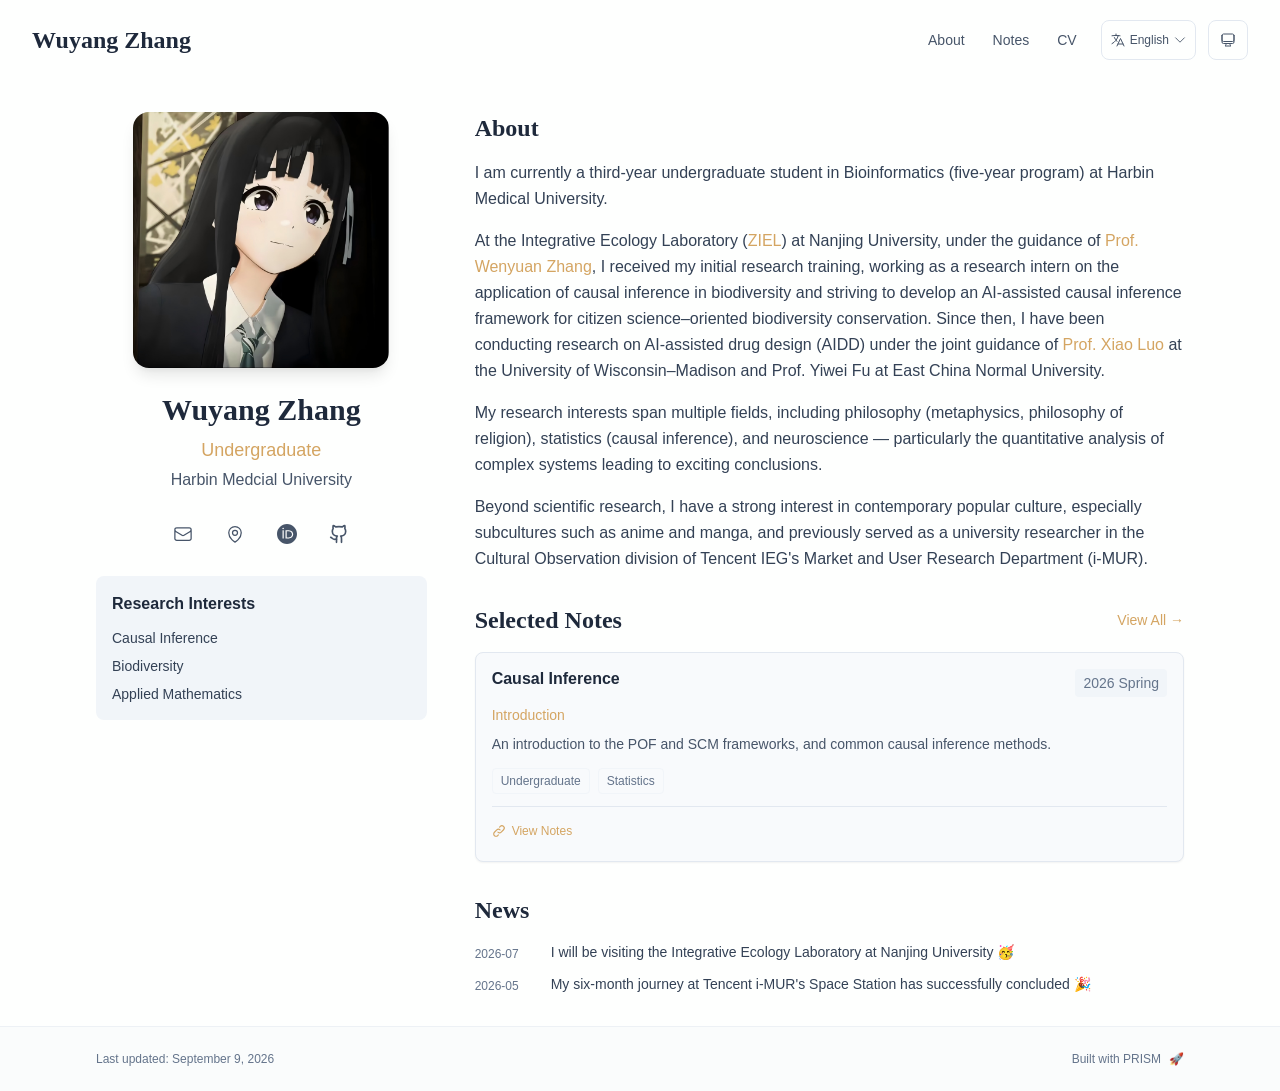
==== commit f8070d29: "Add Google Analytics 4 tracking" ====
--- a/index.html
+++ b/index.html
@@ -1,4 +1,4 @@
-<!DOCTYPE html><html lang="en" class="scroll-smooth"><head><meta charSet="utf-8"/><meta name="viewport" content="width=device-width, initial-scale=1"/><link rel="preload" as="image" href="/bio.png"/><link rel="stylesheet" href="/_next/static/css/55840b96568f2dbf.css" data-precedence="next"/><link rel="preload" as="script" fetchPriority="low" href="/_next/static/chunks/webpack-453cfa65acb2a8a8.js"/><script src="/_next/static/chunks/4bd1b696-70b6d399998de86a.js" async=""></script><script src="/_next/static/chunks/684-5aaa8290a129f299.js" async=""></script><script src="/_next/static/chunks/main-app-99e8c8202084f33f.js" async=""></script><script src="/_next/static/chunks/461-a9a5d7b05a71d978.js" async=""></script><script src="/_next/static/chunks/874-6cc630662f3664af.js" async=""></script><script src="/_next/static/chunks/291-e39730cc9327e39b.js" async=""></script><script src="/_next/static/chunks/app/layout-8273b04560fcf495.js" async=""></script><script src="/_next/static/chunks/178-595a94b9af1e67b5.js" async=""></script><script src="/_next/static/chunks/748-d096d200744a9fdd.js" async=""></script><script src="/_next/static/chunks/app/page-21c7cf80551a12f3.js" async=""></script><link rel="icon" href="/bio.png" type="image/svg+xml"/><link rel="dns-prefetch" href="https://jialeliu.com"/><link rel="preconnect" href="https://jialeliu.com" crossorigin=""/><link rel="preload" as="font" type="font/woff2" href="https://jialeliu.com/fonts/georgiab.woff2" crossorigin=""/><script>
+<!DOCTYPE html><html lang="en" class="scroll-smooth"><head><meta charSet="utf-8"/><meta name="viewport" content="width=device-width, initial-scale=1"/><link rel="preload" as="image" href="/bio.png"/><link rel="stylesheet" href="/_next/static/css/55840b96568f2dbf.css" data-precedence="next"/><link rel="preload" as="script" fetchPriority="low" href="/_next/static/chunks/webpack-453cfa65acb2a8a8.js"/><script src="/_next/static/chunks/4bd1b696-70b6d399998de86a.js" async=""></script><script src="/_next/static/chunks/684-5aaa8290a129f299.js" async=""></script><script src="/_next/static/chunks/main-app-99e8c8202084f33f.js" async=""></script><script src="/_next/static/chunks/461-a9a5d7b05a71d978.js" async=""></script><script src="/_next/static/chunks/874-6cc630662f3664af.js" async=""></script><script src="/_next/static/chunks/781-565f00b965bb18d8.js" async=""></script><script src="/_next/static/chunks/app/layout-55f086734425e70f.js" async=""></script><script src="/_next/static/chunks/178-595a94b9af1e67b5.js" async=""></script><script src="/_next/static/chunks/748-d096d200744a9fdd.js" async=""></script><script src="/_next/static/chunks/app/page-21c7cf80551a12f3.js" async=""></script><link rel="preload" href="https://www.googletagmanager.com/gtag/js?id=G-JT2E0VYDZC" as="script"/><link rel="icon" href="/bio.png" type="image/svg+xml"/><link rel="dns-prefetch" href="https://jialeliu.com"/><link rel="preconnect" href="https://jialeliu.com" crossorigin=""/><link rel="preload" as="font" type="font/woff2" href="https://jialeliu.com/fonts/georgiab.woff2" crossorigin=""/><script>
               try {
                 const theme = localStorage.getItem('theme-storage');
                 const parsed = theme ? JSON.parse(theme) : null;
@@ -59,7 +59,7 @@
       root.lang = 'en';
       root.setAttribute('data-locale', 'en');
     }
-  </script><title>Wuyang Zhang</title><meta name="description" content="PhD student at the University of Example."/><meta name="author" content="Wuyang Zhang"/><meta name="keywords" content="Wuyang Zhang,PhD,Research,Harbin Medcial University"/><meta name="creator" content="Wuyang Zhang"/><meta name="publisher" content="Wuyang Zhang"/><meta property="og:title" content="Wuyang Zhang"/><meta property="og:description" content="PhD student at the University of Example."/><meta property="og:site_name" content="Wuyang Zhang&#x27;s Academic Website"/><meta property="og:locale" content="en_US"/><meta property="og:type" content="website"/><meta name="twitter:card" content="summary"/><meta name="twitter:title" content="Wuyang Zhang"/><meta name="twitter:description" content="PhD student at the University of Example."/><link rel="icon" href="/bio.png"/><script>document.querySelectorAll('body link[rel="icon"], body link[rel="apple-touch-icon"]').forEach(el => document.head.appendChild(el))</script><script src="/_next/static/chunks/polyfills-42372ed130431b0a.js" noModule=""></script></head><body class="font-sans antialiased"><div style="visibility:hidden"><nav class="fixed top-0 left-0 right-0 z-50" data-headlessui-state=""><div class="transition-all duration-300 ease-out bg-transparent" style="transform:translateY(-100px)"><div class="max-w-7xl mx-auto px-4 sm:px-6 lg:px-8"><div class="flex justify-between items-center h-16 lg:h-20"><div class="flex-shrink-0" tabindex="0"><a class="text-xl lg:text-2xl font-serif font-semibold text-primary hover:text-accent transition-colors duration-200" href="/">Wuyang Zhang</a></div><div class="hidden lg:block"><div class="ml-10 flex items-center space-x-3"><div class="relative flex items-baseline space-x-1"><a data-nav-href="/" class="relative px-3 py-2 text-sm font-medium rounded-lg transition-colors duration-150 text-primary" href="/">About</a><a data-nav-href="/notes" class="relative px-3 py-2 text-sm font-medium rounded-lg transition-colors duration-150 text-neutral-600" href="/notes/">Notes</a><a data-nav-href="/cv" class="relative px-3 py-2 text-sm font-medium rounded-lg transition-colors duration-150 text-neutral-600" href="/cv/">CV</a></div><div class="flex items-center justify-center w-14 h-10 rounded-lg border border-neutral-200 dark:border-[rgba(148,163,184,0.24)] bg-background dark:bg-neutral-800"><div class="w-6 h-4 rounded bg-neutral-300 animate-pulse"></div></div><div class="flex items-center justify-center w-10 h-10 rounded-lg border border-neutral-200 dark:border-[rgba(148,163,184,0.24)] bg-background dark:bg-neutral-800"><div class="w-4 h-4 rounded-full bg-neutral-300 animate-pulse"></div></div></div></div><div class="lg:hidden flex items-center space-x-2"><div class="flex items-center justify-center w-14 h-10 rounded-lg border border-neutral-200 dark:border-[rgba(148,163,184,0.24)] bg-background dark:bg-neutral-800"><div class="w-6 h-4 rounded bg-neutral-300 animate-pulse"></div></div><div class="flex items-center justify-center w-10 h-10 rounded-lg border border-neutral-200 dark:border-[rgba(148,163,184,0.24)] bg-background dark:bg-neutral-800"><div class="w-4 h-4 rounded-full bg-neutral-300 animate-pulse"></div></div><button class="inline-flex items-center justify-center p-2 rounded-md text-neutral-600 hover:text-primary hover:bg-neutral-100 dark:hover:bg-neutral-800 focus:outline-none focus:ring-2 focus:ring-inset focus:ring-accent transition-colors duration-200" id="headlessui-disclosure-button-«R7pdb»" type="button" aria-expanded="false" data-headlessui-state=""><span class="sr-only">Open main menu</span><div><svg xmlns="http://www.w3.org/2000/svg" fill="none" viewBox="0 0 24 24" stroke-width="1.5" stroke="currentColor" aria-hidden="true" data-slot="icon" class="block h-6 w-6"><path stroke-linecap="round" stroke-linejoin="round" d="M3.75 6.75h16.5M3.75 12h16.5m-16.5 5.25h16.5"></path></svg></div></button></div></div></div></div></nav><main class="min-h-screen pt-16 lg:pt-20"><div class="max-w-6xl mx-auto px-4 sm:px-6 lg:px-8 py-8 bg-background min-h-screen"><div class="grid grid-cols-1 lg:grid-cols-3 gap-12"><div class="lg:col-span-1"><div class="sticky top-8" style="opacity:0;transform:translateY(20px)"><div class="w-64 h-64 mx-auto mb-6 rounded-2xl overflow-hidden shadow-lg hover:shadow-xl transition-all duration-200 hover:scale-105"><img alt="Wuyang Zhang" width="256" height="256" decoding="async" data-nimg="1" class="w-full h-full object-cover object-[32%_center]" style="color:transparent" src="/bio.png"/></div><div class="text-center mb-6"><h1 class="text-3xl font-serif font-bold text-primary mb-2">Wuyang Zhang</h1><p class="text-lg text-accent font-medium mb-1">Undergraduate</p><p class="text-neutral-600 mb-2">Harbin Medcial University</p></div><div class="flex flex-wrap justify-center gap-3 sm:gap-4 mb-6 relative px-2"><div class="relative"><button class="p-2 sm:p-2 transition-colors duration-200 text-neutral-600 dark:text-neutral-400 hover:text-accent" aria-label="Email"><svg xmlns="http://www.w3.org/2000/svg" fill="none" viewBox="0 0 24 24" stroke-width="1.5" stroke="currentColor" aria-hidden="true" data-slot="icon" class="h-5 w-5"><path stroke-linecap="round" stroke-linejoin="round" d="M21.75 6.75v10.5a2.25 2.25 0 0 1-2.25 2.25h-15a2.25 2.25 0 0 1-2.25-2.25V6.75m19.5 0A2.25 2.25 0 0 0 19.5 4.5h-15a2.25 2.25 0 0 0-2.25 2.25m19.5 0v.243a2.25 2.25 0 0 1-1.07 1.916l-7.5 4.615a2.25 2.25 0 0 1-2.36 0L3.32 8.91a2.25 2.25 0 0 1-1.07-1.916V6.75"></path></svg></button></div><div class="relative"><button class="p-2 sm:p-2 transition-colors duration-200 text-neutral-600 dark:text-neutral-400 hover:text-accent" aria-label="Location"><svg xmlns="http://www.w3.org/2000/svg" fill="none" viewBox="0 0 24 24" stroke-width="1.5" stroke="currentColor" aria-hidden="true" data-slot="icon" class="h-5 w-5"><path stroke-linecap="round" stroke-linejoin="round" d="M15 10.5a3 3 0 1 1-6 0 3 3 0 0 1 6 0Z"></path><path stroke-linecap="round" stroke-linejoin="round" d="M19.5 10.5c0 7.142-7.5 11.25-7.5 11.25S4.5 17.642 4.5 10.5a7.5 7.5 0 1 1 15 0Z"></path></svg></button></div><a href="https://orcid.org/0009-0001-8119-7524" target="_blank" rel="noopener noreferrer" class="p-2 sm:p-2 text-neutral-600 dark:text-neutral-400 hover:text-accent transition-colors duration-200" aria-label="ORCID"><svg viewBox="0 0 24 24" fill="currentColor" class="h-5 w-5" xmlns="http://www.w3.org/2000/svg"><path d="M12 0C5.372 0 0 5.372 0 12s5.372 12 12 12 12-5.372 12-12S18.628 0 12 0zM7.369 4.378c.525 0 .947.431.947.947s-.422.947-.947.947a.95.95 0 0 1-.947-.947c0-.525.422-.947.947-.947zm-.722 3.038h1.444v10.041H6.647V7.416zm3.562 0h3.9c3.712 0 5.344 2.653 5.344 5.025 0 2.578-2.016 5.025-5.325 5.025h-3.919V7.416zm1.444 1.303v7.444h2.297c3.272 0 4.022-2.484 4.022-3.722 0-2.016-1.284-3.722-4.097-3.722h-2.222z"></path></svg></a><a href="https://github.com/Gloridew" target="_blank" rel="noopener noreferrer" class="p-2 sm:p-2 text-neutral-600 dark:text-neutral-400 hover:text-accent transition-colors duration-200" aria-label="GitHub"><svg xmlns="http://www.w3.org/2000/svg" width="24" height="24" viewBox="0 0 24 24" fill="none" stroke="currentColor" stroke-width="2" stroke-linecap="round" stroke-linejoin="round" class="lucide lucide-github h-5 w-5" aria-hidden="true"><path d="M15 22v-4a4.8 4.8 0 0 0-1-3.5c3 0 6-2 6-5.5.08-1.25-.27-2.48-1-3.5.28-1.15.28-2.35 0-3.5 0 0-1 0-3 1.5-2.64-.5-5.36-.5-8 0C6 2 5 2 5 2c-.3 1.15-.3 2.35 0 3.5A5.403 5.403 0 0 0 4 9c0 3.5 3 5.5 6 5.5-.39.49-.68 1.05-.85 1.65-.17.6-.22 1.23-.15 1.85v4"></path><path d="M9 18c-4.51 2-5-2-7-2"></path></svg></a></div><div class="bg-neutral-100 dark:bg-neutral-800 rounded-lg p-4 mb-6 hover:shadow-lg transition-all duration-200 hover:scale-[1.02]"><h3 class="font-semibold text-primary mb-3">Research Interests</h3><div class="space-y-2 text-sm text-neutral-700 dark:text-neutral-500"><div>Causal Inference</div><div>Biodiversity</div><div>Applied Mathematics</div></div></div></div></div><div class="lg:col-span-2 space-y-8"><section id="about" class="scroll-mt-24 space-y-8"><section style="opacity:0;transform:translateY(20px)"><h2 class="text-2xl font-serif font-bold text-primary mb-4">About</h2><div class="text-neutral-700 dark:text-neutral-600 leading-relaxed"><p class="mb-4 last:mb-0">I am currently a third-year undergraduate student in Bioinformatics (five-year program) at Harbin Medical University.</p>
+  </script><title>Wuyang Zhang</title><meta name="description" content="PhD student at the University of Example."/><meta name="author" content="Wuyang Zhang"/><meta name="keywords" content="Wuyang Zhang,PhD,Research,Harbin Medcial University"/><meta name="creator" content="Wuyang Zhang"/><meta name="publisher" content="Wuyang Zhang"/><meta property="og:title" content="Wuyang Zhang"/><meta property="og:description" content="PhD student at the University of Example."/><meta property="og:site_name" content="Wuyang Zhang&#x27;s Academic Website"/><meta property="og:locale" content="en_US"/><meta property="og:type" content="website"/><meta name="twitter:card" content="summary"/><meta name="twitter:title" content="Wuyang Zhang"/><meta name="twitter:description" content="PhD student at the University of Example."/><link rel="icon" href="/bio.png"/><script>document.querySelectorAll('body link[rel="icon"], body link[rel="apple-touch-icon"]').forEach(el => document.head.appendChild(el))</script><script src="/_next/static/chunks/polyfills-42372ed130431b0a.js" noModule=""></script></head><body class="font-sans antialiased"><div style="visibility:hidden"><nav class="fixed top-0 left-0 right-0 z-50" data-headlessui-state=""><div class="transition-all duration-300 ease-out bg-transparent" style="transform:translateY(-100px)"><div class="max-w-7xl mx-auto px-4 sm:px-6 lg:px-8"><div class="flex justify-between items-center h-16 lg:h-20"><div class="flex-shrink-0" tabindex="0"><a class="text-xl lg:text-2xl font-serif font-semibold text-primary hover:text-accent transition-colors duration-200" href="/">Wuyang Zhang</a></div><div class="hidden lg:block"><div class="ml-10 flex items-center space-x-3"><div class="relative flex items-baseline space-x-1"><a data-nav-href="/" class="relative px-3 py-2 text-sm font-medium rounded-lg transition-colors duration-150 text-primary" href="/">About</a><a data-nav-href="/notes" class="relative px-3 py-2 text-sm font-medium rounded-lg transition-colors duration-150 text-neutral-600" href="/notes/">Notes</a><a data-nav-href="/cv" class="relative px-3 py-2 text-sm font-medium rounded-lg transition-colors duration-150 text-neutral-600" href="/cv/">CV</a></div><div class="flex items-center justify-center w-14 h-10 rounded-lg border border-neutral-200 dark:border-[rgba(148,163,184,0.24)] bg-background dark:bg-neutral-800"><div class="w-6 h-4 rounded bg-neutral-300 animate-pulse"></div></div><div class="flex items-center justify-center w-10 h-10 rounded-lg border border-neutral-200 dark:border-[rgba(148,163,184,0.24)] bg-background dark:bg-neutral-800"><div class="w-4 h-4 rounded-full bg-neutral-300 animate-pulse"></div></div></div></div><div class="lg:hidden flex items-center space-x-2"><div class="flex items-center justify-center w-14 h-10 rounded-lg border border-neutral-200 dark:border-[rgba(148,163,184,0.24)] bg-background dark:bg-neutral-800"><div class="w-6 h-4 rounded bg-neutral-300 animate-pulse"></div></div><div class="flex items-center justify-center w-10 h-10 rounded-lg border border-neutral-200 dark:border-[rgba(148,163,184,0.24)] bg-background dark:bg-neutral-800"><div class="w-4 h-4 rounded-full bg-neutral-300 animate-pulse"></div></div><button class="inline-flex items-center justify-center p-2 rounded-md text-neutral-600 hover:text-primary hover:bg-neutral-100 dark:hover:bg-neutral-800 focus:outline-none focus:ring-2 focus:ring-inset focus:ring-accent transition-colors duration-200" id="headlessui-disclosure-button-«Rv5lb»" type="button" aria-expanded="false" data-headlessui-state=""><span class="sr-only">Open main menu</span><div><svg xmlns="http://www.w3.org/2000/svg" fill="none" viewBox="0 0 24 24" stroke-width="1.5" stroke="currentColor" aria-hidden="true" data-slot="icon" class="block h-6 w-6"><path stroke-linecap="round" stroke-linejoin="round" d="M3.75 6.75h16.5M3.75 12h16.5m-16.5 5.25h16.5"></path></svg></div></button></div></div></div></div></nav><main class="min-h-screen pt-16 lg:pt-20"><div class="max-w-6xl mx-auto px-4 sm:px-6 lg:px-8 py-8 bg-background min-h-screen"><div class="grid grid-cols-1 lg:grid-cols-3 gap-12"><div class="lg:col-span-1"><div class="sticky top-8" style="opacity:0;transform:translateY(20px)"><div class="w-64 h-64 mx-auto mb-6 rounded-2xl overflow-hidden shadow-lg hover:shadow-xl transition-all duration-200 hover:scale-105"><img alt="Wuyang Zhang" width="256" height="256" decoding="async" data-nimg="1" class="w-full h-full object-cover object-[32%_center]" style="color:transparent" src="/bio.png"/></div><div class="text-center mb-6"><h1 class="text-3xl font-serif font-bold text-primary mb-2">Wuyang Zhang</h1><p class="text-lg text-accent font-medium mb-1">Undergraduate</p><p class="text-neutral-600 mb-2">Harbin Medcial University</p></div><div class="flex flex-wrap justify-center gap-3 sm:gap-4 mb-6 relative px-2"><div class="relative"><button class="p-2 sm:p-2 transition-colors duration-200 text-neutral-600 dark:text-neutral-400 hover:text-accent" aria-label="Email"><svg xmlns="http://www.w3.org/2000/svg" fill="none" viewBox="0 0 24 24" stroke-width="1.5" stroke="currentColor" aria-hidden="true" data-slot="icon" class="h-5 w-5"><path stroke-linecap="round" stroke-linejoin="round" d="M21.75 6.75v10.5a2.25 2.25 0 0 1-2.25 2.25h-15a2.25 2.25 0 0 1-2.25-2.25V6.75m19.5 0A2.25 2.25 0 0 0 19.5 4.5h-15a2.25 2.25 0 0 0-2.25 2.25m19.5 0v.243a2.25 2.25 0 0 1-1.07 1.916l-7.5 4.615a2.25 2.25 0 0 1-2.36 0L3.32 8.91a2.25 2.25 0 0 1-1.07-1.916V6.75"></path></svg></button></div><div class="relative"><button class="p-2 sm:p-2 transition-colors duration-200 text-neutral-600 dark:text-neutral-400 hover:text-accent" aria-label="Location"><svg xmlns="http://www.w3.org/2000/svg" fill="none" viewBox="0 0 24 24" stroke-width="1.5" stroke="currentColor" aria-hidden="true" data-slot="icon" class="h-5 w-5"><path stroke-linecap="round" stroke-linejoin="round" d="M15 10.5a3 3 0 1 1-6 0 3 3 0 0 1 6 0Z"></path><path stroke-linecap="round" stroke-linejoin="round" d="M19.5 10.5c0 7.142-7.5 11.25-7.5 11.25S4.5 17.642 4.5 10.5a7.5 7.5 0 1 1 15 0Z"></path></svg></button></div><a href="https://orcid.org/0009-0001-8119-7524" target="_blank" rel="noopener noreferrer" class="p-2 sm:p-2 text-neutral-600 dark:text-neutral-400 hover:text-accent transition-colors duration-200" aria-label="ORCID"><svg viewBox="0 0 24 24" fill="currentColor" class="h-5 w-5" xmlns="http://www.w3.org/2000/svg"><path d="M12 0C5.372 0 0 5.372 0 12s5.372 12 12 12 12-5.372 12-12S18.628 0 12 0zM7.369 4.378c.525 0 .947.431.947.947s-.422.947-.947.947a.95.95 0 0 1-.947-.947c0-.525.422-.947.947-.947zm-.722 3.038h1.444v10.041H6.647V7.416zm3.562 0h3.9c3.712 0 5.344 2.653 5.344 5.025 0 2.578-2.016 5.025-5.325 5.025h-3.919V7.416zm1.444 1.303v7.444h2.297c3.272 0 4.022-2.484 4.022-3.722 0-2.016-1.284-3.722-4.097-3.722h-2.222z"></path></svg></a><a href="https://github.com/Gloridew" target="_blank" rel="noopener noreferrer" class="p-2 sm:p-2 text-neutral-600 dark:text-neutral-400 hover:text-accent transition-colors duration-200" aria-label="GitHub"><svg xmlns="http://www.w3.org/2000/svg" width="24" height="24" viewBox="0 0 24 24" fill="none" stroke="currentColor" stroke-width="2" stroke-linecap="round" stroke-linejoin="round" class="lucide lucide-github h-5 w-5" aria-hidden="true"><path d="M15 22v-4a4.8 4.8 0 0 0-1-3.5c3 0 6-2 6-5.5.08-1.25-.27-2.48-1-3.5.28-1.15.28-2.35 0-3.5 0 0-1 0-3 1.5-2.64-.5-5.36-.5-8 0C6 2 5 2 5 2c-.3 1.15-.3 2.35 0 3.5A5.403 5.403 0 0 0 4 9c0 3.5 3 5.5 6 5.5-.39.49-.68 1.05-.85 1.65-.17.6-.22 1.23-.15 1.85v4"></path><path d="M9 18c-4.51 2-5-2-7-2"></path></svg></a></div><div class="bg-neutral-100 dark:bg-neutral-800 rounded-lg p-4 mb-6 hover:shadow-lg transition-all duration-200 hover:scale-[1.02]"><h3 class="font-semibold text-primary mb-3">Research Interests</h3><div class="space-y-2 text-sm text-neutral-700 dark:text-neutral-500"><div>Causal Inference</div><div>Biodiversity</div><div>Applied Mathematics</div></div></div></div></div><div class="lg:col-span-2 space-y-8"><section id="about" class="scroll-mt-24 space-y-8"><section style="opacity:0;transform:translateY(20px)"><h2 class="text-2xl font-serif font-bold text-primary mb-4">About</h2><div class="text-neutral-700 dark:text-neutral-600 leading-relaxed"><p class="mb-4 last:mb-0">I am currently a third-year undergraduate student in Bioinformatics (five-year program) at Harbin Medical University.</p>
 <p class="mb-4 last:mb-0">At the Integrative Ecology Laboratory (<a href="https://wenyuanzhang.com" node="[object Object]" target="_blank" rel="noopener noreferrer" class="text-accent font-medium transition-all duration-200 rounded hover:bg-accent/10 hover:shadow-sm">ZIEL</a>) at Nanjing University, under the guidance of <a href="https://wenyuanzhang.com" node="[object Object]" target="_blank" rel="noopener noreferrer" class="text-accent font-medium transition-all duration-200 rounded hover:bg-accent/10 hover:shadow-sm">Prof. Wenyuan Zhang</a>, I received my initial research training, working as a research intern on the application of causal inference in biodiversity and striving to develop an AI-assisted causal inference framework for citizen science–oriented biodiversity conservation. Since then, I have been conducting research on AI-assisted drug design (AIDD) under the joint guidance of <a href="https://luoxiao12.github.io/" node="[object Object]" target="_blank" rel="noopener noreferrer" class="text-accent font-medium transition-all duration-200 rounded hover:bg-accent/10 hover:shadow-sm">Prof. Xiao Luo</a> at the University of Wisconsin–Madison and Prof. Yiwei Fu at East China Normal University.</p>
 <p class="mb-4 last:mb-0">My research interests span multiple fields, including philosophy (metaphysics, philosophy of religion), statistics (causal inference), and neuroscience — particularly the quantitative analysis of complex systems leading to exciting conclusions.</p>
-<p class="mb-4 last:mb-0">Beyond scientific research, I have a strong interest in contemporary popular culture, especially subcultures such as anime and manga, and previously served as a university researcher in the Cultural Observation division of Tencent IEG&#x27;s Market and User Research Department (i-MUR).</p></div></section><section style="opacity:0;transform:translateY(20px)"><div class="flex items-center justify-between mb-4"><h2 class="text-2xl font-serif font-bold text-primary">Selected Notes</h2><a class="text-accent hover:text-accent-dark text-sm font-medium transition-all duration-200 rounded hover:bg-accent/10 hover:shadow-sm" href="/notes/">View All<!-- --> →</a></div><div class="space-y-4"><div class="bg-neutral-50 dark:bg-neutral-800 p-4 rounded-lg shadow-sm border border-neutral-200 dark:border-[rgba(148,163,184,0.24)] hover:shadow-lg transition-all duration-200 hover:scale-[1.02]" style="opacity:0;transform:translateY(20px)"><div class="flex justify-between items-start mb-2"><h3 class="font-semibold text-primary leading-tight">Causal Inference</h3><span class="text-sm text-neutral-500 font-medium bg-neutral-100 dark:bg-neutral-800 px-2 py-1 rounded ml-2 shrink-0">2026 Spring</span></div><p class="text-sm text-accent font-medium mb-2">Introduction</p><div class="text-sm text-neutral-600 dark:text-neutral-500 leading-relaxed line-clamp-3"><p class="mb-3 last:mb-0">An introduction to the POF and SCM frameworks, and common causal inference methods.</p></div><div class="flex flex-wrap gap-2 mt-3"><span class="text-xs text-neutral-500 bg-neutral-50 dark:bg-neutral-800/50 px-2 py-1 rounded border border-neutral-100 dark:border-neutral-800">Undergraduate</span><span class="text-xs text-neutral-500 bg-neutral-50 dark:bg-neutral-800/50 px-2 py-1 rounded border border-neutral-100 dark:border-neutral-800">Statistics</span></div><div class="mt-3 pt-3 border-t border-neutral-200 dark:border-[rgba(148,163,184,0.16)]"><a href="https://drive.google.com/file/d/1H-NhKvjM-PzD1nAyXTvztYfgsQd-P7fM/view?usp=drive_link" target="_blank" rel="noopener noreferrer" class="inline-flex items-center gap-1.5 text-xs text-accent hover:text-accent-dark font-medium transition-all duration-200 rounded hover:bg-accent/10 px-2 py-1 -ml-2"><svg class="w-3.5 h-3.5" fill="none" viewBox="0 0 24 24" stroke="currentColor" stroke-width="2"><path stroke-linecap="round" stroke-linejoin="round" d="M13.828 10.172a4 4 0 00-5.656 0l-4 4a4 4 0 105.656 5.656l1.102-1.101m-.758-4.899a4 4 0 005.656 0l4-4a4 4 0 00-5.656-5.656l-1.1 1.1"></path></svg>View Notes</a></div></div></div></section><section style="opacity:0;transform:translateY(20px)"><h2 class="text-2xl font-serif font-bold text-primary mb-4">News</h2><div class="space-y-3"><div class="flex items-start space-x-3"><span class="text-xs text-neutral-500 mt-1 w-16 flex-shrink-0">2026-07</span><p class="text-sm text-neutral-700">I will be visiting the Integrative Ecology Laboratory at Nanjing University 🥳</p></div><div class="flex items-start space-x-3"><span class="text-xs text-neutral-500 mt-1 w-16 flex-shrink-0">2026-05</span><p class="text-sm text-neutral-700">My six-month journey at Tencent i-MUR&#x27;s Space Station has successfully concluded 🎉</p></div></div></section></section></div></div></div><!--$--><!--/$--><!--$--><!--/$--></main><footer class="border-t border-neutral-200/50 bg-neutral-50/50 dark:bg-neutral-900/50 dark:border-neutral-700/50"><div class="max-w-6xl mx-auto px-4 sm:px-6 lg:px-8 py-6"><div class="flex flex-col sm:flex-row justify-between items-center gap-2"><p class="text-xs text-neutral-500">Last updated<!-- -->: <!-- -->September 9, 2026</p><p class="text-xs text-neutral-500 flex items-center"><a href="https://github.com/xyjoey/PRISM" target="_blank" rel="noopener noreferrer">Built with PRISM</a><span class="ml-2">🚀</span></p></div></div></footer></div><script src="/_next/static/chunks/webpack-453cfa65acb2a8a8.js" async=""></script><script>(self.__next_f=self.__next_f||[]).push([0])</script><script>self.__next_f.push([1,"1:\"$Sreact.fragment\"\n3:I[3719,[\"461\",\"static/chunks/461-a9a5d7b05a71d978.js\",\"874\",\"static/chunks/874-6cc630662f3664af.js\",\"291\",\"static/chunks/291-e39730cc9327e39b.js\",\"177\",\"static/chunks/app/layout-8273b04560fcf495.js\"],\"ThemeProvider\"]\n4:I[310,[\"461\",\"static/chunks/461-a9a5d7b05a71d978.js\",\"874\",\"static/chunks/874-6cc630662f3664af.js\",\"291\",\"static/chunks/291-e39730cc9327e39b.js\",\"177\",\"static/chunks/app/layout-8273b04560fcf495.js\"],\"LocaleProvider\"]\n5:I[4574,[\"461\",\"static/chunks/461-a9a5d7b05a71d978.js\",\"874\",\"static/chunks/874-6cc630662f3664af.js\",\"291\",\"static/chunks/291-e39730cc9327e39b.js\",\"177\",\"static/chunks/app/layout-8273b04560fcf495.js\"],\"default\"]\n6:I[7555,[],\"\"]\n7:I[1295,[],\"\"]\n8:I[2548,[\"461\",\"static/chunks/461-a9a5d7b05a71d978.js\",\"874\",\"static/chunks/874-6cc630662f3664af.js\",\"291\",\"static/chunks/291-e39730cc9327e39b.js\",\"177\",\"static/chunks/app/layout-8273b04560fcf495.js\"],\"default\"]\n9:I[2983,[\"461\",\"static/chunks/461-a9a5d7b05a71d978.js\",\"178\",\"static/chunks/178-595a94b9af1e67b5.js\",\"874\",\"static/chunks/874-6cc630662f3664af.js\",\"748\",\"static/chunks/748-d096d200744a9fdd.js\",\"974\",\"static/chunks/app/page-21c7cf80551a12f3.js\"],\"default\"]\nb:I[9665,[],\"MetadataBoundary\"]\nd:I[9665,[],\"OutletBoundary\"]\n10:I[4911,[],\"AsyncMetadataOutlet\"]\n12:I[9665,[],\"ViewportBoundary\"]\n14:I[6614,[],\"\"]\n:HL[\"/_next/static/css/55840b96568f2dbf.css\",\"style\"]\n2:T5d8,\n    try {\n      const cfg = {\"enabled\":true,\"locales\":[\"zh\",\"en\"],\"defaultLocale\":\"en\",\"mode\":\"auto\",\"fixedLocale\":\"en\",\"persist\":true,\"switcher\":true,\"labels\":{\"zh\":\"Chinese\",\"en\":\"English\"}};\n      const storageKey = 'locale-storage';\n      const normalize = (value) =\u003e typeof value === 'string' ? value.trim().replace('_', '-').toLowerCase() : '';\n      const matchLocale = (candidate) =\u003e {\n        const normalized = normalize(candidate);\n        if (!normalized) return null;\n        if (cfg.locales.includes(normalized)) return normalized;\n        const language = normalized.split('-')[0];\n        if (cfg.locales.includes(language)) return language;\n      "])</script><script>self.__next_f.push([1,"  return null;\n      };\n\n      let resolved = null;\n\n      if (!cfg.enabled) {\n        resolved = cfg.defaultLocale;\n      } else if (cfg.persist) {\n        resolved = matchLocale(localStorage.getItem(storageKey));\n      }\n\n      if (!resolved) {\n        if (cfg.mode === 'fixed') {\n          resolved = cfg.fixedLocale;\n        } else {\n          resolved = matchLocale(navigator.language);\n        }\n      }\n\n      if (!resolved) {\n        resolved = cfg.defaultLocale;\n      }\n\n      const root = document.documentElement;\n      root.lang = resolved;\n      root.setAttribute('data-locale', resolved);\n\n      if (cfg.persist) {\n        localStorage.setItem(storageKey, resolved);\n      }\n    } catch (e) {\n      const root = document.documentElement;\n      root.lang = 'en';\n      root.setAttribute('data-locale', 'en');\n    }\n  a:T520,I am currently a third-year undergraduate student in Bioinformatics (five-year program) at Harbin Medical University.\n\nAt the Integrative Ecology Laboratory ([ZIEL](https://wenyuanzhang.com)) at Nanjing University, under the guidance of [Prof. Wenyuan Zhang](https://wenyuanzhang.com), I received my initial research training, working as a research intern on the application of causal inference in biodiversity and striving to develop an AI-assisted causal inference framework for citizen science–oriented biodiversity conservation. Since then, I have been conducting research on AI-assisted drug design (AIDD) under the joint guidance of [Prof. Xiao Luo](https://luoxiao12.github.io/) at the University of Wisconsin–Madison and Prof. Yiwei Fu at East China Normal University.\n\nMy research interests span multiple fields, including philosophy (metaphysics, philosophy of religion), statistics (causal inference), and neuroscience — particularly the quantitative analysis of complex systems leading to exciting conclusions.\n\nBeyond scientific research, I have a strong interest in contemporary popular culture, especially subcultures such as anime and manga, and previously served as a university research"])</script><script>self.__next_f.push([1,"er in the Cultural Observation division of Tencent IEG's Market and User Research Department (i-MUR).\n"])</script><script>self.__next_f.push([1,"0:{\"P\":null,\"b\":\"V48h-CDiXYPkqe6DTfiq2\",\"p\":\"\",\"c\":[\"\",\"\"],\"i\":false,\"f\":[[[\"\",{\"children\":[\"__PAGE__\",{}]},\"$undefined\",\"$undefined\",true],[\"\",[\"$\",\"$1\",\"c\",{\"children\":[[[\"$\",\"link\",\"0\",{\"rel\":\"stylesheet\",\"href\":\"/_next/static/css/55840b96568f2dbf.css\",\"precedence\":\"next\",\"crossOrigin\":\"$undefined\",\"nonce\":\"$undefined\"}]],[\"$\",\"html\",null,{\"lang\":\"en\",\"className\":\"scroll-smooth\",\"suppressHydrationWarning\":true,\"children\":[[\"$\",\"head\",null,{\"children\":[[\"$\",\"link\",null,{\"rel\":\"icon\",\"href\":\"/bio.png\",\"type\":\"image/svg+xml\"}],[\"$\",\"link\",null,{\"rel\":\"dns-prefetch\",\"href\":\"https://jialeliu.com\"}],[\"$\",\"link\",null,{\"rel\":\"preconnect\",\"href\":\"https://jialeliu.com\",\"crossOrigin\":\"\"}],[\"$\",\"link\",null,{\"rel\":\"preload\",\"as\":\"font\",\"type\":\"font/woff2\",\"href\":\"https://jialeliu.com/fonts/georgiab.woff2\",\"crossOrigin\":\"\"}],[\"$\",\"script\",null,{\"dangerouslySetInnerHTML\":{\"__html\":\"\\n              try {\\n                const theme = localStorage.getItem('theme-storage');\\n                const parsed = theme ? JSON.parse(theme) : null;\\n                const setting = parsed?.state?.theme || 'system';\\n                const prefersDark = typeof window !== 'undefined' \u0026\u0026 window.matchMedia \u0026\u0026 window.matchMedia('(prefers-color-scheme: dark)').matches;\\n                const effective = setting === 'dark' ? 'dark' : (setting === 'light' ? 'light' : (prefersDark ? 'dark' : 'light'));\\n                var root = document.documentElement;\\n                root.classList.add(effective);\\n                root.setAttribute('data-theme', effective);\\n              } catch (e) {\\n                var root = document.documentElement;\\n                root.classList.add('light');\\n                root.setAttribute('data-theme', 'light');\\n              }\\n            \"}}],[\"$\",\"script\",null,{\"dangerouslySetInnerHTML\":{\"__html\":\"$2\"}}]]}],[\"$\",\"body\",null,{\"className\":\"font-sans antialiased\",\"children\":[\"$\",\"$L3\",null,{\"children\":[\"$\",\"$L4\",null,{\"config\":{\"enabled\":true,\"locales\":[\"zh\",\"en\"],\"defaultLocale\":\"en\",\"mode\":\"auto\",\"fixedLocale\":\"en\",\"persist\":true,\"switcher\":true,\"labels\":{\"zh\":\"Chinese\",\"en\":\"English\"}},\"children\":[[\"$\",\"$L5\",null,{\"items\":[{\"title\":\"About\",\"type\":\"page\",\"target\":\"about\",\"href\":\"/\"},{\"title\":\"Notes\",\"type\":\"page\",\"target\":\"notes\",\"href\":\"/notes\"},{\"title\":\"CV\",\"type\":\"page\",\"target\":\"cv\",\"href\":\"/cv\"}],\"siteTitle\":\"Wuyang Zhang\",\"enableOnePageMode\":false,\"i18n\":\"$0:f:0:1:1:props:children:1:props:children:1:props:children:props:children:props:config\",\"itemsByLocale\":{\"zh\":[{\"title\":\"关于我\",\"type\":\"page\",\"target\":\"about\",\"href\":\"/\"},{\"title\":\"笔记\",\"type\":\"page\",\"target\":\"notes\",\"href\":\"/notes\"},{\"title\":\"简历\",\"type\":\"page\",\"target\":\"cv\",\"href\":\"/cv\"}],\"en\":[{\"title\":\"About\",\"type\":\"page\",\"target\":\"about\",\"href\":\"/\"},{\"title\":\"Notes\",\"type\":\"page\",\"target\":\"notes\",\"href\":\"/notes\"},{\"title\":\"CV\",\"type\":\"page\",\"target\":\"cv\",\"href\":\"/cv\"}]},\"siteTitleByLocale\":{\"zh\":\"张武阳\",\"en\":\"Wuyang Zhang\"}}],[\"$\",\"main\",null,{\"className\":\"min-h-screen pt-16 lg:pt-20\",\"children\":[\"$\",\"$L6\",null,{\"parallelRouterKey\":\"children\",\"error\":\"$undefined\",\"errorStyles\":\"$undefined\",\"errorScripts\":\"$undefined\",\"template\":[\"$\",\"$L7\",null,{}],\"templateStyles\":\"$undefined\",\"templateScripts\":\"$undefined\",\"notFound\":[[[\"$\",\"title\",null,{\"children\":\"404: This page could not be found.\"}],[\"$\",\"div\",null,{\"style\":{\"fontFamily\":\"system-ui,\\\"Segoe UI\\\",Roboto,Helvetica,Arial,sans-serif,\\\"Apple Color Emoji\\\",\\\"Segoe UI Emoji\\\"\",\"height\":\"100vh\",\"textAlign\":\"center\",\"display\":\"flex\",\"flexDirection\":\"column\",\"alignItems\":\"center\",\"justifyContent\":\"center\"},\"children\":[\"$\",\"div\",null,{\"children\":[[\"$\",\"style\",null,{\"dangerouslySetInnerHTML\":{\"__html\":\"body{color:#000;background:#fff;margin:0}.next-error-h1{border-right:1px solid rgba(0,0,0,.3)}@media (prefers-color-scheme:dark){body{color:#fff;background:#000}.next-error-h1{border-right:1px solid rgba(255,255,255,.3)}}\"}}],[\"$\",\"h1\",null,{\"className\":\"next-error-h1\",\"style\":{\"display\":\"inline-block\",\"margin\":\"0 20px 0 0\",\"padding\":\"0 23px 0 0\",\"fontSize\":24,\"fontWeight\":500,\"verticalAlign\":\"top\",\"lineHeight\":\"49px\"},\"children\":404}],[\"$\",\"div\",null,{\"style\":{\"display\":\"inline-block\"},\"children\":[\"$\",\"h2\",null,{\"style\":{\"fontSize\":14,\"fontWeight\":400,\"lineHeight\":\"49px\",\"margin\":0},\"children\":\"This page could not be found.\"}]}]]}]}]],[]],\"forbidden\":\"$undefined\",\"unauthorized\":\"$undefined\"}]}],[\"$\",\"$L8\",null,{\"lastUpdated\":\"September 9, 2026\",\"lastUpdatedByLocale\":{\"zh\":\"2026年9月9日\",\"en\":\"September 9, 2026\"},\"defaultLocale\":\"en\"}]]}]}]}]]}]]}],{\"children\":[\"__PAGE__\",[\"$\",\"$1\",\"c\",{\"children\":[[\"$\",\"$L9\",null,{\"dataByLocale\":{\"zh\":{\"author\":{\"name\":\"张武阳\",\"title\":\"本科生\",\"institution\":\"哈尔滨医科大学\",\"avatar\":\"/bio.png\"},\"social\":{\"email\":\"zhangwy1223@gmail.com\",\"location\":\"中国，哈尔滨\",\"location_details\":[\"中国，哈尔滨\"],\"orcid\":\"https://orcid.org/0009-0001-8119-7524\",\"github\":\"https://github.com/Gloridew\"},\"features\":{\"enable_likes\":false,\"enable_one_page_mode\":false},\"enableOnePageMode\":false,\"researchInterests\":[\"因果推断\",\"生物多样性\",\"应用数学\"],\"pagesToShow\":[{\"type\":\"about\",\"id\":\"about\",\"sections\":[{\"id\":\"about\",\"type\":\"markdown\",\"source\":\"bio.md\",\"title\":\"关于我\",\"content\":\"我目前就读于哈尔滨医科大学生物信息学（五年制）本科三年级。\\r\\n\\r\\n在南京大学整合生态学实验室（[ZIEL](https://wenyuanzhang.com)），在[张文远教授](https://wenyuanzhang.com)的指导下，我接受了最初的科研训练，作为研究实习生进行因果推断在生物多样性中应用的研究，为开发面向公民科学的AI辅助的生物多样性保护因果推断框架而努力。此后，我在美国威斯康星大学麦迪逊分校的[罗霄教授](https://luoxiao12.github.io/)和华东师范大学付艺伟教授的联合指导下进行AI辅助药物设计（AIDD）的研究。\\r\\n\\r\\n我对研究的兴趣涵盖多个领域，包括哲学（形而上学、宗教哲学）、统计学（因果推断）、脑科学等，尤其是对复杂系统进行定量分析从而得出激动人心的结论。\\r\\n\\r\\n在科学研究以外，我对当代流行文化，特别是二次元等亚文化有着浓厚的兴趣，曾担任腾讯IEG事业群市场与用户研究部（i-MUR）文化观察方向高校研究员。\\r\\n\"},{\"id\":\"notes\",\"type\":\"cards\",\"title\":\"学习笔记\",\"source\":\"notes.toml\",\"filter\":\"selected\",\"limit\":1,\"cards\":[{\"title\":\"因果推断\",\"subtitle\":\"入门\",\"date\":\"2026春\",\"content\":\"POF与SCM框架及常用因果推断方法介绍\",\"tags\":[\"本科生\",\"统计学\"],\"selected\":true,\"link\":\"https://drive.google.com/file/d/1H-NhKvjM-PzD1nAyXTvztYfgsQd-P7fM/view?usp=drive_link\"}]},{\"id\":\"news\",\"type\":\"list\",\"title\":\"动态\",\"source\":\"news.toml\",\"items\":[{\"date\":\"2026-07\",\"content\":\"我将前往南京大学整合生态实验室访问🥳\"},{\"date\":\"2026-05\",\"content\":\"在腾讯i-MUR的六个月空间站之旅顺利结束🎉\"}]}]}]},\"en\":{\"author\":{\"name\":\"Wuyang Zhang\",\"title\":\"Undergraduate\",\"institution\":\"Harbin Medcial University\",\"avatar\":\"/bio.png\"},\"social\":{\"email\":\"zhangwy1223@gmail.com\",\"location\":\"Harbin, P.R. China\",\"location_details\":[\"Harbin, P.R. China\"],\"orcid\":\"https://orcid.org/0009-0001-8119-7524\",\"github\":\"https://github.com/Gloridew\"},\"features\":{\"enable_likes\":false,\"enable_one_page_mode\":false},\"enableOnePageMode\":false,\"researchInterests\":[\"Causal Inference\",\"Biodiversity\",\"Applied Mathematics\"],\"pagesToShow\":[{\"type\":\"about\",\"id\":\"about\",\"sections\":[{\"id\":\"about\",\"type\":\"markdown\",\"source\":\"bio.md\",\"title\":\"About\",\"content\":\"$a\"},{\"id\":\"notes\",\"type\":\"cards\",\"title\":\"Selected Notes\",\"source\":\"notes.toml\",\"filter\":\"selected\",\"limit\":1,\"cards\":[{\"title\":\"Causal Inference\",\"subtitle\":\"Introduction\",\"date\":\"2026 Spring\",\"content\":\"An introduction to the POF and SCM frameworks, and common causal inference methods.\",\"tags\":[\"Undergraduate\",\"Statistics\"],\"selected\":true,\"link\":\"https://drive.google.com/file/d/1H-NhKvjM-PzD1nAyXTvztYfgsQd-P7fM/view?usp=drive_link\"}]},{\"id\":\"news\",\"type\":\"list\",\"title\":\"News\",\"source\":\"news.toml\",\"items\":[{\"date\":\"2026-07\",\"content\":\"I will be visiting the Integrative Ecology Laboratory at Nanjing University 🥳\"},{\"date\":\"2026-05\",\"content\":\"My six-month journey at Tencent i-MUR's Space Station has successfully concluded 🎉\"}]}]}]}},\"defaultLocale\":\"en\"}],[\"$\",\"$Lb\",null,{\"children\":\"$Lc\"}],null,[\"$\",\"$Ld\",null,{\"children\":[\"$Le\",\"$Lf\",[\"$\",\"$L10\",null,{\"promise\":\"$@11\"}]]}]]}],{},null,false]},null,false],[\"$\",\"$1\",\"h\",{\"children\":[null,[\"$\",\"$1\",\"Hl2q-wZ5ducJHQEqOQcSG\",{\"children\":[[\"$\",\"$L12\",null,{\"children\":\"$L13\"}],null]}],null]}],false]],\"m\":\"$undefined\",\"G\":[\"$14\",\"$undefined\"],\"s\":false,\"S\":true}\n"])</script><script>self.__next_f.push([1,"15:\"$Sreact.suspense\"\n16:I[4911,[],\"AsyncMetadata\"]\nc:[\"$\",\"$15\",null,{\"fallback\":null,\"children\":[\"$\",\"$L16\",null,{\"promise\":\"$@17\"}]}]\n"])</script><script>self.__next_f.push([1,"f:null\n"])</script><script>self.__next_f.push([1,"13:[[\"$\",\"meta\",\"0\",{\"charSet\":\"utf-8\"}],[\"$\",\"meta\",\"1\",{\"name\":\"viewport\",\"content\":\"width=device-width, initial-scale=1\"}]]\ne:null\n"])</script><script>self.__next_f.push([1,"17:{\"metadata\":[[\"$\",\"title\",\"0\",{\"children\":\"Wuyang Zhang\"}],[\"$\",\"meta\",\"1\",{\"name\":\"description\",\"content\":\"PhD student at the University of Example.\"}],[\"$\",\"meta\",\"2\",{\"name\":\"author\",\"content\":\"Wuyang Zhang\"}],[\"$\",\"meta\",\"3\",{\"name\":\"keywords\",\"content\":\"Wuyang Zhang,PhD,Research,Harbin Medcial University\"}],[\"$\",\"meta\",\"4\",{\"name\":\"creator\",\"content\":\"Wuyang Zhang\"}],[\"$\",\"meta\",\"5\",{\"name\":\"publisher\",\"content\":\"Wuyang Zhang\"}],[\"$\",\"meta\",\"6\",{\"property\":\"og:title\",\"content\":\"Wuyang Zhang\"}],[\"$\",\"meta\",\"7\",{\"property\":\"og:description\",\"content\":\"PhD student at the University of Example.\"}],[\"$\",\"meta\",\"8\",{\"property\":\"og:site_name\",\"content\":\"Wuyang Zhang's Academic Website\"}],[\"$\",\"meta\",\"9\",{\"property\":\"og:locale\",\"content\":\"en_US\"}],[\"$\",\"meta\",\"10\",{\"property\":\"og:type\",\"content\":\"website\"}],[\"$\",\"meta\",\"11\",{\"name\":\"twitter:card\",\"content\":\"summary\"}],[\"$\",\"meta\",\"12\",{\"name\":\"twitter:title\",\"content\":\"Wuyang Zhang\"}],[\"$\",\"meta\",\"13\",{\"name\":\"twitter:description\",\"content\":\"PhD student at the University of Example.\"}],[\"$\",\"link\",\"14\",{\"rel\":\"icon\",\"href\":\"/bio.png\"}]],\"error\":null,\"digest\":\"$undefined\"}\n11:{\"metadata\":\"$17:metadata\",\"error\":null,\"digest\":\"$undefined\"}\n"])</script></body></html>+<p class="mb-4 last:mb-0">Beyond scientific research, I have a strong interest in contemporary popular culture, especially subcultures such as anime and manga, and previously served as a university researcher in the Cultural Observation division of Tencent IEG&#x27;s Market and User Research Department (i-MUR).</p></div></section><section style="opacity:0;transform:translateY(20px)"><div class="flex items-center justify-between mb-4"><h2 class="text-2xl font-serif font-bold text-primary">Selected Notes</h2><a class="text-accent hover:text-accent-dark text-sm font-medium transition-all duration-200 rounded hover:bg-accent/10 hover:shadow-sm" href="/notes/">View All<!-- --> →</a></div><div class="space-y-4"><div class="bg-neutral-50 dark:bg-neutral-800 p-4 rounded-lg shadow-sm border border-neutral-200 dark:border-[rgba(148,163,184,0.24)] hover:shadow-lg transition-all duration-200 hover:scale-[1.02]" style="opacity:0;transform:translateY(20px)"><div class="flex justify-between items-start mb-2"><h3 class="font-semibold text-primary leading-tight">Causal Inference</h3><span class="text-sm text-neutral-500 font-medium bg-neutral-100 dark:bg-neutral-800 px-2 py-1 rounded ml-2 shrink-0">2026 Spring</span></div><p class="text-sm text-accent font-medium mb-2">Introduction</p><div class="text-sm text-neutral-600 dark:text-neutral-500 leading-relaxed line-clamp-3"><p class="mb-3 last:mb-0">An introduction to the POF and SCM frameworks, and common causal inference methods.</p></div><div class="flex flex-wrap gap-2 mt-3"><span class="text-xs text-neutral-500 bg-neutral-50 dark:bg-neutral-800/50 px-2 py-1 rounded border border-neutral-100 dark:border-neutral-800">Undergraduate</span><span class="text-xs text-neutral-500 bg-neutral-50 dark:bg-neutral-800/50 px-2 py-1 rounded border border-neutral-100 dark:border-neutral-800">Statistics</span></div><div class="mt-3 pt-3 border-t border-neutral-200 dark:border-[rgba(148,163,184,0.16)]"><a href="https://drive.google.com/file/d/1H-NhKvjM-PzD1nAyXTvztYfgsQd-P7fM/view?usp=drive_link" target="_blank" rel="noopener noreferrer" class="inline-flex items-center gap-1.5 text-xs text-accent hover:text-accent-dark font-medium transition-all duration-200 rounded hover:bg-accent/10 px-2 py-1 -ml-2"><svg class="w-3.5 h-3.5" fill="none" viewBox="0 0 24 24" stroke="currentColor" stroke-width="2"><path stroke-linecap="round" stroke-linejoin="round" d="M13.828 10.172a4 4 0 00-5.656 0l-4 4a4 4 0 105.656 5.656l1.102-1.101m-.758-4.899a4 4 0 005.656 0l4-4a4 4 0 00-5.656-5.656l-1.1 1.1"></path></svg>View Notes</a></div></div></div></section><section style="opacity:0;transform:translateY(20px)"><h2 class="text-2xl font-serif font-bold text-primary mb-4">News</h2><div class="space-y-3"><div class="flex items-start space-x-3"><span class="text-xs text-neutral-500 mt-1 w-16 flex-shrink-0">2026-07</span><p class="text-sm text-neutral-700">I will be visiting the Integrative Ecology Laboratory at Nanjing University 🥳</p></div><div class="flex items-start space-x-3"><span class="text-xs text-neutral-500 mt-1 w-16 flex-shrink-0">2026-05</span><p class="text-sm text-neutral-700">My six-month journey at Tencent i-MUR&#x27;s Space Station has successfully concluded 🎉</p></div></div></section></section></div></div></div><!--$--><!--/$--><!--$--><!--/$--></main><footer class="border-t border-neutral-200/50 bg-neutral-50/50 dark:bg-neutral-900/50 dark:border-neutral-700/50"><div class="max-w-6xl mx-auto px-4 sm:px-6 lg:px-8 py-6"><div class="flex flex-col sm:flex-row justify-between items-center gap-2"><p class="text-xs text-neutral-500">Last updated<!-- -->: <!-- -->September 9, 2026</p><p class="text-xs text-neutral-500 flex items-center"><a href="https://github.com/xyjoey/PRISM" target="_blank" rel="noopener noreferrer">Built with PRISM</a><span class="ml-2">🚀</span></p></div></div></footer></div><script src="/_next/static/chunks/webpack-453cfa65acb2a8a8.js" async=""></script><script>(self.__next_f=self.__next_f||[]).push([0])</script><script>self.__next_f.push([1,"1:\"$Sreact.fragment\"\n3:I[9243,[\"461\",\"static/chunks/461-a9a5d7b05a71d978.js\",\"874\",\"static/chunks/874-6cc630662f3664af.js\",\"781\",\"static/chunks/781-565f00b965bb18d8.js\",\"177\",\"static/chunks/app/layout-55f086734425e70f.js\"],\"\"]\n4:I[3719,[\"461\",\"static/chunks/461-a9a5d7b05a71d978.js\",\"874\",\"static/chunks/874-6cc630662f3664af.js\",\"781\",\"static/chunks/781-565f00b965bb18d8.js\",\"177\",\"static/chunks/app/layout-55f086734425e70f.js\"],\"ThemeProvider\"]\n5:I[310,[\"461\",\"static/chunks/461-a9a5d7b05a71d978.js\",\"874\",\"static/chunks/874-6cc630662f3664af.js\",\"781\",\"static/chunks/781-565f00b965bb18d8.js\",\"177\",\"static/chunks/app/layout-55f086734425e70f.js\"],\"LocaleProvider\"]\n6:I[4574,[\"461\",\"static/chunks/461-a9a5d7b05a71d978.js\",\"874\",\"static/chunks/874-6cc630662f3664af.js\",\"781\",\"static/chunks/781-565f00b965bb18d8.js\",\"177\",\"static/chunks/app/layout-55f086734425e70f.js\"],\"default\"]\n7:I[7555,[],\"\"]\n8:I[1295,[],\"\"]\n9:I[2548,[\"461\",\"static/chunks/461-a9a5d7b05a71d978.js\",\"874\",\"static/chunks/874-6cc630662f3664af.js\",\"781\",\"static/chunks/781-565f00b965bb18d8.js\",\"177\",\"static/chunks/app/layout-55f086734425e70f.js\"],\"default\"]\na:I[2983,[\"461\",\"static/chunks/461-a9a5d7b05a71d978.js\",\"178\",\"static/chunks/178-595a94b9af1e67b5.js\",\"874\",\"static/chunks/874-6cc630662f3664af.js\",\"748\",\"static/chunks/748-d096d200744a9fdd.js\",\"974\",\"static/chunks/app/page-21c7cf80551a12f3.js\"],\"default\"]\nc:I[9665,[],\"MetadataBoundary\"]\ne:I[9665,[],\"OutletBoundary\"]\n11:I[4911,[],\"AsyncMetadataOutlet\"]\n13:I[9665,[],\"ViewportBoundary\"]\n15:I[6614,[],\"\"]\n:HL[\"/_next/static/css/55840b96568f2dbf.css\",\"style\"]\n2:T5d8,\n    try {\n      const cfg = {\"enabled\":true,\"locales\":[\"zh\",\"en\"],\"defaultLocale\":\"en\",\"mode\":\"auto\",\"fixedLocale\":\"en\",\"persist\":true,\"switcher\":true,\"labels\":{\"zh\":\"Chinese\",\"en\":\"English\"}};\n      const storageKey = 'locale-storage';\n      const normalize = (value) =\u003e typeof value === 'string' ? value.trim().replace('_', '-').toLowerCase() : '';\n      const matchLocale = (candidate) =\u003e {\n        const normalized = normalize(candidate);\n        if (!no"])</script><script>self.__next_f.push([1,"rmalized) return null;\n        if (cfg.locales.includes(normalized)) return normalized;\n        const language = normalized.split('-')[0];\n        if (cfg.locales.includes(language)) return language;\n        return null;\n      };\n\n      let resolved = null;\n\n      if (!cfg.enabled) {\n        resolved = cfg.defaultLocale;\n      } else if (cfg.persist) {\n        resolved = matchLocale(localStorage.getItem(storageKey));\n      }\n\n      if (!resolved) {\n        if (cfg.mode === 'fixed') {\n          resolved = cfg.fixedLocale;\n        } else {\n          resolved = matchLocale(navigator.language);\n        }\n      }\n\n      if (!resolved) {\n        resolved = cfg.defaultLocale;\n      }\n\n      const root = document.documentElement;\n      root.lang = resolved;\n      root.setAttribute('data-locale', resolved);\n\n      if (cfg.persist) {\n        localStorage.setItem(storageKey, resolved);\n      }\n    } catch (e) {\n      const root = document.documentElement;\n      root.lang = 'en';\n      root.setAttribute('data-locale', 'en');\n    }\n  b:T520,I am currently a third-year undergraduate student in Bioinformatics (five-year program) at Harbin Medical University.\n\nAt the Integrative Ecology Laboratory ([ZIEL](https://wenyuanzhang.com)) at Nanjing University, under the guidance of [Prof. Wenyuan Zhang](https://wenyuanzhang.com), I received my initial research training, working as a research intern on the application of causal inference in biodiversity and striving to develop an AI-assisted causal inference framework for citizen science–oriented biodiversity conservation. Since then, I have been conducting research on AI-assisted drug design (AIDD) under the joint guidance of [Prof. Xiao Luo](https://luoxiao12.github.io/) at the University of Wisconsin–Madison and Prof. Yiwei Fu at East China Normal University.\n\nMy research interests span multiple fields, including philosophy (metaphysics, philosophy of religion), statistics (causal inference), and neuroscience — particularly the quantitative analysis of complex systems leading "])</script><script>self.__next_f.push([1,"to exciting conclusions.\n\nBeyond scientific research, I have a strong interest in contemporary popular culture, especially subcultures such as anime and manga, and previously served as a university researcher in the Cultural Observation division of Tencent IEG's Market and User Research Department (i-MUR).\n"])</script><script>self.__next_f.push([1,"0:{\"P\":null,\"b\":\"-GCO3yZUsykt7FlU0vhbd\",\"p\":\"\",\"c\":[\"\",\"\"],\"i\":false,\"f\":[[[\"\",{\"children\":[\"__PAGE__\",{}]},\"$undefined\",\"$undefined\",true],[\"\",[\"$\",\"$1\",\"c\",{\"children\":[[[\"$\",\"link\",\"0\",{\"rel\":\"stylesheet\",\"href\":\"/_next/static/css/55840b96568f2dbf.css\",\"precedence\":\"next\",\"crossOrigin\":\"$undefined\",\"nonce\":\"$undefined\"}]],[\"$\",\"html\",null,{\"lang\":\"en\",\"className\":\"scroll-smooth\",\"suppressHydrationWarning\":true,\"children\":[[\"$\",\"head\",null,{\"children\":[[\"$\",\"link\",null,{\"rel\":\"icon\",\"href\":\"/bio.png\",\"type\":\"image/svg+xml\"}],[\"$\",\"link\",null,{\"rel\":\"dns-prefetch\",\"href\":\"https://jialeliu.com\"}],[\"$\",\"link\",null,{\"rel\":\"preconnect\",\"href\":\"https://jialeliu.com\",\"crossOrigin\":\"\"}],[\"$\",\"link\",null,{\"rel\":\"preload\",\"as\":\"font\",\"type\":\"font/woff2\",\"href\":\"https://jialeliu.com/fonts/georgiab.woff2\",\"crossOrigin\":\"\"}],[\"$\",\"script\",null,{\"dangerouslySetInnerHTML\":{\"__html\":\"\\n              try {\\n                const theme = localStorage.getItem('theme-storage');\\n                const parsed = theme ? JSON.parse(theme) : null;\\n                const setting = parsed?.state?.theme || 'system';\\n                const prefersDark = typeof window !== 'undefined' \u0026\u0026 window.matchMedia \u0026\u0026 window.matchMedia('(prefers-color-scheme: dark)').matches;\\n                const effective = setting === 'dark' ? 'dark' : (setting === 'light' ? 'light' : (prefersDark ? 'dark' : 'light'));\\n                var root = document.documentElement;\\n                root.classList.add(effective);\\n                root.setAttribute('data-theme', effective);\\n              } catch (e) {\\n                var root = document.documentElement;\\n                root.classList.add('light');\\n                root.setAttribute('data-theme', 'light');\\n              }\\n            \"}}],[\"$\",\"script\",null,{\"dangerouslySetInnerHTML\":{\"__html\":\"$2\"}}]]}],[\"$\",\"body\",null,{\"className\":\"font-sans antialiased\",\"children\":[[[\"$\",\"$L3\",null,{\"src\":\"https://www.googletagmanager.com/gtag/js?id=G-JT2E0VYDZC\",\"strategy\":\"afterInteractive\"}],[\"$\",\"$L3\",null,{\"id\":\"google-analytics\",\"strategy\":\"afterInteractive\",\"children\":\"\\n                if (window.location.hostname === 'gloridew.github.io') {\\n                  window.dataLayer = window.dataLayer || [];\\n                  function gtag() { window.dataLayer.push(arguments); }\\n                  window.gtag = gtag;\\n                  gtag('js', new Date());\\n                  gtag('config', 'G-JT2E0VYDZC');\\n                }\\n              \"}]],[\"$\",\"$L4\",null,{\"children\":[\"$\",\"$L5\",null,{\"config\":{\"enabled\":true,\"locales\":[\"zh\",\"en\"],\"defaultLocale\":\"en\",\"mode\":\"auto\",\"fixedLocale\":\"en\",\"persist\":true,\"switcher\":true,\"labels\":{\"zh\":\"Chinese\",\"en\":\"English\"}},\"children\":[[\"$\",\"$L6\",null,{\"items\":[{\"title\":\"About\",\"type\":\"page\",\"target\":\"about\",\"href\":\"/\"},{\"title\":\"Notes\",\"type\":\"page\",\"target\":\"notes\",\"href\":\"/notes\"},{\"title\":\"CV\",\"type\":\"page\",\"target\":\"cv\",\"href\":\"/cv\"}],\"siteTitle\":\"Wuyang Zhang\",\"enableOnePageMode\":false,\"i18n\":\"$0:f:0:1:1:props:children:1:props:children:1:props:children:1:props:children:props:config\",\"itemsByLocale\":{\"zh\":[{\"title\":\"关于我\",\"type\":\"page\",\"target\":\"about\",\"href\":\"/\"},{\"title\":\"笔记\",\"type\":\"page\",\"target\":\"notes\",\"href\":\"/notes\"},{\"title\":\"简历\",\"type\":\"page\",\"target\":\"cv\",\"href\":\"/cv\"}],\"en\":[{\"title\":\"About\",\"type\":\"page\",\"target\":\"about\",\"href\":\"/\"},{\"title\":\"Notes\",\"type\":\"page\",\"target\":\"notes\",\"href\":\"/notes\"},{\"title\":\"CV\",\"type\":\"page\",\"target\":\"cv\",\"href\":\"/cv\"}]},\"siteTitleByLocale\":{\"zh\":\"张武阳\",\"en\":\"Wuyang Zhang\"}}],[\"$\",\"main\",null,{\"className\":\"min-h-screen pt-16 lg:pt-20\",\"children\":[\"$\",\"$L7\",null,{\"parallelRouterKey\":\"children\",\"error\":\"$undefined\",\"errorStyles\":\"$undefined\",\"errorScripts\":\"$undefined\",\"template\":[\"$\",\"$L8\",null,{}],\"templateStyles\":\"$undefined\",\"templateScripts\":\"$undefined\",\"notFound\":[[[\"$\",\"title\",null,{\"children\":\"404: This page could not be found.\"}],[\"$\",\"div\",null,{\"style\":{\"fontFamily\":\"system-ui,\\\"Segoe UI\\\",Roboto,Helvetica,Arial,sans-serif,\\\"Apple Color Emoji\\\",\\\"Segoe UI Emoji\\\"\",\"height\":\"100vh\",\"textAlign\":\"center\",\"display\":\"flex\",\"flexDirection\":\"column\",\"alignItems\":\"center\",\"justifyContent\":\"center\"},\"children\":[\"$\",\"div\",null,{\"children\":[[\"$\",\"style\",null,{\"dangerouslySetInnerHTML\":{\"__html\":\"body{color:#000;background:#fff;margin:0}.next-error-h1{border-right:1px solid rgba(0,0,0,.3)}@media (prefers-color-scheme:dark){body{color:#fff;background:#000}.next-error-h1{border-right:1px solid rgba(255,255,255,.3)}}\"}}],[\"$\",\"h1\",null,{\"className\":\"next-error-h1\",\"style\":{\"display\":\"inline-block\",\"margin\":\"0 20px 0 0\",\"padding\":\"0 23px 0 0\",\"fontSize\":24,\"fontWeight\":500,\"verticalAlign\":\"top\",\"lineHeight\":\"49px\"},\"children\":404}],[\"$\",\"div\",null,{\"style\":{\"display\":\"inline-block\"},\"children\":[\"$\",\"h2\",null,{\"style\":{\"fontSize\":14,\"fontWeight\":400,\"lineHeight\":\"49px\",\"margin\":0},\"children\":\"This page could not be found.\"}]}]]}]}]],[]],\"forbidden\":\"$undefined\",\"unauthorized\":\"$undefined\"}]}],[\"$\",\"$L9\",null,{\"lastUpdated\":\"September 9, 2026\",\"lastUpdatedByLocale\":{\"zh\":\"2026年9月9日\",\"en\":\"September 9, 2026\"},\"defaultLocale\":\"en\"}]]}]}]]}]]}]]}],{\"children\":[\"__PAGE__\",[\"$\",\"$1\",\"c\",{\"children\":[[\"$\",\"$La\",null,{\"dataByLocale\":{\"zh\":{\"author\":{\"name\":\"张武阳\",\"title\":\"本科生\",\"institution\":\"哈尔滨医科大学\",\"avatar\":\"/bio.png\"},\"social\":{\"email\":\"zhangwy1223@gmail.com\",\"location\":\"中国，哈尔滨\",\"location_details\":[\"中国，哈尔滨\"],\"orcid\":\"https://orcid.org/0009-0001-8119-7524\",\"github\":\"https://github.com/Gloridew\"},\"features\":{\"enable_likes\":false,\"enable_one_page_mode\":false},\"enableOnePageMode\":false,\"researchInterests\":[\"因果推断\",\"生物多样性\",\"应用数学\"],\"pagesToShow\":[{\"type\":\"about\",\"id\":\"about\",\"sections\":[{\"id\":\"about\",\"type\":\"markdown\",\"source\":\"bio.md\",\"title\":\"关于我\",\"content\":\"我目前就读于哈尔滨医科大学生物信息学（五年制）本科三年级。\\r\\n\\r\\n在南京大学整合生态学实验室（[ZIEL](https://wenyuanzhang.com)），在[张文远教授](https://wenyuanzhang.com)的指导下，我接受了最初的科研训练，作为研究实习生进行因果推断在生物多样性中应用的研究，为开发面向公民科学的AI辅助的生物多样性保护因果推断框架而努力。此后，我在美国威斯康星大学麦迪逊分校的[罗霄教授](https://luoxiao12.github.io/)和华东师范大学付艺伟教授的联合指导下进行AI辅助药物设计（AIDD）的研究。\\r\\n\\r\\n我对研究的兴趣涵盖多个领域，包括哲学（形而上学、宗教哲学）、统计学（因果推断）、脑科学等，尤其是对复杂系统进行定量分析从而得出激动人心的结论。\\r\\n\\r\\n在科学研究以外，我对当代流行文化，特别是二次元等亚文化有着浓厚的兴趣，曾担任腾讯IEG事业群市场与用户研究部（i-MUR）文化观察方向高校研究员。\\r\\n\"},{\"id\":\"notes\",\"type\":\"cards\",\"title\":\"学习笔记\",\"source\":\"notes.toml\",\"filter\":\"selected\",\"limit\":1,\"cards\":[{\"title\":\"因果推断\",\"subtitle\":\"入门\",\"date\":\"2026春\",\"content\":\"POF与SCM框架及常用因果推断方法介绍\",\"tags\":[\"本科生\",\"统计学\"],\"selected\":true,\"link\":\"https://drive.google.com/file/d/1H-NhKvjM-PzD1nAyXTvztYfgsQd-P7fM/view?usp=drive_link\"}]},{\"id\":\"news\",\"type\":\"list\",\"title\":\"动态\",\"source\":\"news.toml\",\"items\":[{\"date\":\"2026-07\",\"content\":\"我将前往南京大学整合生态实验室访问🥳\"},{\"date\":\"2026-05\",\"content\":\"在腾讯i-MUR的六个月空间站之旅顺利结束🎉\"}]}]}]},\"en\":{\"author\":{\"name\":\"Wuyang Zhang\",\"title\":\"Undergraduate\",\"institution\":\"Harbin Medcial University\",\"avatar\":\"/bio.png\"},\"social\":{\"email\":\"zhangwy1223@gmail.com\",\"location\":\"Harbin, P.R. China\",\"location_details\":[\"Harbin, P.R. China\"],\"orcid\":\"https://orcid.org/0009-0001-8119-7524\",\"github\":\"https://github.com/Gloridew\"},\"features\":{\"enable_likes\":false,\"enable_one_page_mode\":false},\"enableOnePageMode\":false,\"researchInterests\":[\"Causal Inference\",\"Biodiversity\",\"Applied Mathematics\"],\"pagesToShow\":[{\"type\":\"about\",\"id\":\"about\",\"sections\":[{\"id\":\"about\",\"type\":\"markdown\",\"source\":\"bio.md\",\"title\":\"About\",\"content\":\"$b\"},{\"id\":\"notes\",\"type\":\"cards\",\"title\":\"Selected Notes\",\"source\":\"notes.toml\",\"filter\":\"selected\",\"limit\":1,\"cards\":[{\"title\":\"Causal Inference\",\"subtitle\":\"Introduction\",\"date\":\"2026 Spring\",\"content\":\"An introduction to the POF and SCM frameworks, and common causal inference methods.\",\"tags\":[\"Undergraduate\",\"Statistics\"],\"selected\":true,\"link\":\"https://drive.google.com/file/d/1H-NhKvjM-PzD1nAyXTvztYfgsQd-P7fM/view?usp=drive_link\"}]},{\"id\":\"news\",\"type\":\"list\",\"title\":\"News\",\"source\":\"news.toml\",\"items\":[{\"date\":\"2026-07\",\"content\":\"I will be visiting the Integrative Ecology Laboratory at Nanjing University 🥳\"},{\"date\":\"2026-05\",\"content\":\"My six-month journey at Tencent i-MUR's Space Station has successfully concluded 🎉\"}]}]}]}},\"defaultLocale\":\"en\"}],[\"$\",\"$Lc\",null,{\"children\":\"$Ld\"}],null,[\"$\",\"$Le\",null,{\"children\":[\"$Lf\",\"$L10\",[\"$\",\"$L11\",null,{\"promise\":\"$@12\"}]]}]]}],{},null,false]},null,false],[\"$\",\"$1\",\"h\",{\"children\":[null,[\"$\",\"$1\",\"-8KVDe1f_4NWVlUXDQGW0\",{\"children\":[[\"$\",\"$L13\",null,{\"children\":\"$L14\"}],null]}],null]}],false]],\"m\":\"$undefined\",\"G\":[\"$15\",\"$undefined\"],\"s\":false,\"S\":true}\n"])</script><script>self.__next_f.push([1,"16:\"$Sreact.suspense\"\n17:I[4911,[],\"AsyncMetadata\"]\nd:[\"$\",\"$16\",null,{\"fallback\":null,\"children\":[\"$\",\"$L17\",null,{\"promise\":\"$@18\"}]}]\n"])</script><script>self.__next_f.push([1,"10:null\n"])</script><script>self.__next_f.push([1,"14:[[\"$\",\"meta\",\"0\",{\"charSet\":\"utf-8\"}],[\"$\",\"meta\",\"1\",{\"name\":\"viewport\",\"content\":\"width=device-width, initial-scale=1\"}]]\nf:null\n"])</script><script>self.__next_f.push([1,"18:{\"metadata\":[[\"$\",\"title\",\"0\",{\"children\":\"Wuyang Zhang\"}],[\"$\",\"meta\",\"1\",{\"name\":\"description\",\"content\":\"PhD student at the University of Example.\"}],[\"$\",\"meta\",\"2\",{\"name\":\"author\",\"content\":\"Wuyang Zhang\"}],[\"$\",\"meta\",\"3\",{\"name\":\"keywords\",\"content\":\"Wuyang Zhang,PhD,Research,Harbin Medcial University\"}],[\"$\",\"meta\",\"4\",{\"name\":\"creator\",\"content\":\"Wuyang Zhang\"}],[\"$\",\"meta\",\"5\",{\"name\":\"publisher\",\"content\":\"Wuyang Zhang\"}],[\"$\",\"meta\",\"6\",{\"property\":\"og:title\",\"content\":\"Wuyang Zhang\"}],[\"$\",\"meta\",\"7\",{\"property\":\"og:description\",\"content\":\"PhD student at the University of Example.\"}],[\"$\",\"meta\",\"8\",{\"property\":\"og:site_name\",\"content\":\"Wuyang Zhang's Academic Website\"}],[\"$\",\"meta\",\"9\",{\"property\":\"og:locale\",\"content\":\"en_US\"}],[\"$\",\"meta\",\"10\",{\"property\":\"og:type\",\"content\":\"website\"}],[\"$\",\"meta\",\"11\",{\"name\":\"twitter:card\",\"content\":\"summary\"}],[\"$\",\"meta\",\"12\",{\"name\":\"twitter:title\",\"content\":\"Wuyang Zhang\"}],[\"$\",\"meta\",\"13\",{\"name\":\"twitter:description\",\"content\":\"PhD student at the University of Example.\"}],[\"$\",\"link\",\"14\",{\"rel\":\"icon\",\"href\":\"/bio.png\"}]],\"error\":null,\"digest\":\"$undefined\"}\n12:{\"metadata\":\"$18:metadata\",\"error\":null,\"digest\":\"$undefined\"}\n"])</script></body></html>
